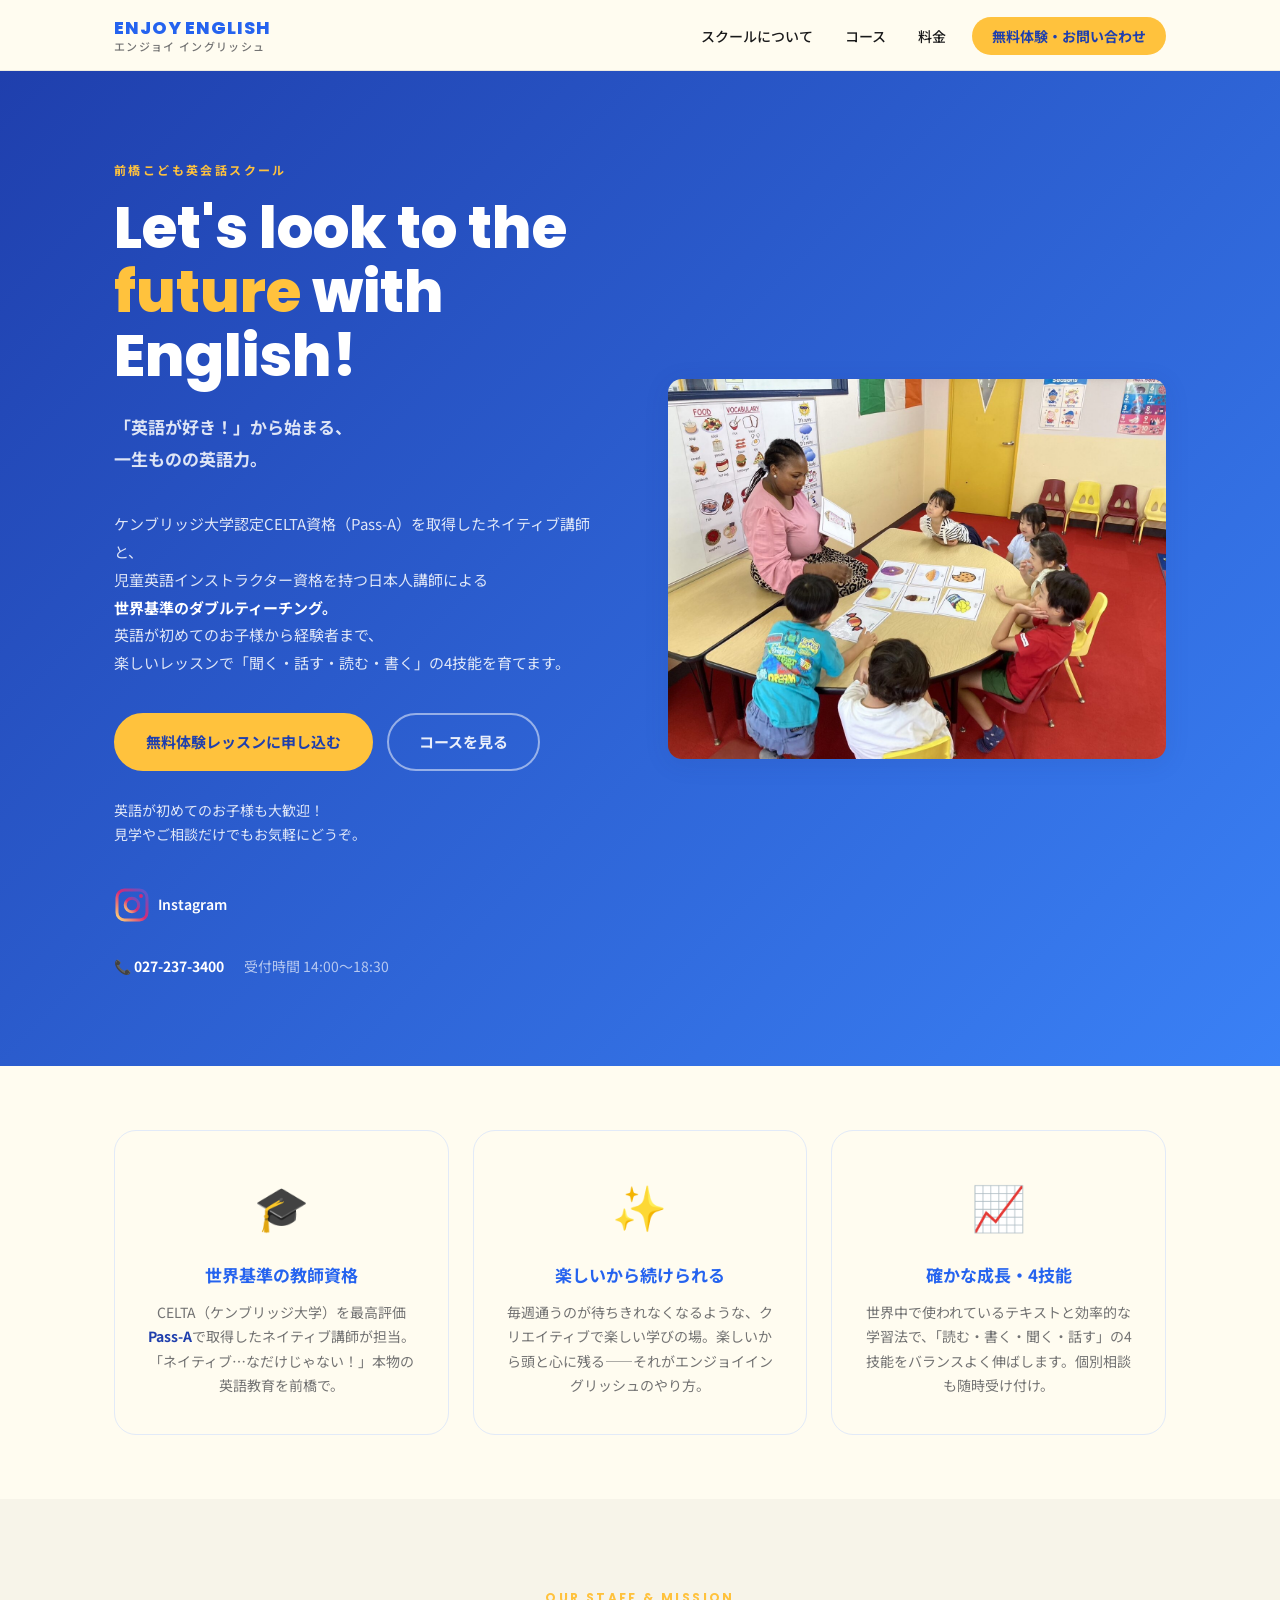
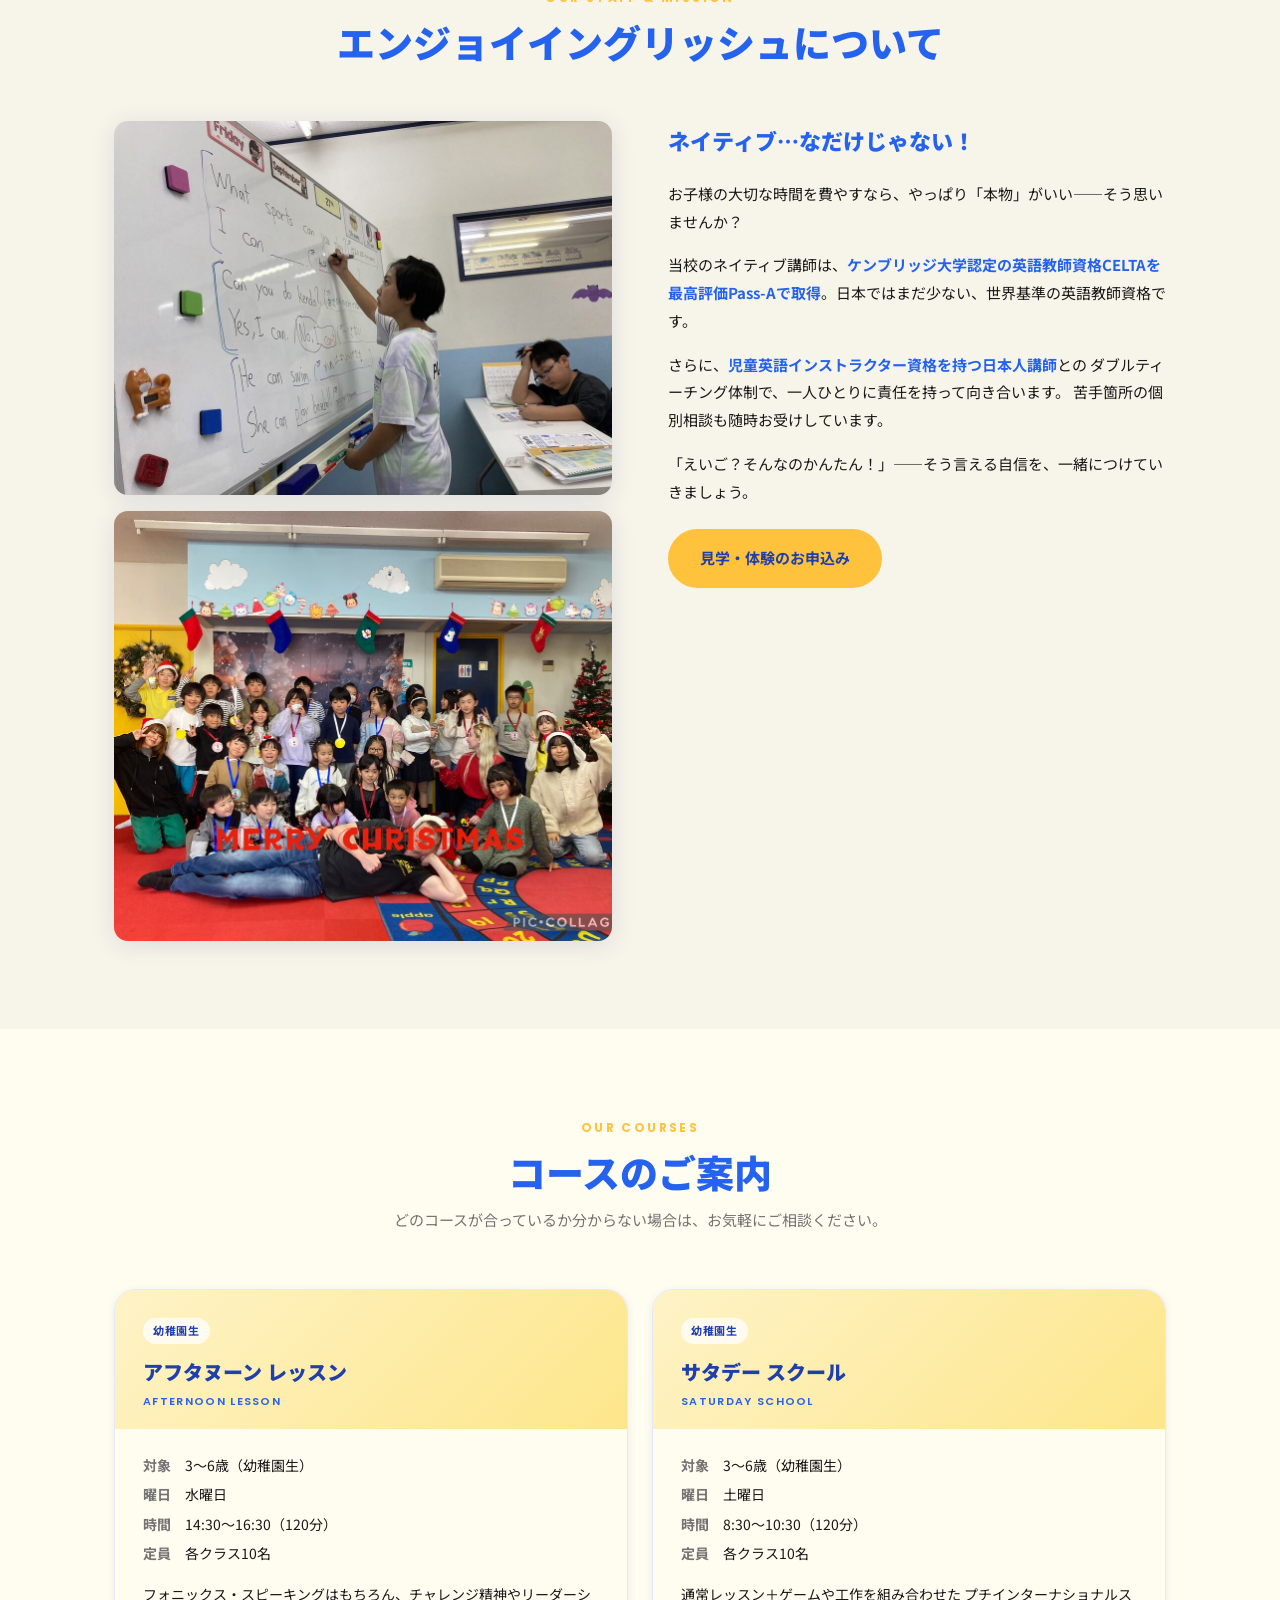
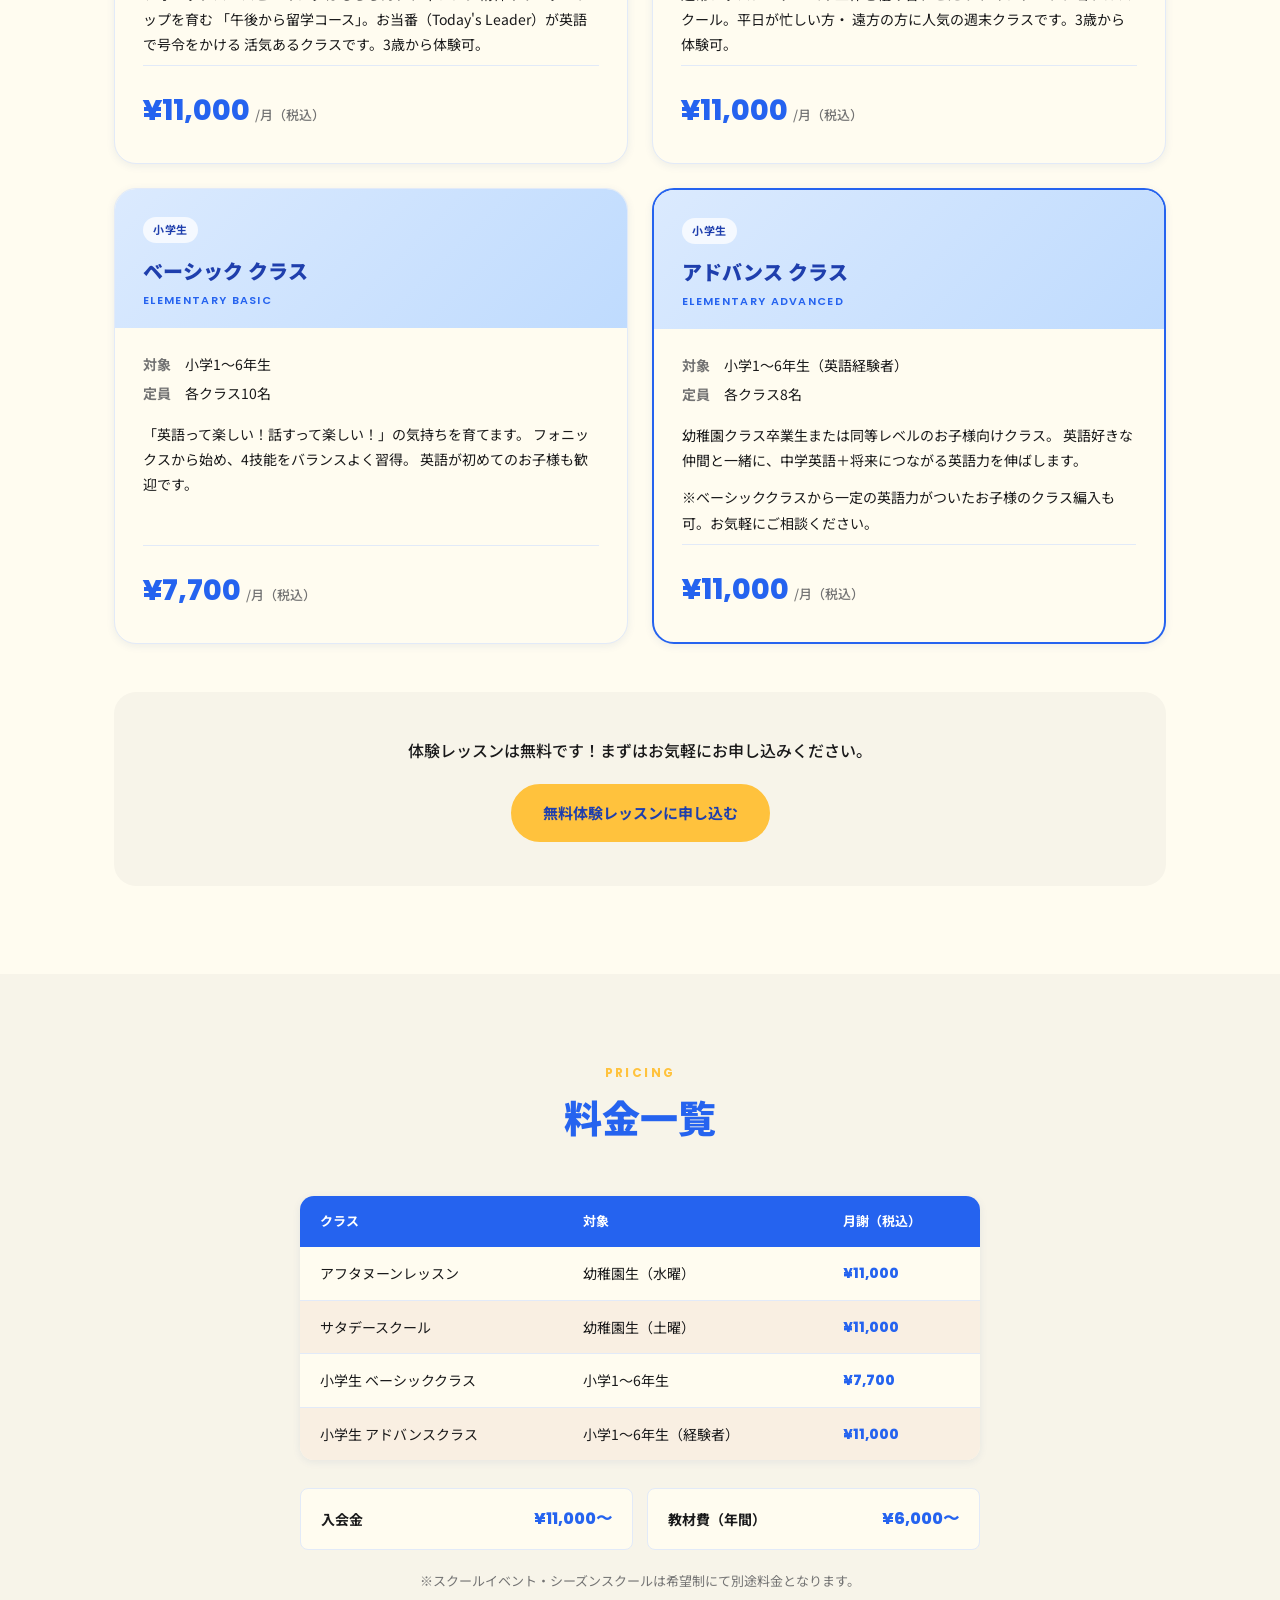
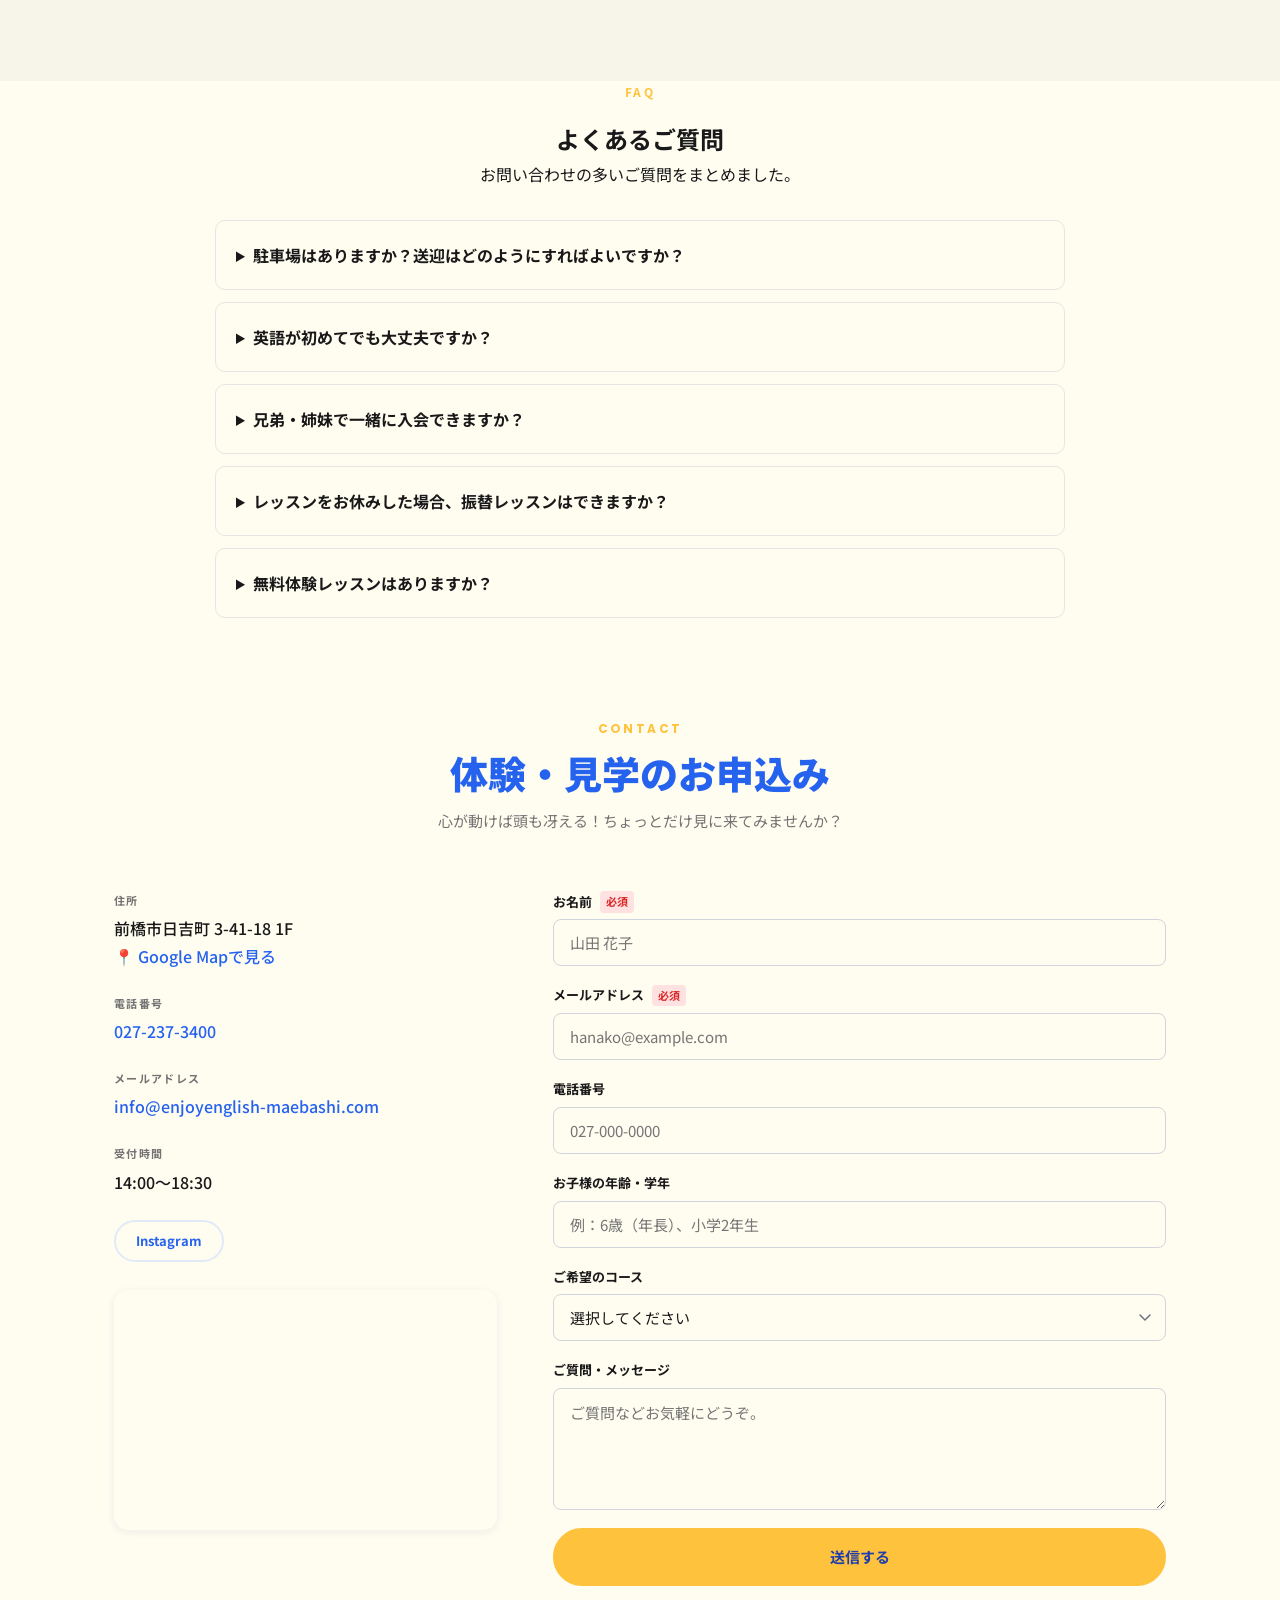
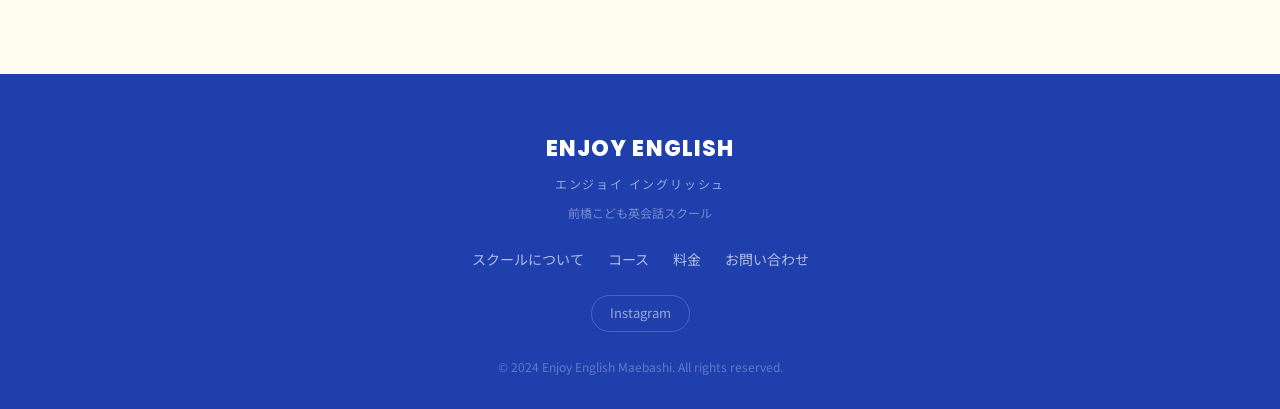
==== index.html @ 0de3f54c "Update index.html FAQ" ====
<!DOCTYPE html>
<html lang="ja">
<head>
  <meta charset="UTF-8">
  <meta name="viewport" content="width=device-width, initial-scale=1.0">
  <title>Enjoy English | エンジョイ イングリッシュ | 前橋こども英会話スクール</title>
  <meta name="description" content="前橋市の子ども英会話スクール ENJOY ENGLISH。英語が初めてのお子様も大歓迎。CELTA（Pass-A）取得のネイティブ講師と日本人講師によるダブルティーチングで、聞く・話す・読む・書く力を楽しく育てます。">
  <link rel="preconnect" href="https://fonts.googleapis.com">
  <link rel="preconnect" href="https://fonts.gstatic.com" crossorigin>
  <link href="https://fonts.googleapis.com/css2?family=Noto+Sans+JP:wght@400;500;700;900&family=Poppins:wght@600;700;800&display=swap" rel="stylesheet">
  <link rel="stylesheet" href="style.css?v=2">
</head>
<body>

  <!-- =============================================
       NAVIGATION
       ============================================= -->
  <header class="nav" id="nav">
    <div class="container nav__inner">

      <!-- Logo — replace image path if you have a logo file -->
      <a href="#" class="logo">
        <div class="logo__text">
          <span class="logo__en">ENJOY ENGLISH</span>
          <span class="logo__jp">エンジョイ イングリッシュ</span>
        </div>
      </a>

      <nav aria-label="メインメニュー">
        <ul class="nav__links" id="nav-links">
          <li><a href="#about">スクールについて</a></li>
          <li><a href="#courses">コース</a></li>
          <li><a href="#pricing">料金</a></li>
          <li><a href="#contact" class="nav__cta">無料体験・お問い合わせ</a></li>
        </ul>
      </nav>

      <button class="hamburger" id="hamburger" aria-label="メニューを開く" aria-expanded="false">
        <span></span><span></span><span></span>
      </button>
    </div>
  </header>

  <main>

    <!-- =============================================
         HERO
         ============================================= -->
    <section class="hero">
      <div class="container hero__inner">

        <div class="hero__content">
       <p class="hero__eyebrow">前橋こども英会話スクール</p>

<h1 class="hero__title">
  Let's look to the<br>
  <em>future</em> with English!
</h1>

<p class="hero__body" style="font-size: 17px; font-weight: 700; margin-top: 12px;">
  「英語が好き！」から始まる、<br>
  一生ものの英語力。
</p>

<p class="hero__body">
  ケンブリッジ大学認定CELTA資格（Pass-A）を取得したネイティブ講師と、<br>
  児童英語インストラクター資格を持つ日本人講師による<br>
  <strong>世界基準のダブルティーチング。</strong><br>
  英語が初めてのお子様から経験者まで、<br>
  楽しいレッスンで「聞く・話す・読む・書く」の4技能を育てます。
</p>

<div class="hero__btns">
  <a href="#contact" class="btn btn-primary">無料体験レッスンに申し込む</a>
  <a href="#courses" class="btn btn-outline">コースを見る</a>
</div>

<p class="hero__body" style="font-size: 14px; line-height: 1.7; margin-top: 12px;">
  英語が初めてのお子様も大歓迎！<br>
  見学やご相談だけでもお気軽にどうぞ。
</p>
          <div class="hero__instagram">
  <a href="https://www.instagram.com/enjoyenglish_maebashi/"
     target="_blank"
     rel="noopener noreferrer"
     aria-label="Instagram"
     style="display:inline-flex; align-items:center; gap:8px; margin-top:16px; text-decoration:none; color:inherit; font-weight:600; font-size:14px;">
    <svg viewBox="0 0 24 24" width="32" height="32" aria-hidden="true">
      <defs>
        <linearGradient id="instagram-gradient" x1="0%" y1="100%" x2="100%" y2="0%">
          <stop offset="0%" stop-color="#feda75"/>
          <stop offset="50%" stop-color="#d62976"/>
          <stop offset="100%" stop-color="#4f5bd5"/>
        </linearGradient>
      </defs>
      <rect x="2" y="2" width="20" height="20" rx="5" fill="none" stroke="url(#instagram-gradient)" stroke-width="2"/>
      <circle cx="12" cy="12" r="4.5" fill="none" stroke="url(#instagram-gradient)" stroke-width="2"/>
      <circle cx="18" cy="6" r="1.3" fill="#d62976"/>
    </svg>
    <span>Instagram</span>
  </a>
</div>
          <div class="hero__contact-line">
            <a href="tel:0272373400">📞 027-237-3400</a>
            <span>受付時間 14:00〜18:30</span>
          </div>
        </div>

        <!-- ✏️ EDIT: Replace this placeholder with an actual classroom photo.
             Use <img src="images/classroom.jpg" alt="教室の様子"> -->
        <div class="hero__visual">
          <img class="photo" src="images/hero-lesson.jpg" alt="レッスンの様子" loading="lazy">
        </div>

      </div>
    </section>

    <!-- =============================================
         HIGHLIGHTS (3 pillars)
         ============================================= -->
    <section class="highlights">
      <div class="container">
        <div class="highlights__grid">

          <div class="highlight-card">
            <div class="highlight-card__icon">🎓</div>
            <h3>世界基準の教師資格</h3>
            <p>CELTA（ケンブリッジ大学）を最高評価<strong>Pass-A</strong>で取得したネイティブ講師が担当。「ネイティブ…なだけじゃない！」本物の英語教育を前橋で。</p>
          </div>

          <div class="highlight-card">
            <div class="highlight-card__icon">✨</div>
            <h3>楽しいから続けられる</h3>
            <p>毎週通うのが待ちきれなくなるような、クリエイティブで楽しい学びの場。楽しいから頭と心に残る——それがエンジョイイングリッシュのやり方。</p>
          </div>

          <div class="highlight-card">
            <div class="highlight-card__icon">📈</div>
            <h3>確かな成長・4技能</h3>
            <p>世界中で使われているテキストと効率的な学習法で、「読む・書く・聞く・話す」の4技能をバランスよく伸ばします。個別相談も随時受け付け。</p>
          </div>

        </div>
      </div>
    </section>

    <!-- =============================================
         ABOUT / MISSION
         ============================================= -->
    <section class="about section-bg" id="about">
      <div class="container">
        <div class="section-header">
          <p class="section-label">OUR STAFF &amp; MISSION</p>
          <h2>エンジョイイングリッシュについて</h2>
        </div>
        <div class="about__grid">

          <!-- ✏️ EDIT: Replace placeholders with actual photos -->
          <div class="about__imgs">
            <img class="photo" src="images/teacher.jpg" alt="ネイティブ講師によるレッスン" loading="lazy">
            <img class="photo" src="images/class-group.jpg" alt="生徒たちの集合写真" loading="lazy">
          </div>

          <div class="about__text">
            <h3>ネイティブ…なだけじゃない！</h3>
            <p>
              お子様の大切な時間を費やすなら、やっぱり「本物」がいい——そう思いませんか？
            </p>
            <p>
              当校のネイティブ講師は、<strong>ケンブリッジ大学認定の英語教師資格CELTAを
              最高評価Pass-Aで取得</strong>。日本ではまだ少ない、世界基準の英語教師資格です。
            </p>
            <p>
              さらに、<strong>児童英語インストラクター資格を持つ日本人講師</strong>との
              ダブルティーチング体制で、一人ひとりに責任を持って向き合います。
              苦手箇所の個別相談も随時お受けしています。
            </p>
            <p>
              「えいご？そんなのかんたん！」——そう言える自信を、一緒につけていきましょう。
            </p>
            <a href="#contact" class="btn btn-primary">見学・体験のお申込み</a>
          </div>

        </div>
      </div>
    </section>

    <!-- =============================================
         COURSES
         ============================================= -->
    <section class="courses" id="courses">
      <div class="container">
        <div class="section-header">
          <p class="section-label">OUR COURSES</p>
          <h2>コースのご案内</h2>
          <p class="section-sub">どのコースが合っているか分からない場合は、お気軽にご相談ください。</p>
        </div>

        <div class="courses__grid">

          <!-- Afternoon Lesson -->
          <article class="course-card">
            <div class="course-card__header course-card__header--amber">
              <span class="badge">幼稚園生</span>
              <h3>アフタヌーン レッスン</h3>
              <p class="course-card__en">AFTERNOON LESSON</p>
            </div>
            <div class="course-card__body">
              <dl class="course-meta">
                <dt>対象</dt><dd>3〜6歳（幼稚園生）</dd>
                <dt>曜日</dt><dd>水曜日</dd>
                <dt>時間</dt><dd>14:30〜16:30（120分）</dd>
                <dt>定員</dt><dd>各クラス10名</dd>
              </dl>
              <p>
                フォニックス・スピーキングはもちろん、チャレンジ精神やリーダーシップを育む
                「午後から留学コース」。お当番（Today's Leader）が英語で号令をかける
                活気あるクラスです。3歳から体験可。
              </p>
              <div class="course-card__price">¥11,000 <span>/月（税込）</span></div>
            </div>
          </article>

          <!-- Saturday School -->
          <article class="course-card">
            <div class="course-card__header course-card__header--amber">
              <span class="badge">幼稚園生</span>
              <h3>サタデー スクール</h3>
              <p class="course-card__en">SATURDAY SCHOOL</p>
            </div>
            <div class="course-card__body">
              <dl class="course-meta">
                <dt>対象</dt><dd>3〜6歳（幼稚園生）</dd>
                <dt>曜日</dt><dd>土曜日</dd>
                <dt>時間</dt><dd>8:30〜10:30（120分）</dd>
                <dt>定員</dt><dd>各クラス10名</dd>
              </dl>
              <p>
                通常レッスン＋ゲームや工作を組み合わせた
                プチインターナショナルスクール。平日が忙しい方・
                遠方の方に人気の週末クラスです。3歳から体験可。
              </p>
              <div class="course-card__price">¥11,000 <span>/月（税込）</span></div>
            </div>
          </article>

          <!-- Basic Class -->
          <article class="course-card">
            <div class="course-card__header course-card__header--blue">
              <span class="badge badge--blue">小学生</span>
              <h3>ベーシック クラス</h3>
              <p class="course-card__en">ELEMENTARY BASIC</p>
            </div>
            <div class="course-card__body">
              <dl class="course-meta">
                <dt>対象</dt><dd>小学1〜6年生</dd>
                
               
                <dt>定員</dt><dd>各クラス10名</dd>
              </dl>
              <p>
                「英語って楽しい！話すって楽しい！」の気持ちを育てます。
                フォニックスから始め、4技能をバランスよく習得。
                英語が初めてのお子様も歓迎です。
              </p>
              <div class="course-card__price">¥7,700 <span>/月（税込）</span></div>
            </div>
          </article>

          <!-- Advanced Class -->
          <article class="course-card course-card--featured">
            <div class="course-card__header course-card__header--blue">
              <span class="badge badge--blue">小学生</span>
              <h3>アドバンス クラス</h3>
              <p class="course-card__en">ELEMENTARY ADVANCED</p>
            </div>
            <div class="course-card__body">
              <dl class="course-meta">
                <dt>対象</dt><dd>小学1〜6年生（英語経験者）</dd>
                
               
                <dt>定員</dt><dd>各クラス8名</dd>
              </dl>
              <p>
                幼稚園クラス卒業生または同等レベルのお子様向けクラス。
                英語好きな仲間と一緒に、中学英語＋将来につながる英語力を伸ばします。
              </p>
              <p class="course-card__note">
                ※ベーシッククラスから一定の英語力がついたお子様のクラス編入も可。お気軽にご相談ください。
              </p>
              <div class="course-card__price">¥11,000 <span>/月（税込）</span></div>
            </div>
          </article>

        </div>

        <div class="courses__cta">
          <p>体験レッスンは無料です！まずはお気軽にお申し込みください。</p>
          <a href="#contact" class="btn btn-primary">無料体験レッスンに申し込む</a>
        </div>
      </div>
    </section>

    <!-- =============================================
         PRICING
         ============================================= -->
    <section class="pricing section-bg" id="pricing">
      <div class="container">
        <div class="section-header">
          <p class="section-label">PRICING</p>
          <h2>料金一覧</h2>
        </div>
        <div class="pricing__content">
          <table class="pricing__table">
            <thead>
              <tr>
                <th>クラス</th>
                <th>対象</th>
                <th>月謝（税込）</th>
              </tr>
            </thead>
            <tbody>
              <tr>
                <td>アフタヌーンレッスン</td>
                <td>幼稚園生（水曜）</td>
                <td class="price-col">¥11,000</td>
              </tr>
              <tr>
                <td>サタデースクール</td>
                <td>幼稚園生（土曜）</td>
                <td class="price-col">¥11,000</td>
              </tr>
              <tr>
                <td>小学生 ベーシッククラス</td>
                <td>小学1〜6年生</td>
                <td class="price-col">¥7,700</td>
              </tr>
              <tr>
                <td>小学生 アドバンスクラス</td>
                <td>小学1〜6年生（経験者）</td>
                <td class="price-col">¥11,000</td>
              </tr>
            </tbody>
          </table>

          <div class="pricing__extras">
            <div class="pricing__extra">
              <strong>入会金</strong>
              <span>¥11,000〜</span>
            </div>
            <div class="pricing__extra">
              <strong>教材費（年間）</strong>
              <span>¥6,000〜</span>
            </div>
          </div>
          <p class="pricing__note">※スクールイベント・シーズンスクールは希望制にて別途料金となります。</p>
        </div>
      </div>
    </section>
<!-- =============================================
     FAQ
     ============================================= -->
<section class="faq" id="faq">
  <div class="container">

    <div style="text-align: center; margin-bottom: 32px;">
      <p class="hero__eyebrow">FAQ</p>
      <h2>よくあるご質問</h2>
      <p>お問い合わせの多いご質問をまとめました。</p>
    </div>

    <div style="max-width: 850px; margin: 0 auto;">

      <details style="padding: 20px; margin-bottom: 12px; border: 1px solid #e5e5e5; border-radius: 10px;">
        <summary style="font-weight: 700; cursor: pointer;">
          駐車場はありますか？送迎はどのようにすればよいですか？
        </summary>
        <p style="line-height: 1.8; margin-top: 14px;">
          専用駐車場はございません。当スクールでは、お子様の送り迎えをしていただく形でお願いしております。
        </p>
      </details>

      <details style="padding: 20px; margin-bottom: 12px; border: 1px solid #e5e5e5; border-radius: 10px;">
        <summary style="font-weight: 700; cursor: pointer;">
          英語が初めてでも大丈夫ですか？
        </summary>
        <p style="line-height: 1.8; margin-top: 14px;">
          もちろん大丈夫です！英語が初めてのお子様も大歓迎です。一人ひとりのペースに合わせて、楽しみながら英語を学んでいきます。
        </p>
      </details>

      <details style="padding: 20px; margin-bottom: 12px; border: 1px solid #e5e5e5; border-radius: 10px;">
        <summary style="font-weight: 700; cursor: pointer;">
          兄弟・姉妹で一緒に入会できますか？
        </summary>
        <p style="line-height: 1.8; margin-top: 14px;">
          はい、ご兄弟・ご姉妹での入会も歓迎しております。年齢が近い場合は一緒のクラスで学ぶこともできますが、年齢差が大きい場合は、それぞれの年齢に合ったクラスをご案内することがあります。同年代のお友達と一緒に学ぶことで、英語力だけでなく、子ども同士の成長も大切にしています。
        </p>
      </details>

      <details style="padding: 20px; margin-bottom: 12px; border: 1px solid #e5e5e5; border-radius: 10px;">
        <summary style="font-weight: 700; cursor: pointer;">
          レッスンをお休みした場合、振替レッスンはできますか？
        </summary>
        <p style="line-height: 1.8; margin-top: 14px;">
          はい、月に1回まで振替レッスンをご利用いただけます。
        </p>
      </details>

      <details style="padding: 20px; margin-bottom: 12px; border: 1px solid #e5e5e5; border-radius: 10px;">
        <summary style="font-weight: 700; cursor: pointer;">
          無料体験レッスンはありますか？
        </summary>
        <p style="line-height: 1.8; margin-top: 14px;">
          はい、無料体験レッスンを随時受け付けております。所要時間は通常約30分です。実際のレッスンの雰囲気を体験していただけますので、ぜひお気軽にご参加ください。
        </p>
      </details>

    </div>
  </div>
</section>
    <!-- =============================================
         CONTACT
         ============================================= -->
    <section class="contact" id="contact">
      <div class="container">
        <div class="section-header">
          <p class="section-label">CONTACT</p>
          <h2>体験・見学のお申込み</h2>
          <p class="section-sub">心が動けば頭も冴える！ちょっとだけ見に来てみませんか？</p>
        </div>

        <div class="contact__grid">

          <div class="contact__info">
            <div class="info-item">
              <h4>住所</h4>
              <p>前橋市日吉町 3-41-18 1F<br><a href="https://www.google.com/maps/search/?api=1&query=%E7%BE%A4%E9%A6%AC%E7%9C%8C%E5%89%8D%E6%A9%8B%E5%B8%82%E6%97%A5%E5%90%89%E7%94%BA3-41-18" target="_blank" rel="noopener">📍 Google Mapで見る</a></p>
            </div>
            <div class="info-item">
              <h4>電話番号</h4>
              <p><a href="tel:0272373400">027-237-3400</a></p>
            </div>
            <div class="info-item">
              <h4>メールアドレス</h4>
              <p><a href="mailto:info@enjoyenglish-maebashi.com">info@enjoyenglish-maebashi.com</a></p>
            </div>
            <div class="info-item">
              <h4>受付時間</h4>
              <p>14:00〜18:30</p>
            </div>
            <div class="contact__social">
              <a href="https://www.instagram.com/enjoyenglish_maebashi/" target="_blank" rel="noopener" class="social-btn">
                Instagram
              </a>
            </div>
            <iframe class="map" src="https://www.google.com/maps?q=%E7%BE%A4%E9%A6%AC%E7%9C%8C%E5%89%8D%E6%A9%8B%E5%B8%82%E6%97%A5%E5%90%89%E7%94%BA3-41-18&output=embed" title="地図：Enjoy English Maebashi" loading="lazy" referrerpolicy="no-referrer-when-downgrade" allowfullscreen></iframe>
          </div>

          <!-- Submits to Formspree via AJAX (see script.js); shows a thank-you message on success. -->
          <form class="contact__form" id="contact-form" action="https://formspree.io/f/mvzelepy" method="POST" novalidate>
            <div class="form-group">
              <label for="name">お名前 <span class="required">必須</span></label>
              <input type="text" id="name" name="name" placeholder="山田 花子" required>
            </div>
            <div class="form-group">
              <label for="email">メールアドレス <span class="required">必須</span></label>
              <input type="email" id="email" name="email" placeholder="hanako@example.com" required>
            </div>
            <div class="form-group">
              <label for="phone">電話番号</label>
              <input type="tel" id="phone" name="phone" placeholder="027-000-0000">
            </div>
            <div class="form-group">
              <label for="child-age">お子様の年齢・学年</label>
              <input type="text" id="child-age" name="child-age" placeholder="例：6歳（年長）、小学2年生">
            </div>
            <div class="form-group">
              <label for="course">ご希望のコース</label>
              <select id="course" name="course">
                <option value="">選択してください</option>
                <option>アフタヌーンレッスン（幼稚園・水曜）</option>
                <option>サタデースクール（幼稚園・土曜）</option>
                <option>小学生 ベーシッククラス</option>
                <option>小学生 アドバンスクラス</option>
                <option>まだ決まっていない・相談したい</option>
              </select>
            </div>
            <div class="form-group">
              <label for="message">ご質問・メッセージ</label>
              <textarea id="message" name="message" rows="4" placeholder="ご質問などお気軽にどうぞ。"></textarea>
            </div>
            <button type="submit" class="btn btn-primary btn--block">送信する</button>
          </form>

        </div>
      </div>
    </section>

  </main>

  <!-- =============================================
       FOOTER
       ============================================= -->
  <footer class="footer">
    <div class="container footer__inner">
      <div class="footer__logo">
        <span class="footer__logo-en">ENJOY ENGLISH</span>
        <span class="footer__logo-jp">エンジョイ イングリッシュ</span>
        <span class="footer__logo-sub">前橋こども英会話スクール</span>
      </div>
      <nav class="footer__nav" aria-label="フッターメニュー">
        <a href="#about">スクールについて</a>
        <a href="#courses">コース</a>
        <a href="#pricing">料金</a>
        <a href="#contact">お問い合わせ</a>
      </nav>
      <div class="footer__social">
        <a href="https://www.instagram.com/enjoyenglish_maebashi/" target="_blank" rel="noopener">Instagram</a>
      </div>
      <p class="footer__copy">© 2024 Enjoy English Maebashi. All rights reserved.</p>
    </div>
  </footer>

  <script src="script.js"></script>
</body>
</html>
---- style.css ----
/* ================================================
   ENJOY ENGLISH MAEBASHI — Stylesheet

   TO CHANGE COLORS: Edit the hex values in :root
   TO CHANGE FONTS:  Edit --font-* variables
   ================================================ */

:root {
  /* --- Brand Colors (edit these to match your logo) --- */
  --blue-deep:    #1f3fad;   /* Darkest blue — dark sections, footer */
  --blue:         #2563ef;   /* Main blue — headings, nav logo */
  --blue-mid:     #3a81f6;   /* Mid blue — hero gradient end, focus rings */
  --amber:        #ffc23d;   /* Yellow/gold — buttons, accents (primary) */
  --amber-dark:   #e0a000;   /* Darker amber — button hover */

  /* --- Backgrounds --- */
  --bg-white:     #fffcf0;   /* Cream — base background, cards */
  --bg-light:     #f7f4e9;   /* Warm off-white — alternate sections (muted) */
  --bg-section:   #f9efe2;   /* Subtle cream — table stripes (secondary) */

  /* --- Text --- */
  --text-dark:    #19191a;
  --text-muted:   #737373;
  --text-white:   #ffffff;

  /* --- UI --- */
  --radius-sm:    8px;
  --radius:       14px;
  --radius-lg:    22px;
  --radius-pill:  100px;
  --shadow-sm:    0 2px 8px  rgba(30, 58, 138, .08);
  --shadow:       0 4px 24px rgba(30, 58, 138, .12);
  --shadow-lg:    0 12px 48px rgba(30, 58, 138, .18);
  --transition:   .2s ease;

  /* --- Layout --- */
  --section-py:   88px;
  --container:    1100px;
}

/* ================================================
   RESET & BASE
   ================================================ */
*, *::before, *::after {
  box-sizing: border-box;
  margin: 0;
  padding: 0;
}

html { scroll-behavior: smooth; }

body {
  font-family: 'Noto Sans JP', sans-serif;
  color: var(--text-dark);
  background: var(--bg-white);
  line-height: 1.75;
  -webkit-font-smoothing: antialiased;
}

img { max-width: 100%; height: auto; display: block; }
a   { color: inherit; text-decoration: none; }
button { font: inherit; cursor: pointer; border: none; background: none; }

/* ================================================
   UTILITIES
   ================================================ */
.container {
  max-width: var(--container);
  margin: 0 auto;
  padding: 0 24px;
}

.section-bg { background: var(--bg-light); }

.section-header {
  text-align: center;
  max-width: 640px;
  margin: 0 auto 56px;
}

.section-header h2 {
  font-size: clamp(26px, 4vw, 38px);
  font-weight: 900;
  color: var(--blue);
  line-height: 1.25;
  margin-bottom: 12px;
}

.section-sub {
  color: var(--text-muted);
  font-size: 15px;
}

.section-label {
  display: block;
  font-family: 'Poppins', sans-serif;
  font-size: 12px;
  font-weight: 700;
  letter-spacing: .2em;
  text-transform: uppercase;
  color: var(--amber);
  margin-bottom: 10px;
}

/* Buttons */
.btn {
  display: inline-flex;
  align-items: center;
  justify-content: center;
  padding: 14px 30px;
  border-radius: var(--radius-pill);
  font-weight: 700;
  font-size: 15px;
  transition: all var(--transition);
  border: 2.5px solid transparent;
  white-space: nowrap;
  cursor: pointer;
}

.btn-primary {
  background: var(--amber);
  color: var(--blue-deep);
  border-color: var(--amber);
}
.btn-primary:hover {
  background: var(--amber-dark);
  border-color: var(--amber-dark);
  transform: translateY(-2px);
  box-shadow: 0 8px 20px rgba(245, 158, 11, .35);
}

.btn-outline {
  background: transparent;
  color: rgba(255, 255, 255, .9);
  border-color: rgba(255, 255, 255, .5);
}
.btn-outline:hover {
  border-color: #fff;
  background: rgba(255, 255, 255, .1);
}

.btn--block { width: 100%; }

/* Image placeholders (remove when adding real photos) */
.img-placeholder {
  background: var(--bg-section);
  border: 2px dashed #cbd5e1;
  border-radius: var(--radius);
  display: flex;
  flex-direction: column;
  align-items: center;
  justify-content: center;
  padding: 32px;
  color: var(--text-muted);
  font-size: 14px;
  min-height: 280px;
  text-align: center;
  gap: 6px;
}
.img-placeholder--sm { min-height: 160px; }
.img-placeholder p { font-weight: 700; font-size: 16px; }

/* Real photos (replace placeholders) */
.photo {
  width: 100%;
  height: auto;
  display: block;
  border-radius: var(--radius);
  box-shadow: var(--shadow);
}
.hero__visual .photo {
  aspect-ratio: 4 / 3;
  object-fit: cover;
  min-height: 380px;
}

/* Embedded map */
.map {
  width: 100%;
  min-height: 240px;
  border: 0;
  border-radius: var(--radius);
  box-shadow: var(--shadow-sm);
  margin-top: 4px;
}

/* ================================================
   NAVIGATION
   ================================================ */
.nav {
  position: sticky;
  top: 0;
  z-index: 100;
  background: var(--bg-white);
  border-bottom: 1px solid rgba(0, 0, 0, .07);
  transition: box-shadow var(--transition);
}
.nav.scrolled { box-shadow: var(--shadow-sm); }

.nav__inner {
  display: flex;
  align-items: center;
  justify-content: space-between;
  height: 70px;
}

/* Logo */
.logo { display: flex; align-items: center; }
.logo__text { display: flex; flex-direction: column; }

.logo__en {
  font-family: 'Poppins', sans-serif;
  font-size: 18px;
  font-weight: 800;
  color: var(--blue);
  letter-spacing: .05em;
  line-height: 1;
}
.logo__jp {
  font-size: 11px;
  font-weight: 500;
  color: var(--text-muted);
  letter-spacing: .12em;
  line-height: 1;
  margin-top: 4px;
}

/* Nav links */
.nav__links {
  display: flex;
  align-items: center;
  gap: 4px;
  list-style: none;
}
.nav__links a {
  font-size: 14px;
  font-weight: 500;
  padding: 8px 14px;
  border-radius: var(--radius-sm);
  transition: color var(--transition), background var(--transition);
}
.nav__links a:hover {
  color: var(--blue);
  background: var(--bg-light);
}

.nav__links .nav__cta {
  background: var(--amber);
  color: var(--blue-deep) !important;
  font-weight: 700;
  border-radius: var(--radius-pill);
  padding: 9px 20px;
  margin-left: 8px;
}
.nav__links .nav__cta:hover {
  background: var(--amber-dark);
}

/* Hamburger */
.hamburger {
  display: none;
  flex-direction: column;
  gap: 5px;
  padding: 6px;
}
.hamburger span {
  display: block;
  width: 24px;
  height: 2px;
  background: var(--blue);
  border-radius: 2px;
  transition: all .3s ease;
}
.hamburger.open span:nth-child(1) { transform: translateY(7px) rotate(45deg); }
.hamburger.open span:nth-child(2) { opacity: 0; transform: scaleX(0); }
.hamburger.open span:nth-child(3) { transform: translateY(-7px) rotate(-45deg); }

/* ================================================
   HERO
   ================================================ */
.hero {
  background: linear-gradient(135deg, var(--blue-deep) 0%, var(--blue-mid) 100%);
  color: var(--text-white);
  padding: var(--section-py) 0;
}

.hero__inner {
  display: grid;
  grid-template-columns: 1fr 1fr;
  gap: 56px;
  align-items: center;
}

.hero__eyebrow {
  font-size: 12px;
  font-weight: 700;
  letter-spacing: .2em;
  text-transform: uppercase;
  color: var(--amber);
  margin-bottom: 16px;
}

.hero__title {
  font-family: 'Poppins', sans-serif;
  font-size: clamp(36px, 5vw, 58px);
  font-weight: 800;
  line-height: 1.1;
  margin-bottom: 24px;
}
.hero__title em {
  font-style: normal;
  color: var(--amber);
}

.hero__body {
  font-size: 15px;
  line-height: 1.85;
  color: rgba(255, 255, 255, .85);
  margin-bottom: 36px;
}
.hero__body strong { color: #fff; }

.hero__btns {
  display: flex;
  flex-wrap: wrap;
  gap: 14px;
  margin-bottom: 28px;
}
.hero__instagram {
  display: block;
  margin-top: -12px;
  margin-bottom: 24px;
}

.hero__instagram a {
  display: inline-flex;
  align-items: center;
  gap: 8px;
  color: #fff;
  text-decoration: none;
  font-size: 14px;
  font-weight: 600;
}

.hero__instagram svg {
  width: 36px;
  height: 36px;
  display: block;
}
.hero__contact-line {
  display: flex;
  flex-wrap: wrap;
  align-items: center;
  gap: 20px;
  font-size: 14px;
  color: rgba(255, 255, 255, .65);
}
.hero__contact-line a {
  color: #fff;
  font-weight: 700;
}

.hero__visual .img-placeholder { min-height: 380px; }

/* ================================================
   HIGHLIGHTS
   ================================================ */
.highlights { padding: 64px 0; }

.highlights__grid {
  display: grid;
  grid-template-columns: repeat(3, 1fr);
  gap: 24px;
}

.highlight-card {
  background: var(--bg-white);
  border: 1px solid #e2eaf8;
  border-radius: var(--radius-lg);
  padding: 36px 28px;
  text-align: center;
  transition: box-shadow var(--transition), transform var(--transition);
}
.highlight-card:hover {
  box-shadow: var(--shadow);
  transform: translateY(-4px);
}

.highlight-card__icon {
  font-size: 44px;
  margin-bottom: 16px;
}
.highlight-card h3 {
  font-size: 17px;
  font-weight: 700;
  color: var(--blue);
  margin-bottom: 10px;
}
.highlight-card p {
  font-size: 14px;
  color: var(--text-muted);
  line-height: 1.75;
}
.highlight-card p strong { color: var(--blue-deep); }

/* ================================================
   ABOUT
   ================================================ */
.about { padding: var(--section-py) 0; }

.about__grid {
  display: grid;
  grid-template-columns: 1fr 1fr;
  gap: 56px;
  align-items: start;
}

.about__imgs { display: flex; flex-direction: column; gap: 16px; }

.about__text h3 {
  font-size: 22px;
  font-weight: 900;
  color: var(--blue);
  margin-bottom: 20px;
}
.about__text p {
  font-size: 15px;
  line-height: 1.85;
  margin-bottom: 16px;
}
.about__text p strong { color: var(--blue); }
.about__text .btn { margin-top: 8px; }

/* ================================================
   COURSES
   ================================================ */
.courses { padding: var(--section-py) 0; }

.courses__grid {
  display: grid;
  grid-template-columns: repeat(2, 1fr);
  gap: 24px;
  margin-bottom: 48px;
}

.course-card {
  background: var(--bg-white);
  border: 1.5px solid #e2eaf8;
  border-radius: var(--radius-lg);
  overflow: hidden;
  box-shadow: var(--shadow-sm);
  transition: box-shadow var(--transition), transform var(--transition);
  display: flex;
  flex-direction: column;
}
.course-card:hover {
  box-shadow: var(--shadow);
  transform: translateY(-4px);
}
.course-card--featured {
  border-color: var(--blue);
  border-width: 2px;
}

/* Card headers */
.course-card__header {
  padding: 24px 28px 18px;
}
.course-card__header--amber {
  background: linear-gradient(135deg, #fef3c7, #fde68a);
}
.course-card__header--blue {
  background: linear-gradient(135deg, #dbeafe, #bfdbfe);
}

.badge {
  display: inline-block;
  font-size: 11px;
  font-weight: 700;
  letter-spacing: .06em;
  padding: 3px 10px;
  border-radius: var(--radius-pill);
  background: rgba(255, 255, 255, .75);
  color: var(--blue-deep);
  margin-bottom: 10px;
}

.course-card__header h3 {
  font-size: 20px;
  font-weight: 900;
  color: var(--blue-deep);
  margin-bottom: 3px;
}
.course-card__en {
  font-family: 'Poppins', sans-serif;
  font-size: 11px;
  font-weight: 600;
  letter-spacing: .12em;
  color: var(--blue);
  text-transform: uppercase;
}

/* Card body */
.course-card__body {
  padding: 24px 28px 28px;
  flex: 1;
  display: flex;
  flex-direction: column;
}

.course-meta {
  display: grid;
  grid-template-columns: auto 1fr;
  gap: 5px 14px;
  margin-bottom: 16px;
  font-size: 14px;
}
.course-meta dt {
  font-weight: 700;
  color: var(--text-muted);
  white-space: nowrap;
}
.course-meta dd { color: var(--text-dark); }

.course-card__body > p {
  font-size: 14px;
  line-height: 1.8;
  color: var(--text-dark);
  margin-bottom: 8px;
}
.course-card__note {
  font-size: 12px;
  color: var(--text-muted);
  margin-top: 4px !important;
}

.course-card__price {
  font-family: 'Poppins', sans-serif;
  font-size: 28px;
  font-weight: 800;
  color: var(--blue);
  margin-top: auto;
  padding-top: 20px;
  border-top: 1px solid #e2eaf8;
}
.course-card__price span {
  font-family: 'Noto Sans JP', sans-serif;
  font-size: 13px;
  font-weight: 500;
  color: var(--text-muted);
}

/* CTA bar below courses */
.courses__cta {
  text-align: center;
  background: var(--bg-light);
  border-radius: var(--radius-lg);
  padding: 44px 24px;
}
.courses__cta p {
  font-size: 16px;
  font-weight: 500;
  margin-bottom: 20px;
}

/* ================================================
   PRICING
   ================================================ */
.pricing { padding: var(--section-py) 0; }

.pricing__content {
  max-width: 680px;
  margin: 0 auto;
}

.pricing__table {
  width: 100%;
  border-collapse: collapse;
  margin-bottom: 28px;
  background: var(--bg-white);
  border-radius: var(--radius);
  overflow: hidden;
  box-shadow: var(--shadow-sm);
}
.pricing__table th {
  background: var(--blue);
  color: #fff;
  font-size: 13px;
  font-weight: 700;
  padding: 14px 20px;
  text-align: left;
}
.pricing__table td {
  padding: 14px 20px;
  font-size: 14px;
  border-bottom: 1px solid #e2eaf8;
}
.pricing__table tbody tr:last-child td { border-bottom: none; }
.pricing__table tbody tr:nth-child(even) td { background: var(--bg-section); }

.price-col {
  font-family: 'Poppins', sans-serif;
  font-weight: 800;
  font-size: 17px;
  color: var(--blue);
  white-space: nowrap;
}

.pricing__extras {
  display: grid;
  grid-template-columns: 1fr 1fr;
  gap: 14px;
  margin-bottom: 20px;
}
.pricing__extra {
  background: var(--bg-white);
  border: 1.5px solid #e2eaf8;
  border-radius: var(--radius-sm);
  padding: 16px 20px;
  display: flex;
  justify-content: space-between;
  align-items: center;
  font-size: 14px;
}
.pricing__extra strong { color: var(--text-dark); }
.pricing__extra span {
  font-family: 'Poppins', sans-serif;
  font-size: 16px;
  font-weight: 800;
  color: var(--blue);
}

.pricing__note {
  font-size: 13px;
  color: var(--text-muted);
  text-align: center;
}

/* ================================================
   CONTACT
   ================================================ */
.contact { padding: var(--section-py) 0; }

.contact__grid {
  display: grid;
  grid-template-columns: 1fr 1.6fr;
  gap: 56px;
  align-items: start;
}

.contact__info {
  display: flex;
  flex-direction: column;
  gap: 24px;
}

.info-item h4 {
  font-size: 11px;
  font-weight: 700;
  letter-spacing: .12em;
  text-transform: uppercase;
  color: var(--text-muted);
  margin-bottom: 4px;
}
.info-item p { font-size: 16px; font-weight: 500; }
.info-item a { color: var(--blue); }
.info-item a:hover { text-decoration: underline; }

.contact__social { display: flex; gap: 10px; }

.social-btn {
  display: inline-block;
  padding: 8px 20px;
  border: 2px solid #e2eaf8;
  border-radius: var(--radius-pill);
  font-size: 13px;
  font-weight: 700;
  color: var(--blue);
  transition: all var(--transition);
}
.social-btn:hover {
  border-color: var(--blue);
  background: var(--bg-light);
}

/* Contact form */
.contact__form {
  display: flex;
  flex-direction: column;
  gap: 18px;
}

.form-group { display: flex; flex-direction: column; gap: 6px; }

.form-group label {
  font-size: 13px;
  font-weight: 700;
  color: var(--text-dark);
  display: flex;
  align-items: center;
  gap: 8px;
}

.required {
  font-size: 11px;
  background: #fee2e2;
  color: #dc2626;
  padding: 1px 6px;
  border-radius: 4px;
  font-weight: 700;
}

.form-group input,
.form-group select,
.form-group textarea {
  font-family: 'Noto Sans JP', sans-serif;
  font-size: 15px;
  padding: 12px 16px;
  border: 1.5px solid #d1d5db;
  border-radius: var(--radius-sm);
  background: var(--bg-white);
  color: var(--text-dark);
  transition: border-color var(--transition), box-shadow var(--transition);
  width: 100%;
  appearance: none;
}

.form-group select {
  background-image: url("data:image/svg+xml,%3Csvg xmlns='http://www.w3.org/2000/svg' width='12' height='8' viewBox='0 0 12 8'%3E%3Cpath d='M1 1l5 5 5-5' stroke='%236b7280' stroke-width='1.5' fill='none' stroke-linecap='round'/%3E%3C/svg%3E");
  background-repeat: no-repeat;
  background-position: right 14px center;
  padding-right: 40px;
}

.form-group input:focus,
.form-group select:focus,
.form-group textarea:focus {
  outline: none;
  border-color: var(--blue-mid);
  box-shadow: 0 0 0 3px rgba(37, 99, 235, .12);
}

.form-group textarea {
  resize: vertical;
  line-height: 1.6;
}

/* Form success state */
.form-success {
  background: var(--bg-light);
  border-radius: var(--radius-lg);
  padding: 48px 36px;
  text-align: center;
}
.form-success h3 {
  font-size: 22px;
  color: var(--blue);
  margin: 16px 0 8px;
}
.form-success p { color: var(--text-muted); font-size: 15px; }

/* ================================================
   FOOTER
   ================================================ */
.footer {
  background: var(--blue-deep);
  color: var(--text-white);
  padding: 56px 0 32px;
}

.footer__inner {
  display: flex;
  flex-direction: column;
  align-items: center;
  gap: 24px;
  text-align: center;
}

.footer__logo {
  display: flex;
  flex-direction: column;
  align-items: center;
  gap: 4px;
}
.footer__logo-en {
  font-family: 'Poppins', sans-serif;
  font-size: 22px;
  font-weight: 800;
  letter-spacing: .05em;
}
.footer__logo-jp {
  font-size: 12px;
  color: rgba(255, 255, 255, .55);
  letter-spacing: .15em;
}
.footer__logo-sub {
  font-size: 12px;
  color: rgba(255, 255, 255, .4);
  margin-top: 4px;
}

.footer__nav {
  display: flex;
  flex-wrap: wrap;
  justify-content: center;
  gap: 8px 24px;
}
.footer__nav a {
  font-size: 14px;
  color: rgba(255, 255, 255, .65);
  transition: color var(--transition);
}
.footer__nav a:hover { color: #fff; }

.footer__social { display: flex; gap: 12px; }
.footer__social a {
  font-size: 13px;
  color: rgba(255, 255, 255, .55);
  border: 1px solid rgba(255, 255, 255, .2);
  padding: 6px 18px;
  border-radius: var(--radius-pill);
  transition: all var(--transition);
}
.footer__social a:hover {
  color: #fff;
  border-color: rgba(255, 255, 255, .55);
}

.footer__copy {
  font-size: 12px;
  color: rgba(255, 255, 255, .3);
}

/* ================================================
   RESPONSIVE — Tablet (≤900px)
   ================================================ */
@media (max-width: 900px) {

  :root { --section-py: 64px; }

  /* Nav collapse */
  .hamburger { display: flex; }

  .nav__links {
    display: none;
    position: absolute;
    top: 70px;
    left: 0;
    right: 0;
    flex-direction: column;
    background: var(--bg-white);
    border-top: 1px solid #e2eaf8;
    box-shadow: var(--shadow);
    padding: 12px 20px 20px;
    gap: 2px;
    z-index: 99;
  }
  .nav__links.open { display: flex; }
  .nav__links li { width: 100%; }
  .nav__links a {
    display: block;
    padding: 12px 16px;
    border-radius: var(--radius-sm);
    font-size: 15px;
  }
  .nav__links .nav__cta {
    text-align: center;
    margin: 8px 0 0;
    padding: 12px 16px;
  }

  /* Hero stacked */
  .hero { padding: 60px 0; }
  .hero__inner { grid-template-columns: 1fr; gap: 32px; }

  /* Highlights single column */
  .highlights { padding: 48px 0; }
  .highlights__grid { grid-template-columns: 1fr; gap: 16px; }

  /* About stacked */
  .about__grid { grid-template-columns: 1fr; }

  /* Courses single column */
  .courses__grid { grid-template-columns: 1fr; }

  /* Pricing table: hide middle column */
  .pricing__extras { grid-template-columns: 1fr; }

  /* Contact stacked */
  .contact__grid { grid-template-columns: 1fr; }

}

/* ================================================
   RESPONSIVE — Mobile (≤600px)
   ================================================ */
@media (max-width: 600px) {

  :root { --section-py: 56px; }

  .hero__btns { flex-direction: column; }
  .hero__btns .btn { width: 100%; }

  .pricing__table th:nth-child(2),
  .pricing__table td:nth-child(2) { display: none; }

  .about__text h3 { font-size: 19px; }
  .footer__logo-en { font-size: 18px; }

}
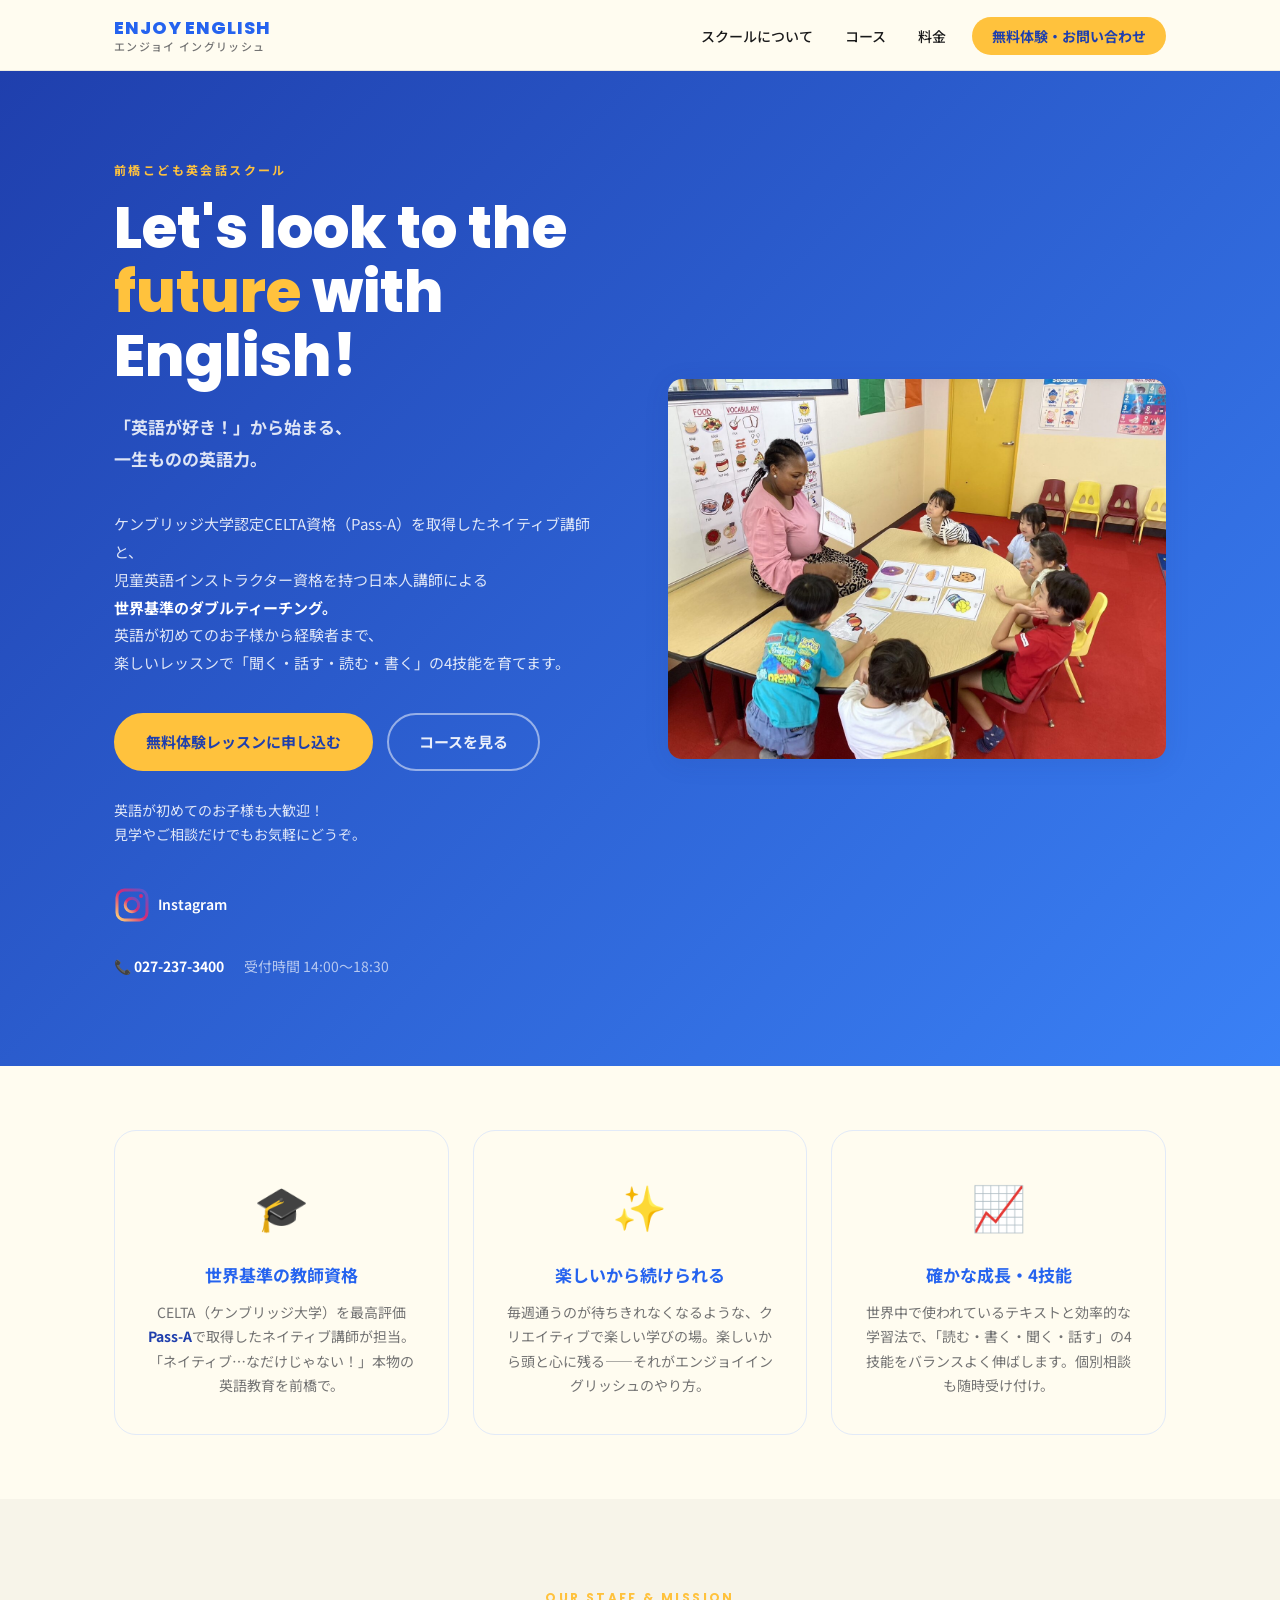
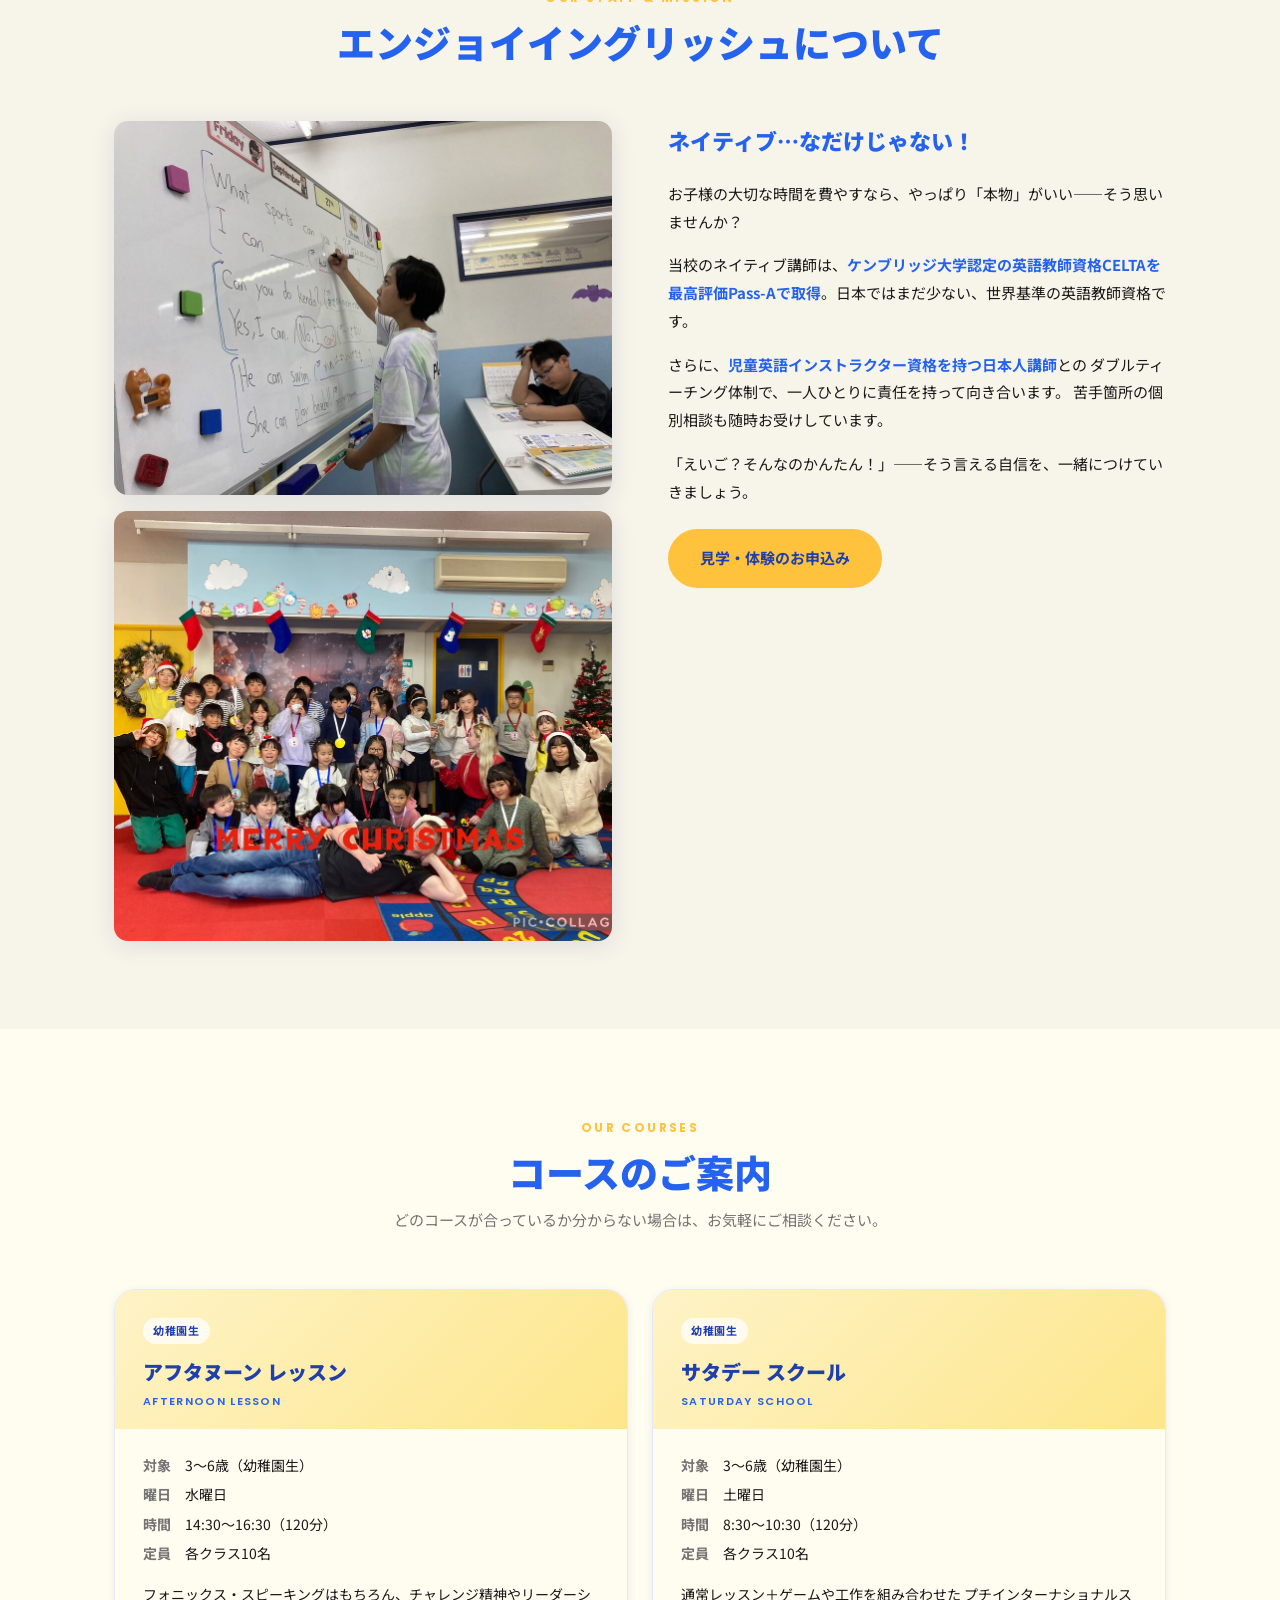
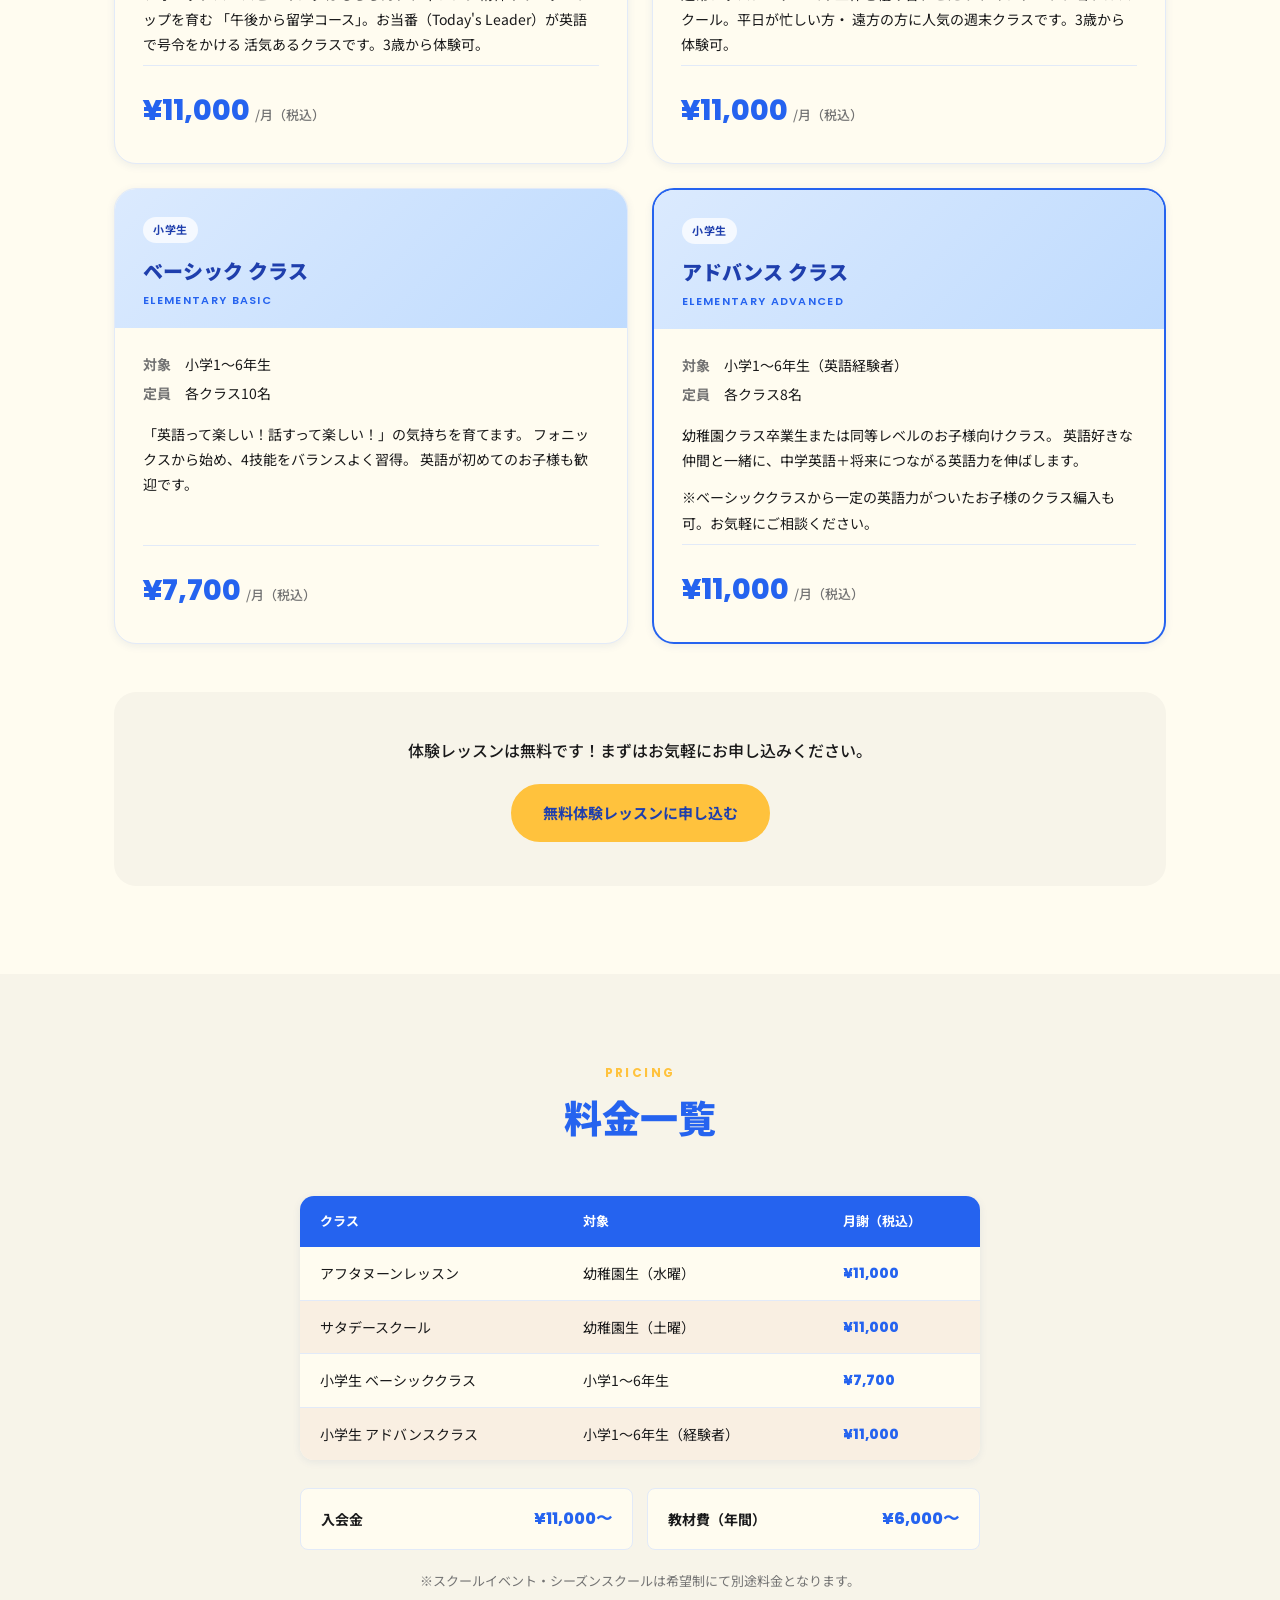
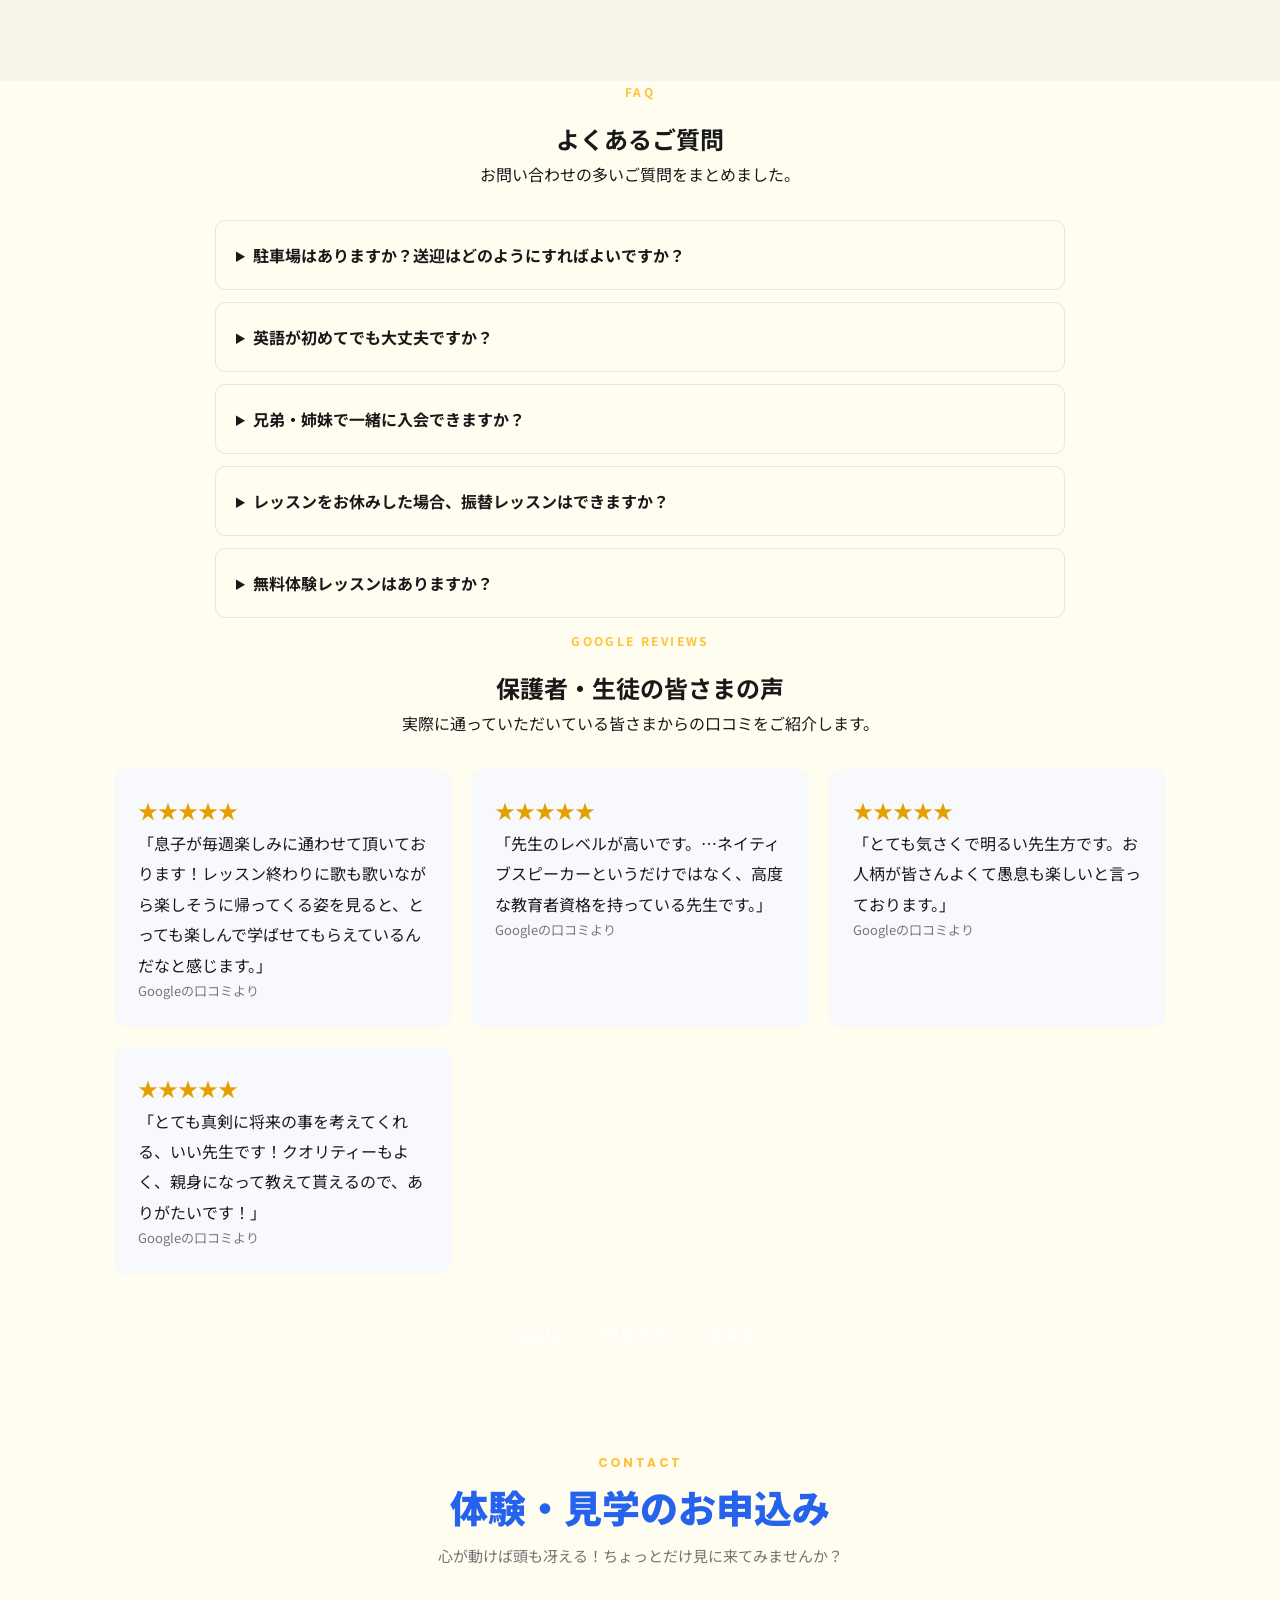
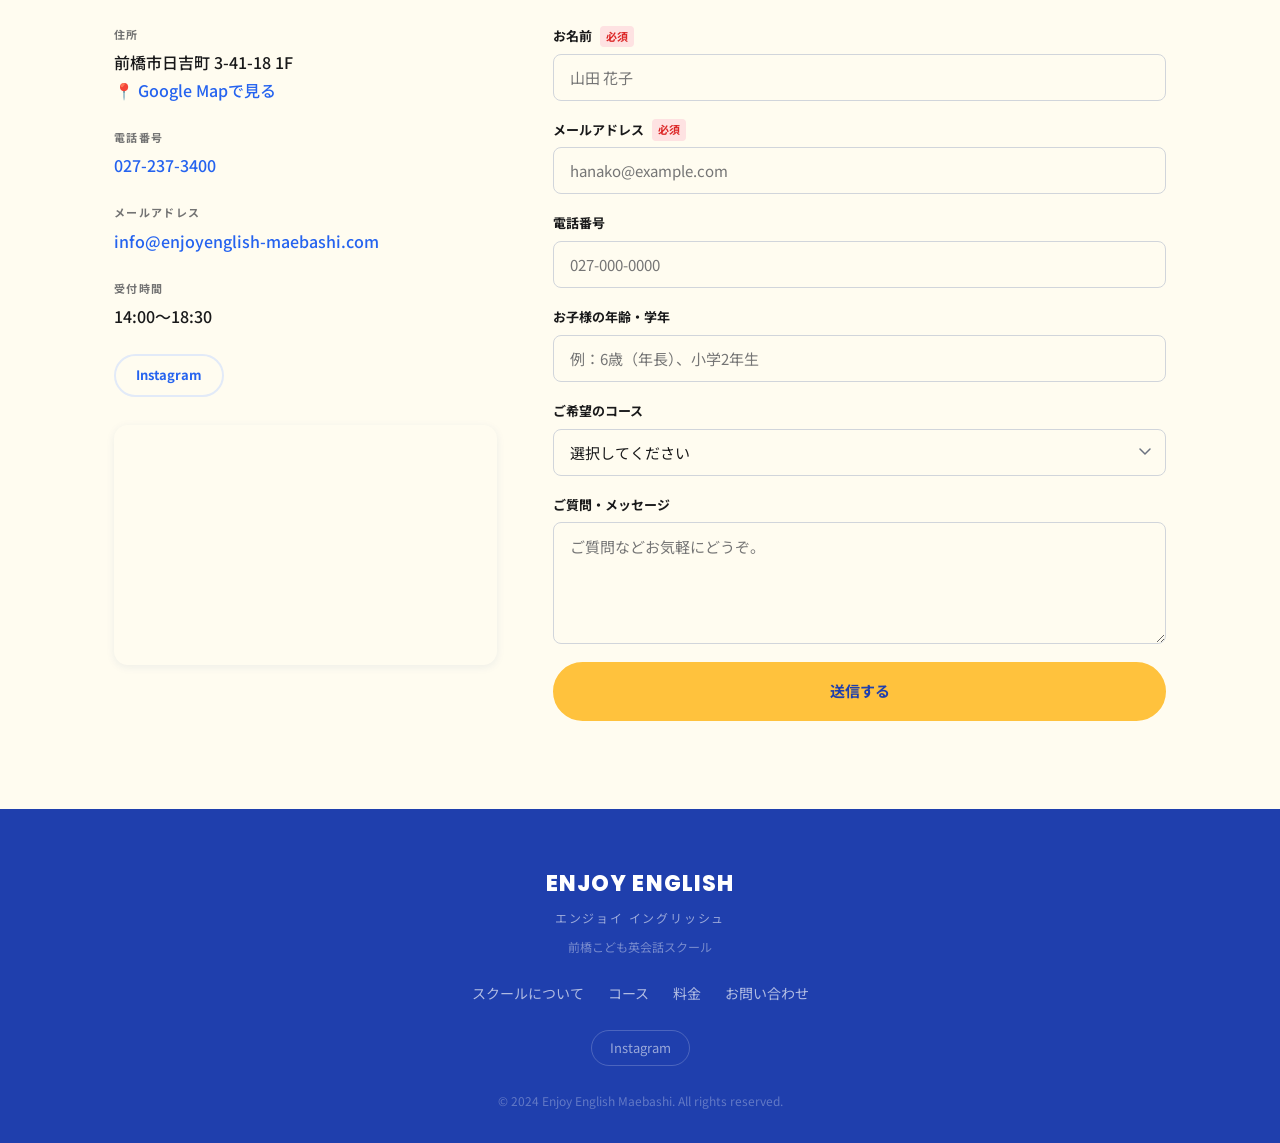
==== commit def7528b: "Update index.html Customer reviews" ====
--- a/index.html
+++ b/index.html
@@ -420,6 +420,65 @@
   </div>
 </section>
     <!-- =============================================
+     CUSTOMER REVIEWS
+     ============================================= -->
+<section class="reviews" id="reviews">
+  <div class="container">
+
+    <div style="text-align: center; margin-bottom: 32px;">
+      <p class="hero__eyebrow">GOOGLE REVIEWS</p>
+      <h2>保護者・生徒の皆さまの声</h2>
+      <p>実際に通っていただいている皆さまからの口コミをご紹介します。</p>
+    </div>
+
+    <div style="display: grid; grid-template-columns: repeat(auto-fit, minmax(min(100%, 260px), 1fr)); gap: 20px;">
+
+      <div style="padding: 24px; background: #f8f9fc; border-radius: 12px;">
+        <p style="color: #e5a000; font-size: 20px; margin-top: 0;">★★★★★</p>
+        <p style="line-height: 1.9;">
+          「息子が毎週楽しみに通わせて頂いております！レッスン終わりに歌も歌いながら楽しそうに帰ってくる姿を見ると、とっても楽しんで学ばせてもらえているんだなと感じます。」
+        </p>
+        <p style="font-size: 13px; color: #777; margin-bottom: 0;">Googleの口コミより</p>
+      </div>
+
+      <div style="padding: 24px; background: #f8f9fc; border-radius: 12px;">
+        <p style="color: #e5a000; font-size: 20px; margin-top: 0;">★★★★★</p>
+        <p style="line-height: 1.9;">
+          「先生のレベルが高いです。…ネイティブスピーカーというだけではなく、高度な教育者資格を持っている先生です。」
+        </p>
+        <p style="font-size: 13px; color: #777; margin-bottom: 0;">Googleの口コミより</p>
+      </div>
+
+      <div style="padding: 24px; background: #f8f9fc; border-radius: 12px;">
+        <p style="color: #e5a000; font-size: 20px; margin-top: 0;">★★★★★</p>
+        <p style="line-height: 1.9;">
+          「とても気さくで明るい先生方です。お人柄が皆さんよくて愚息も楽しいと言っております。」
+        </p>
+        <p style="font-size: 13px; color: #777; margin-bottom: 0;">Googleの口コミより</p>
+      </div>
+
+      <div style="padding: 24px; background: #f8f9fc; border-radius: 12px;">
+        <p style="color: #e5a000; font-size: 20px; margin-top: 0;">★★★★★</p>
+        <p style="line-height: 1.9;">
+          「とても真剣に将来の事を考えてくれる、いい先生です！クオリティーもよく、親身になって教えて貰えるので、ありがたいです！」
+        </p>
+        <p style="font-size: 13px; color: #777; margin-bottom: 0;">Googleの口コミより</p>
+      </div>
+
+    </div>
+
+    <div style="text-align: center; margin-top: 32px;">
+      <a href="https://maps.app.goo.gl/EZjo6uBRzujF1X7S6"
+         target="_blank"
+         rel="noopener noreferrer"
+         class="btn btn-outline">
+        Googleマップでほかの口コミを見る ↗
+      </a>
+    </div>
+
+  </div>
+</section>
+    <!-- =============================================
          CONTACT
          ============================================= -->
     <section class="contact" id="contact">
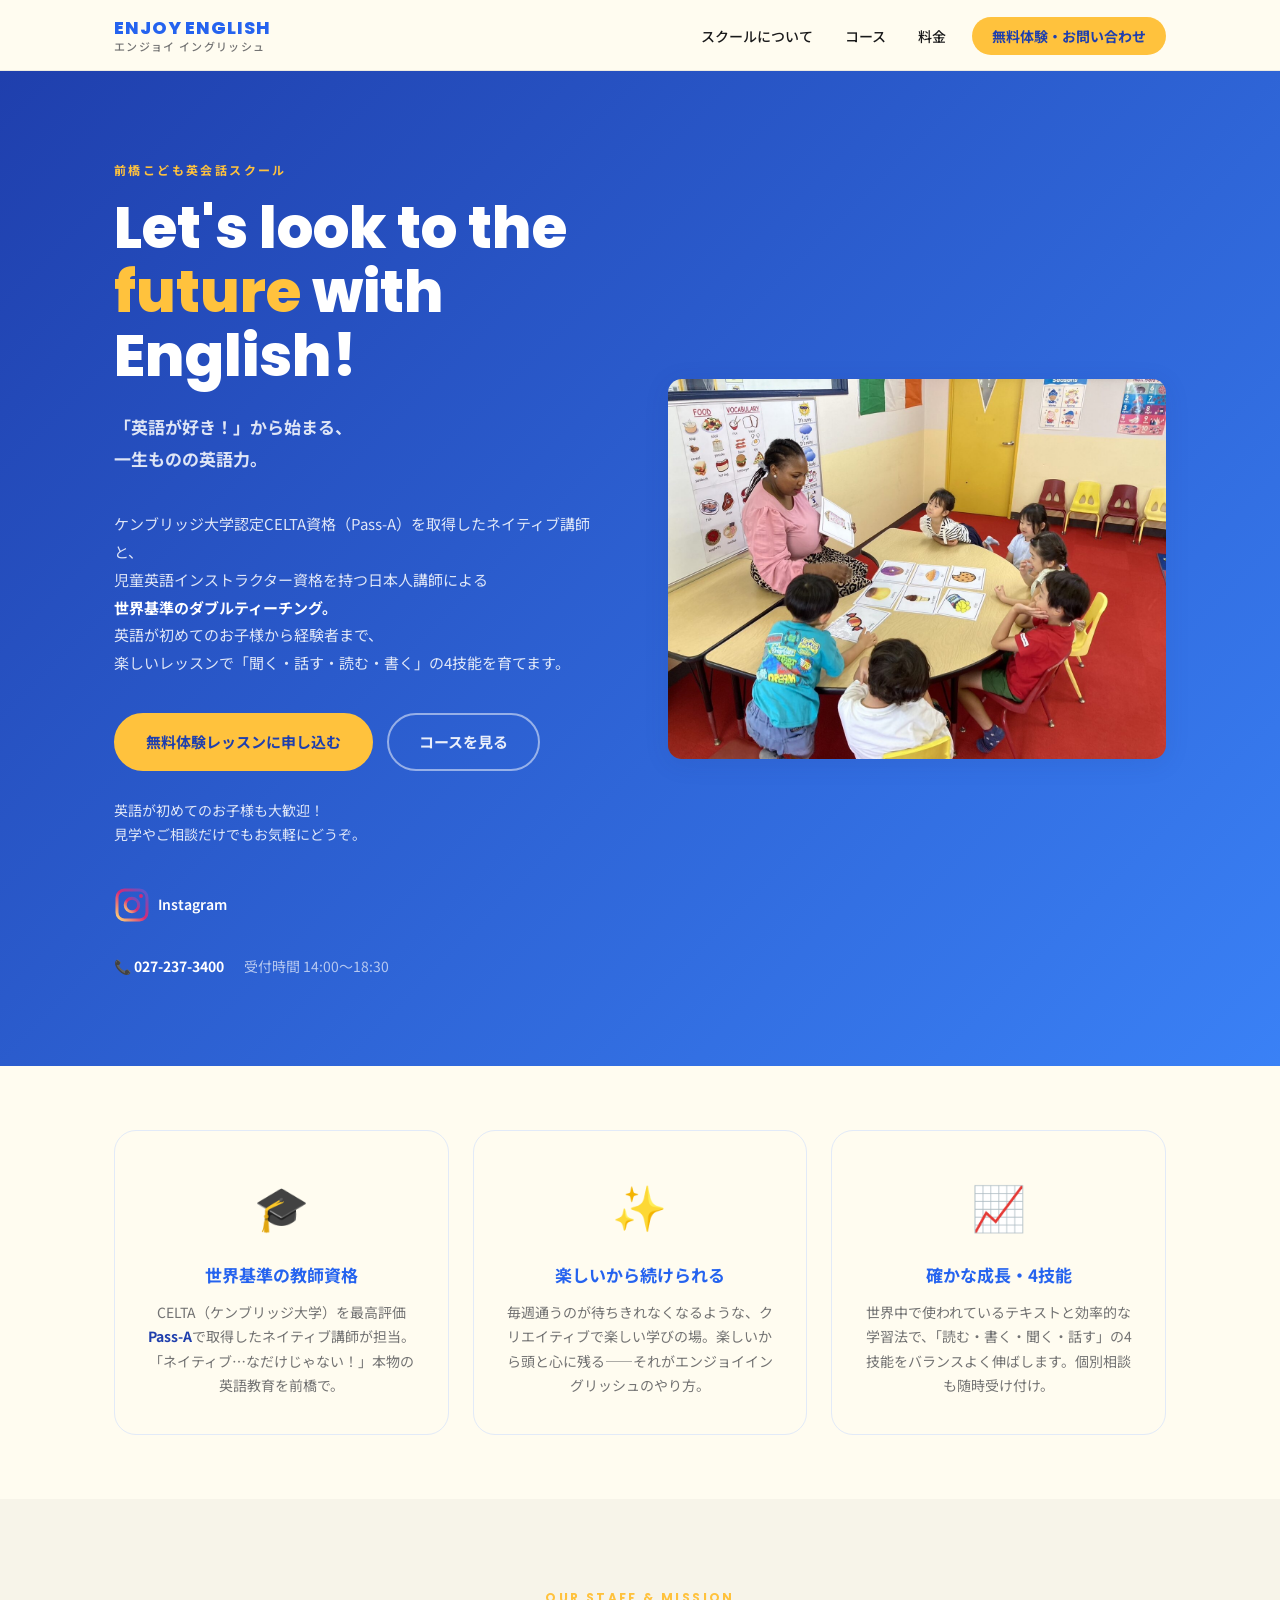
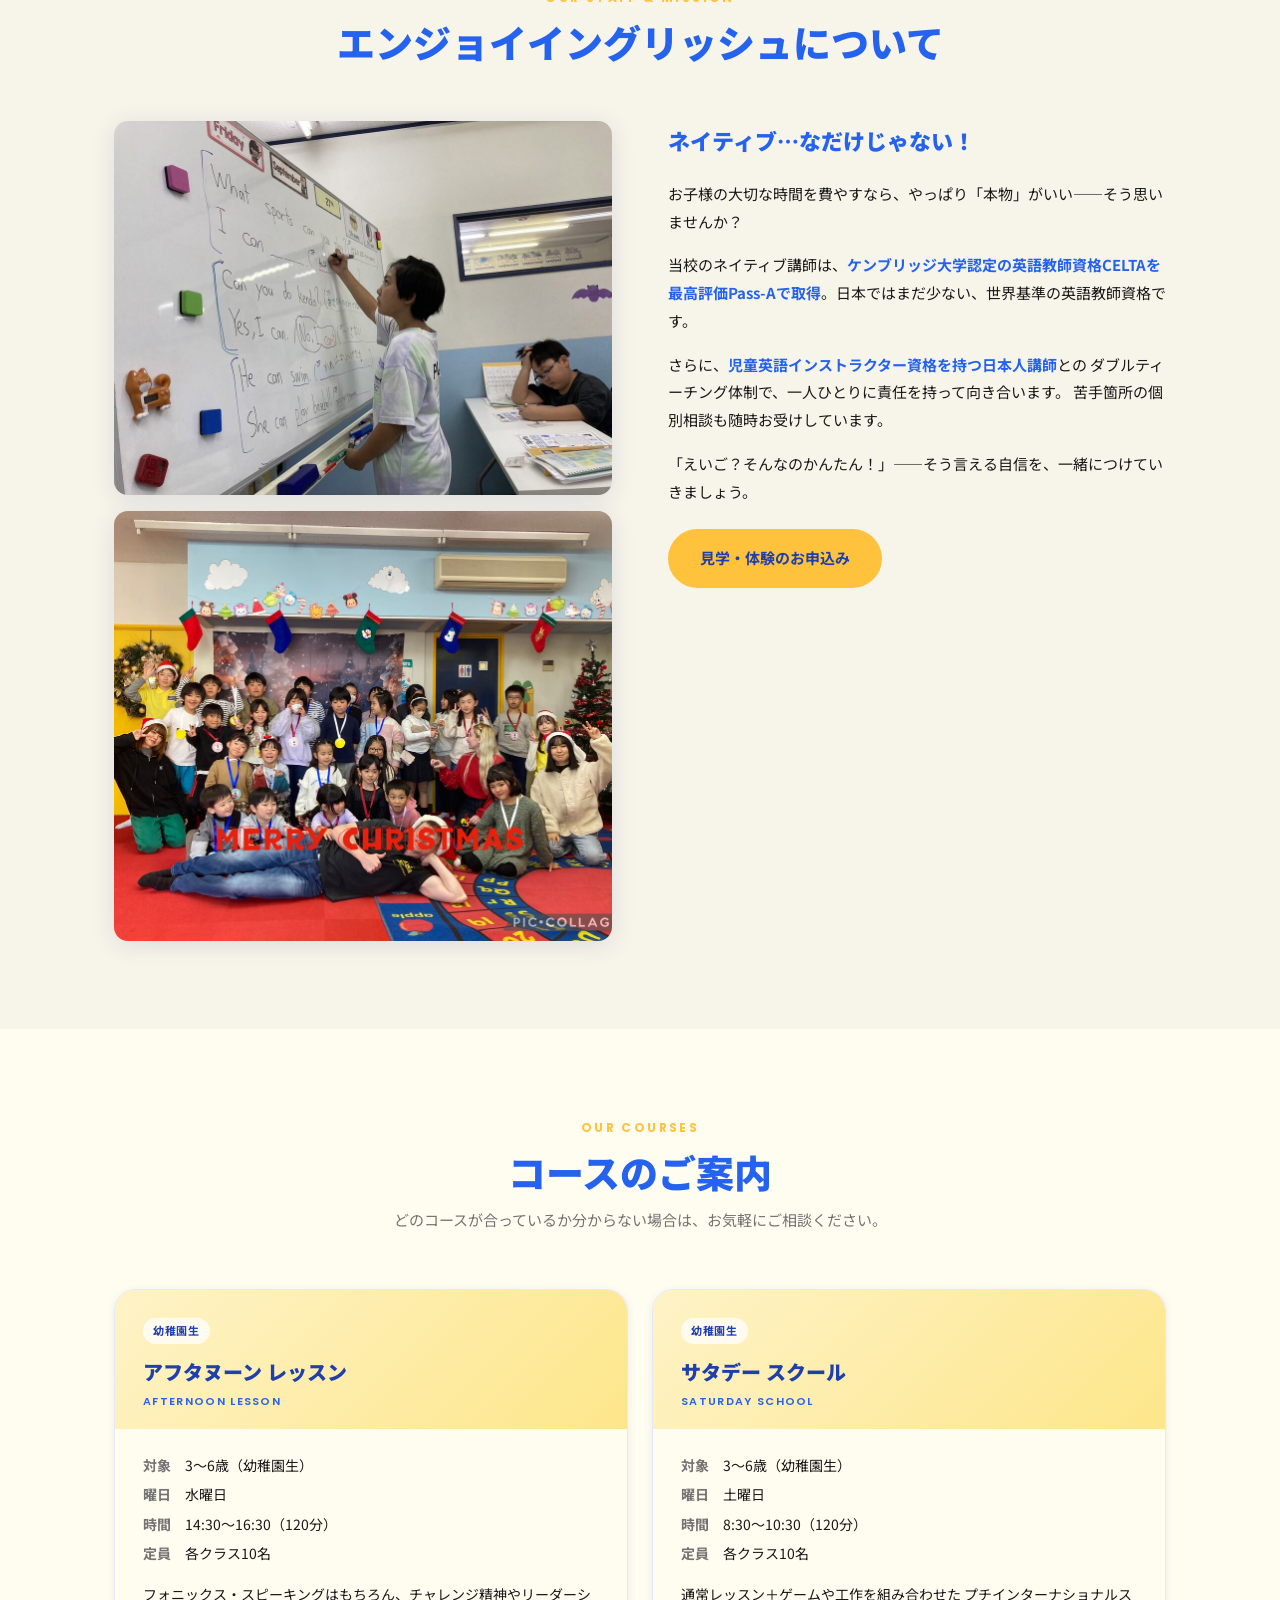
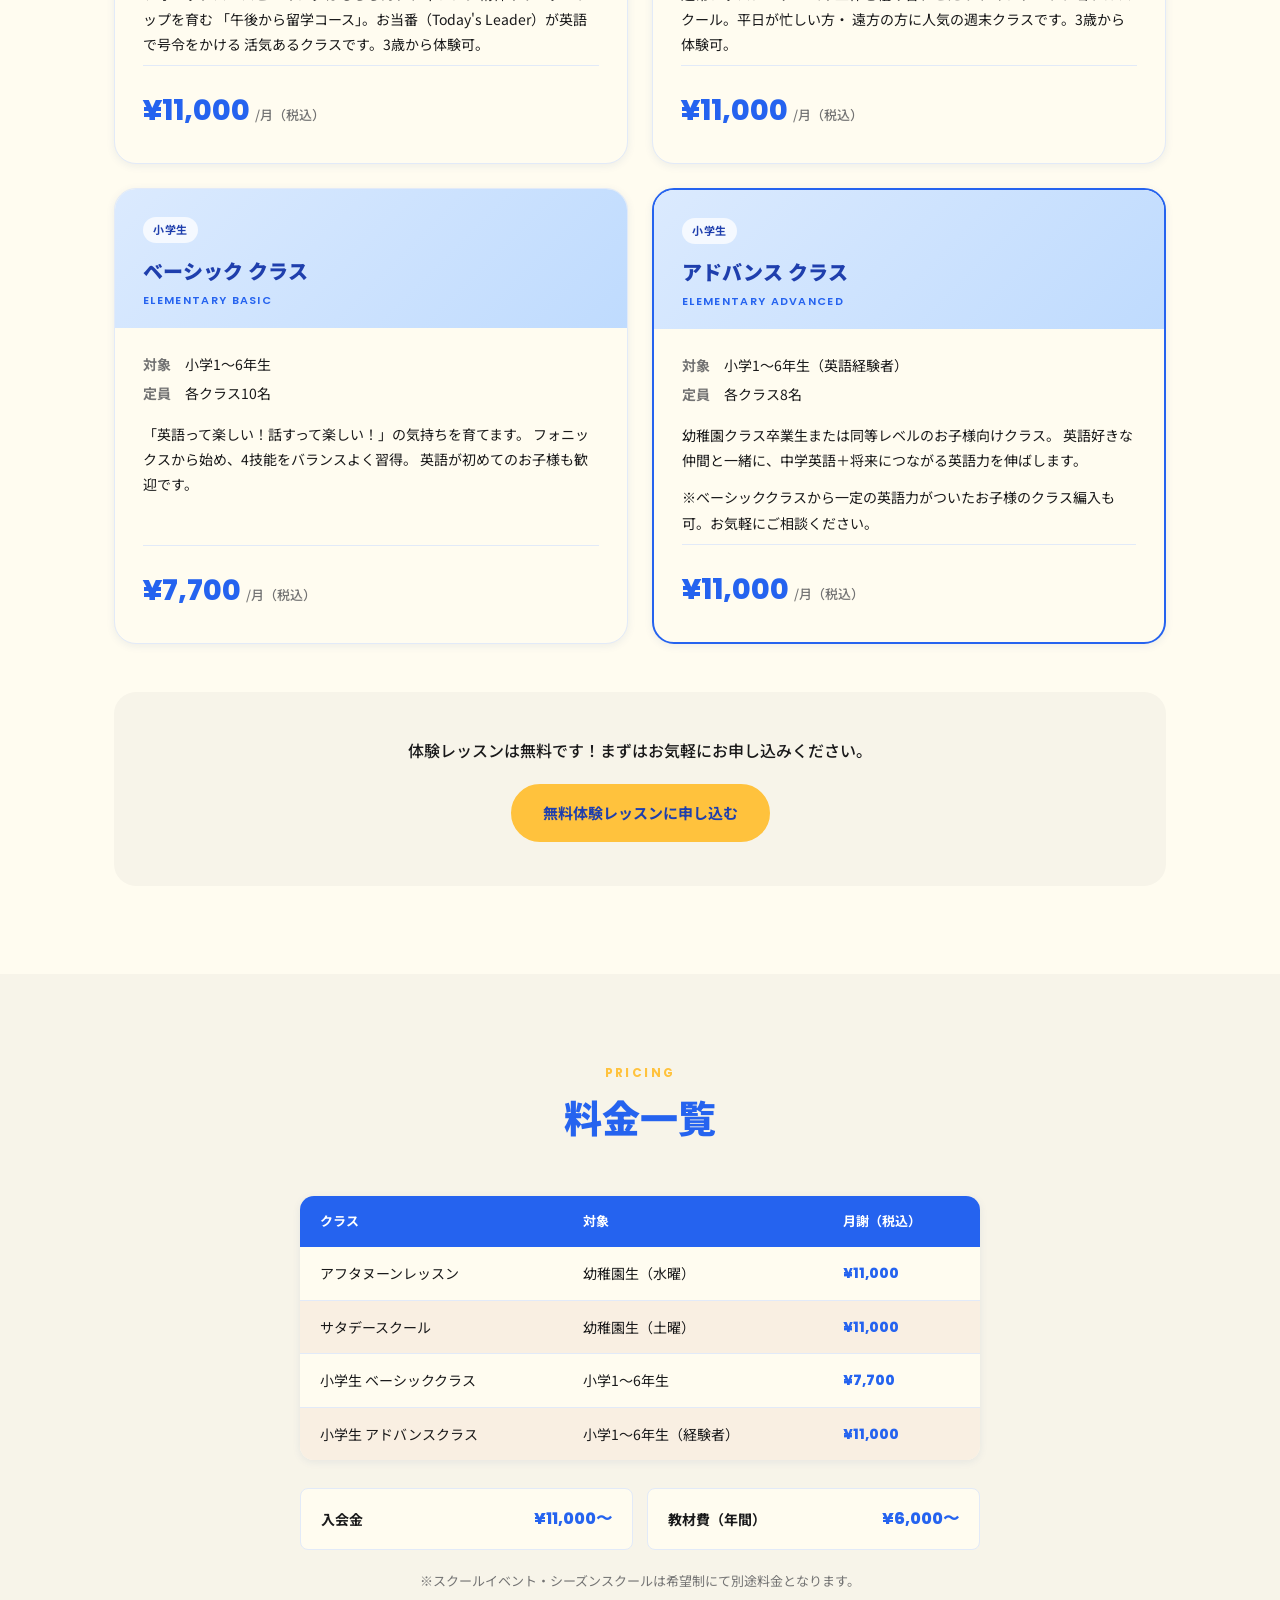
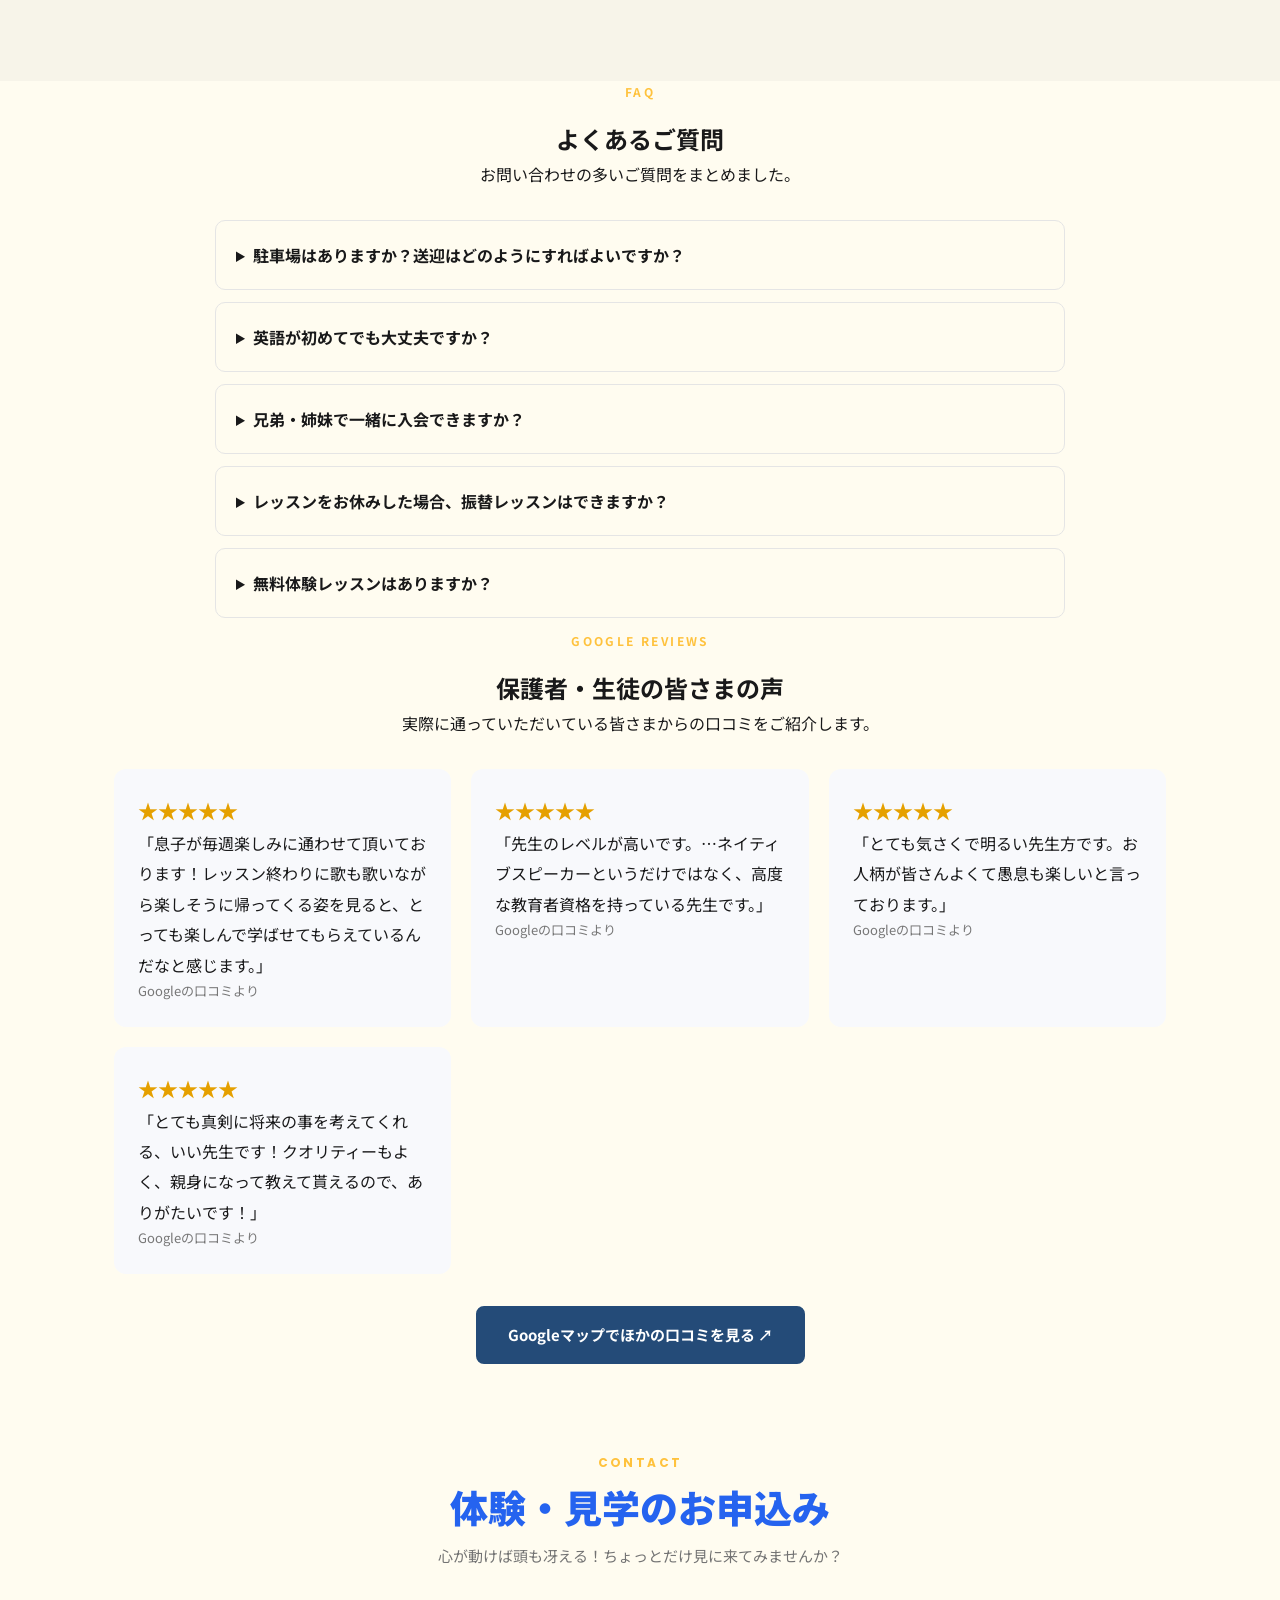
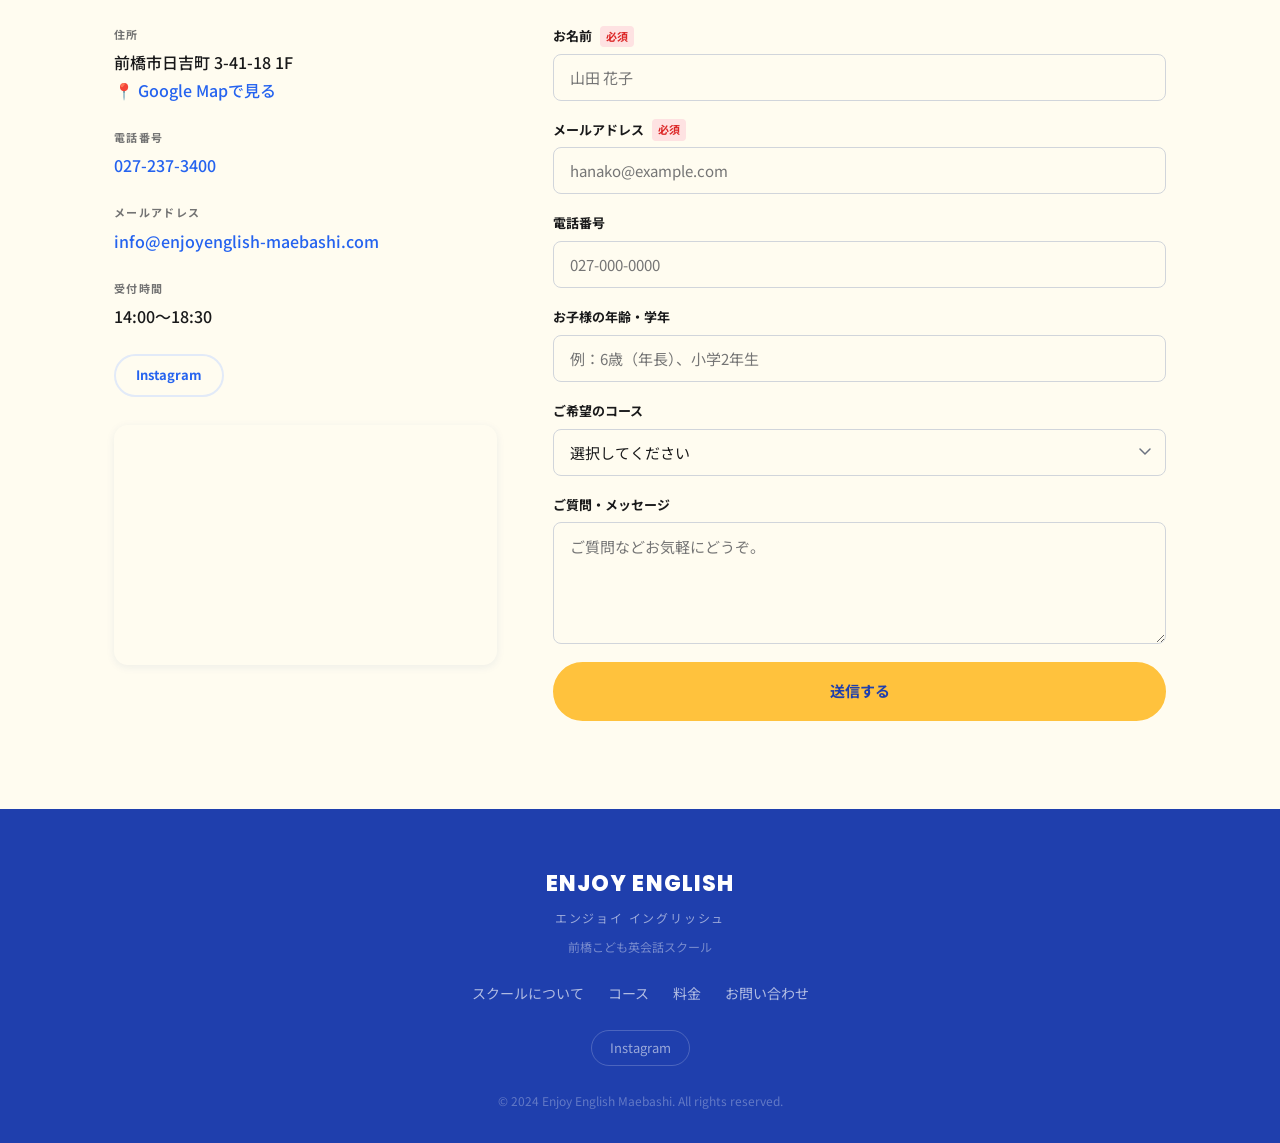
==== commit 6be50b72: "Update index.html" ====
--- a/index.html
+++ b/index.html
@@ -468,10 +468,10 @@
     </div>
 
     <div style="text-align: center; margin-top: 32px;">
-      <a href="https://maps.app.goo.gl/EZjo6uBRzujF1X7S6"
+      <a href="https://maps.app.goo.gl/5o99E6S9nbXxKMZc9"
          target="_blank"
          rel="noopener noreferrer"
-         class="btn btn-outline">
+         style="display: inline-block; padding: 14px 30px; background: #244b78; color: #ffffff; font-weight: 700; font-size: 15px; text-decoration: none; border-radius: 8px; border: 2px solid #244b78;">
         Googleマップでほかの口コミを見る ↗
       </a>
     </div>
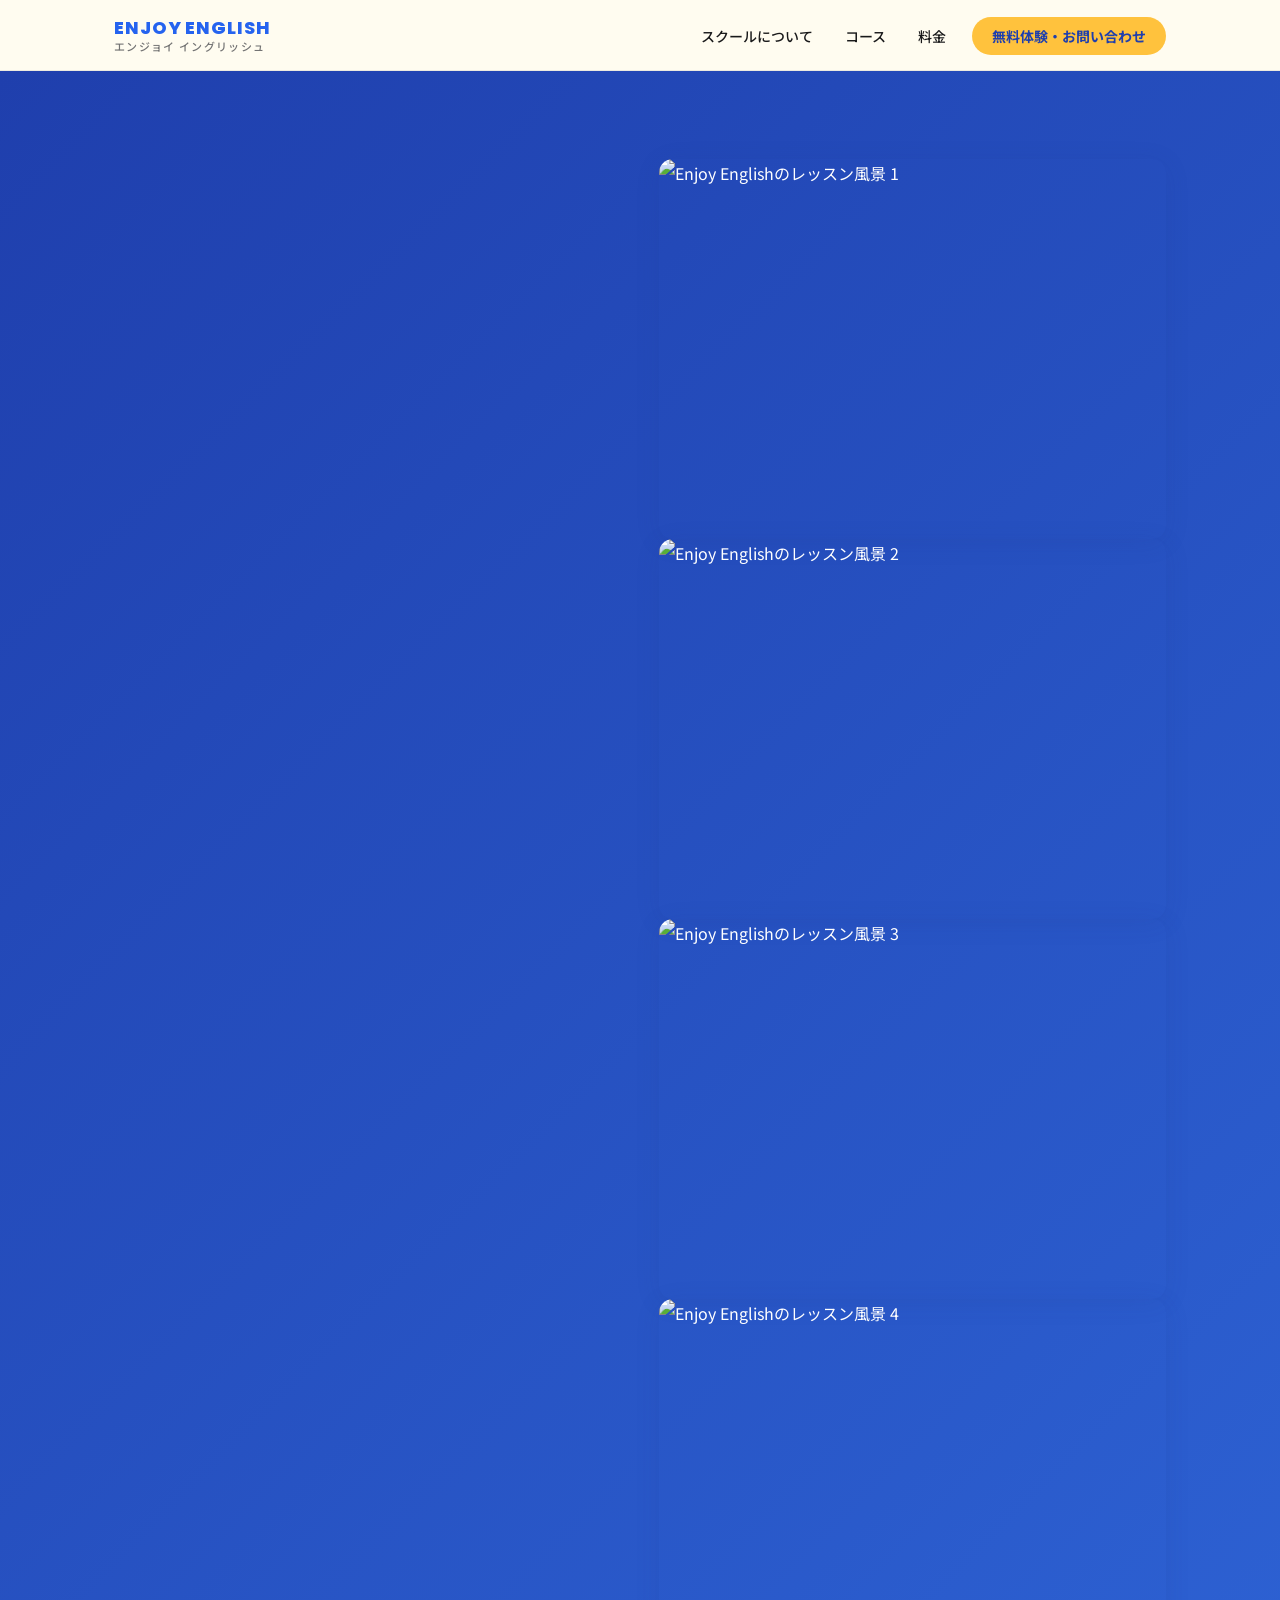
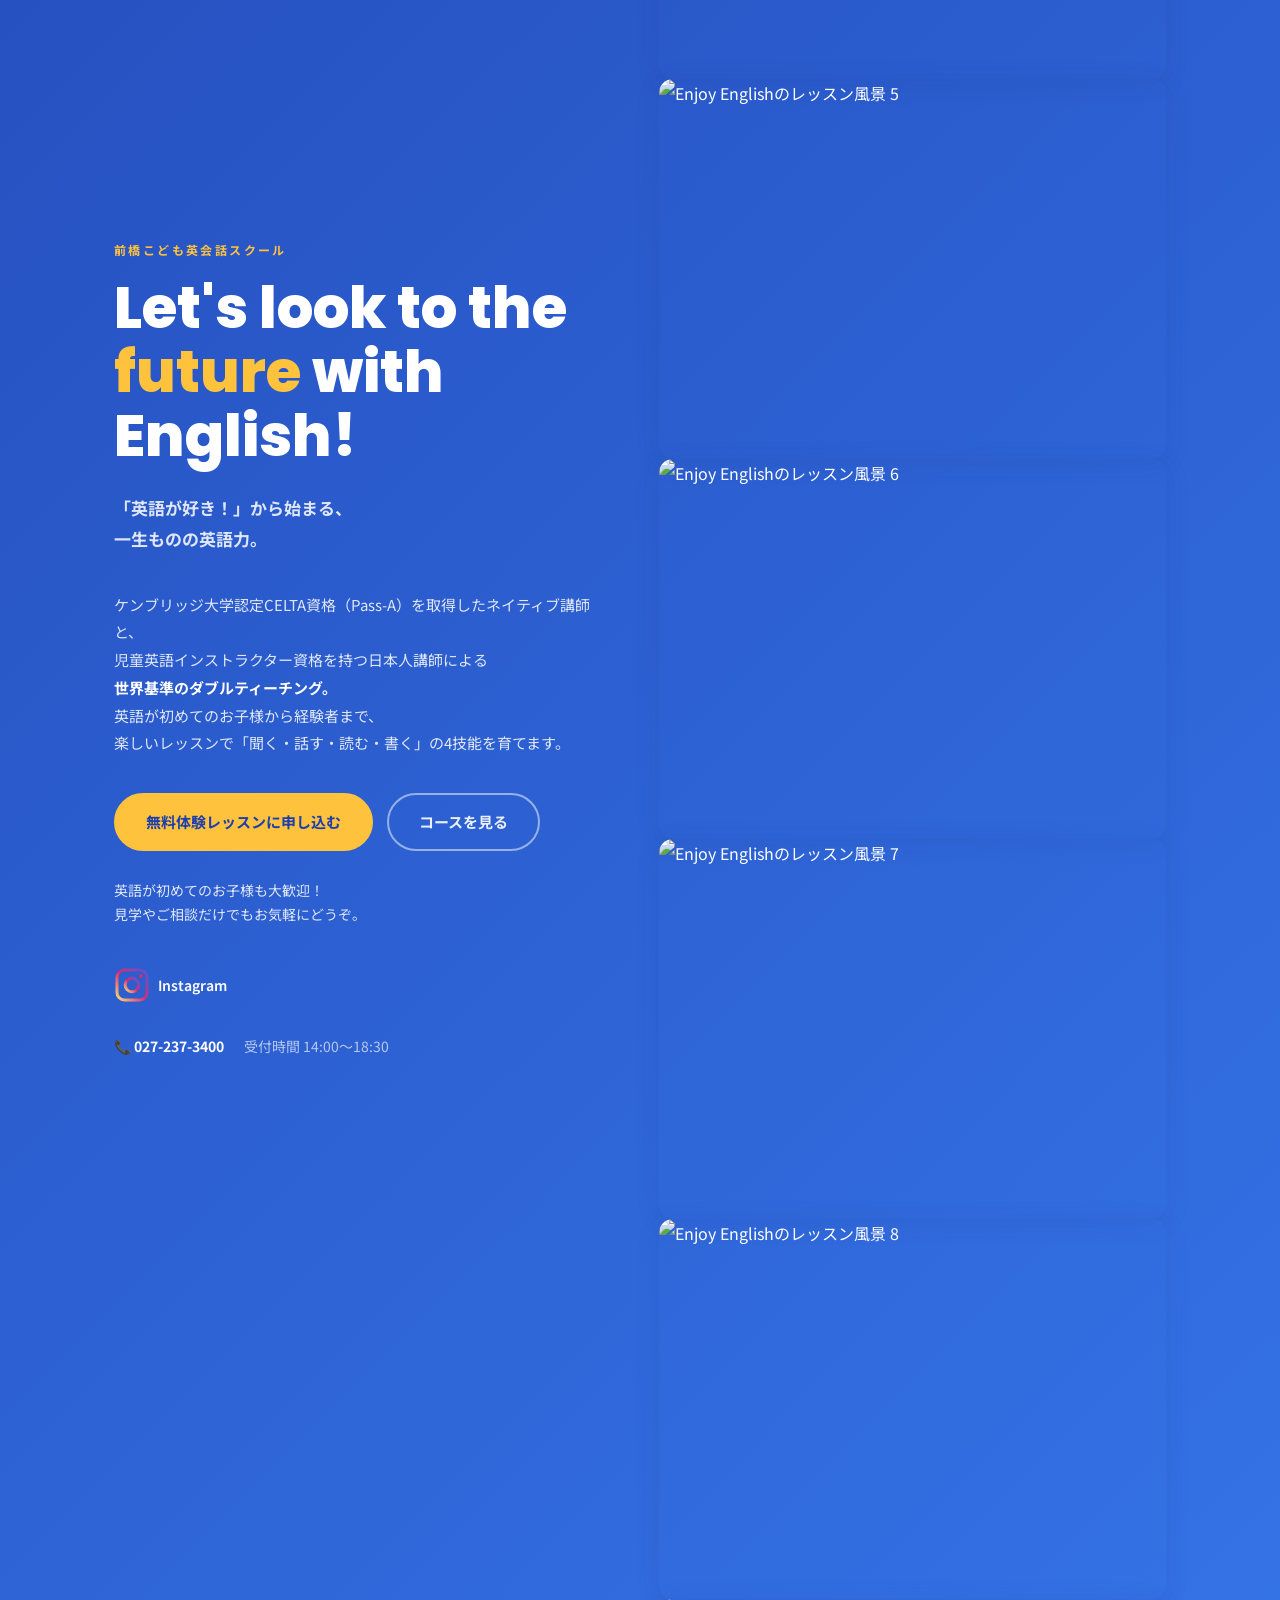
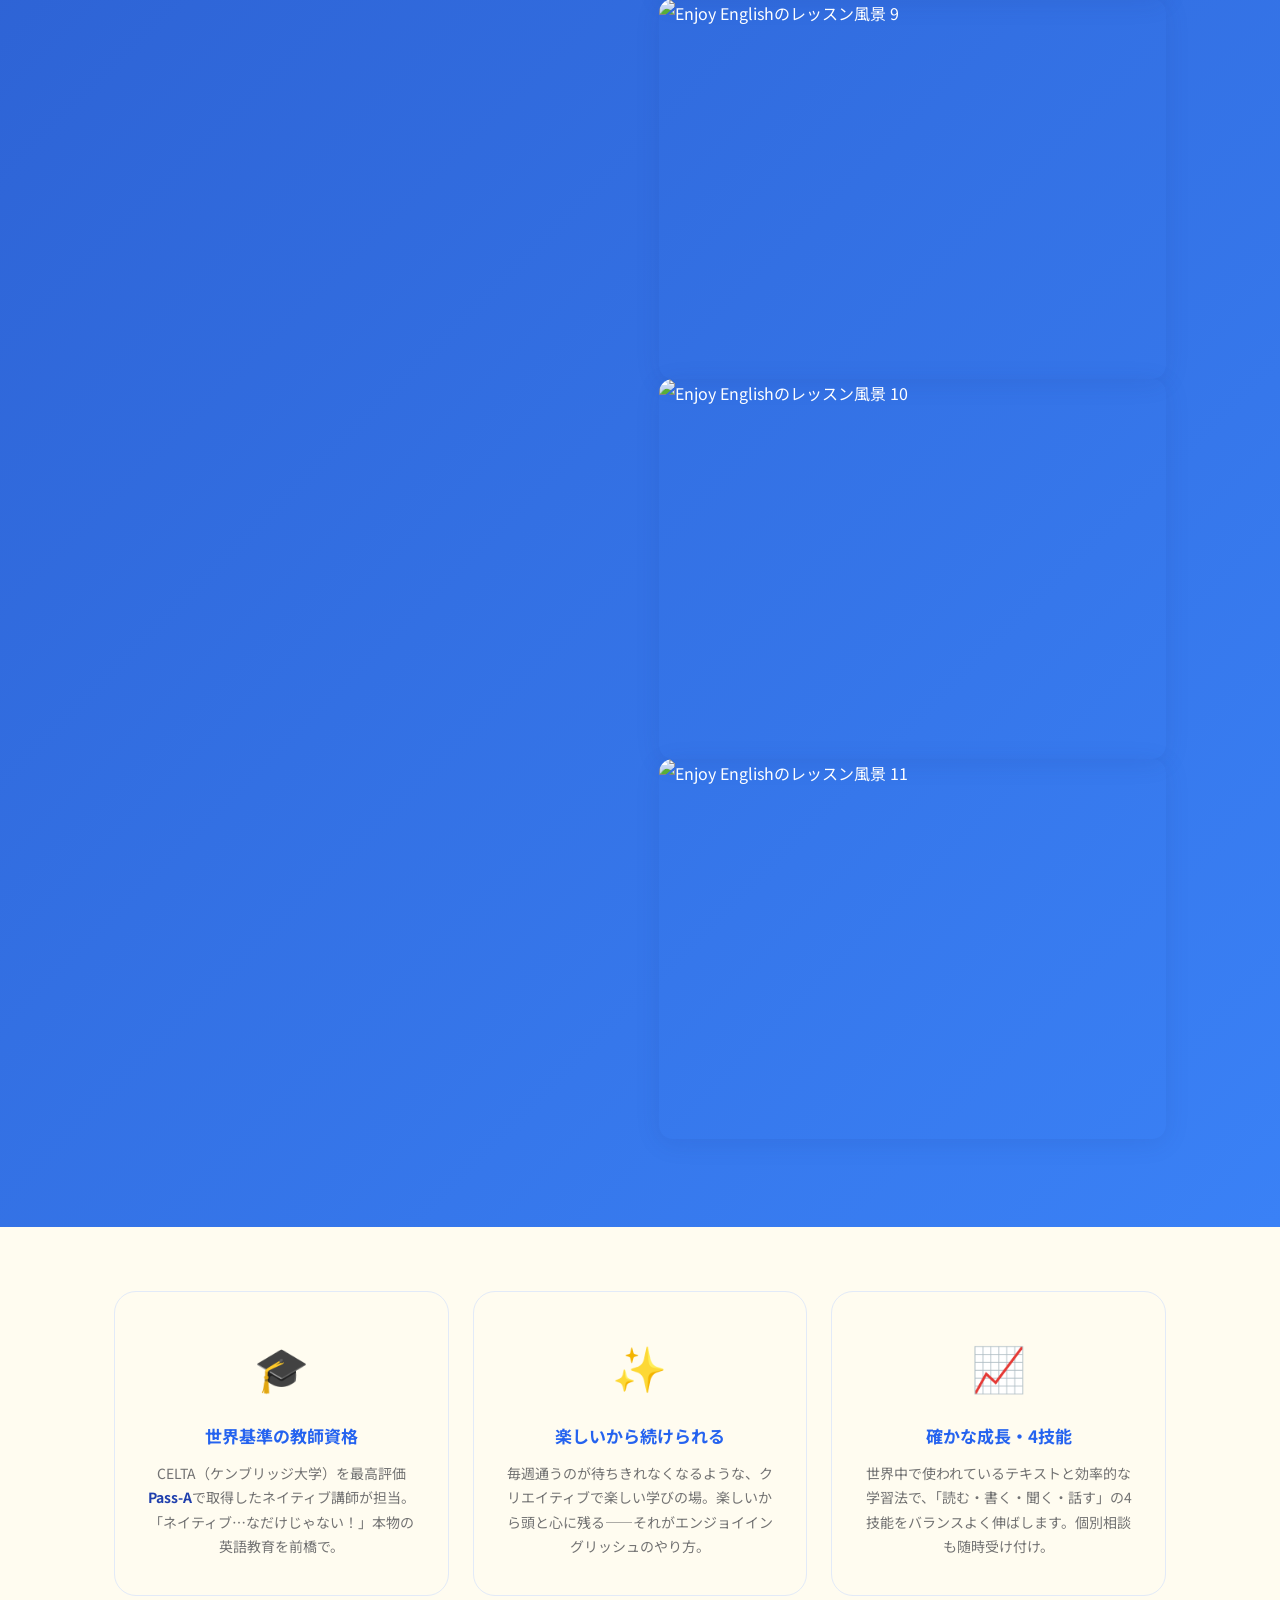
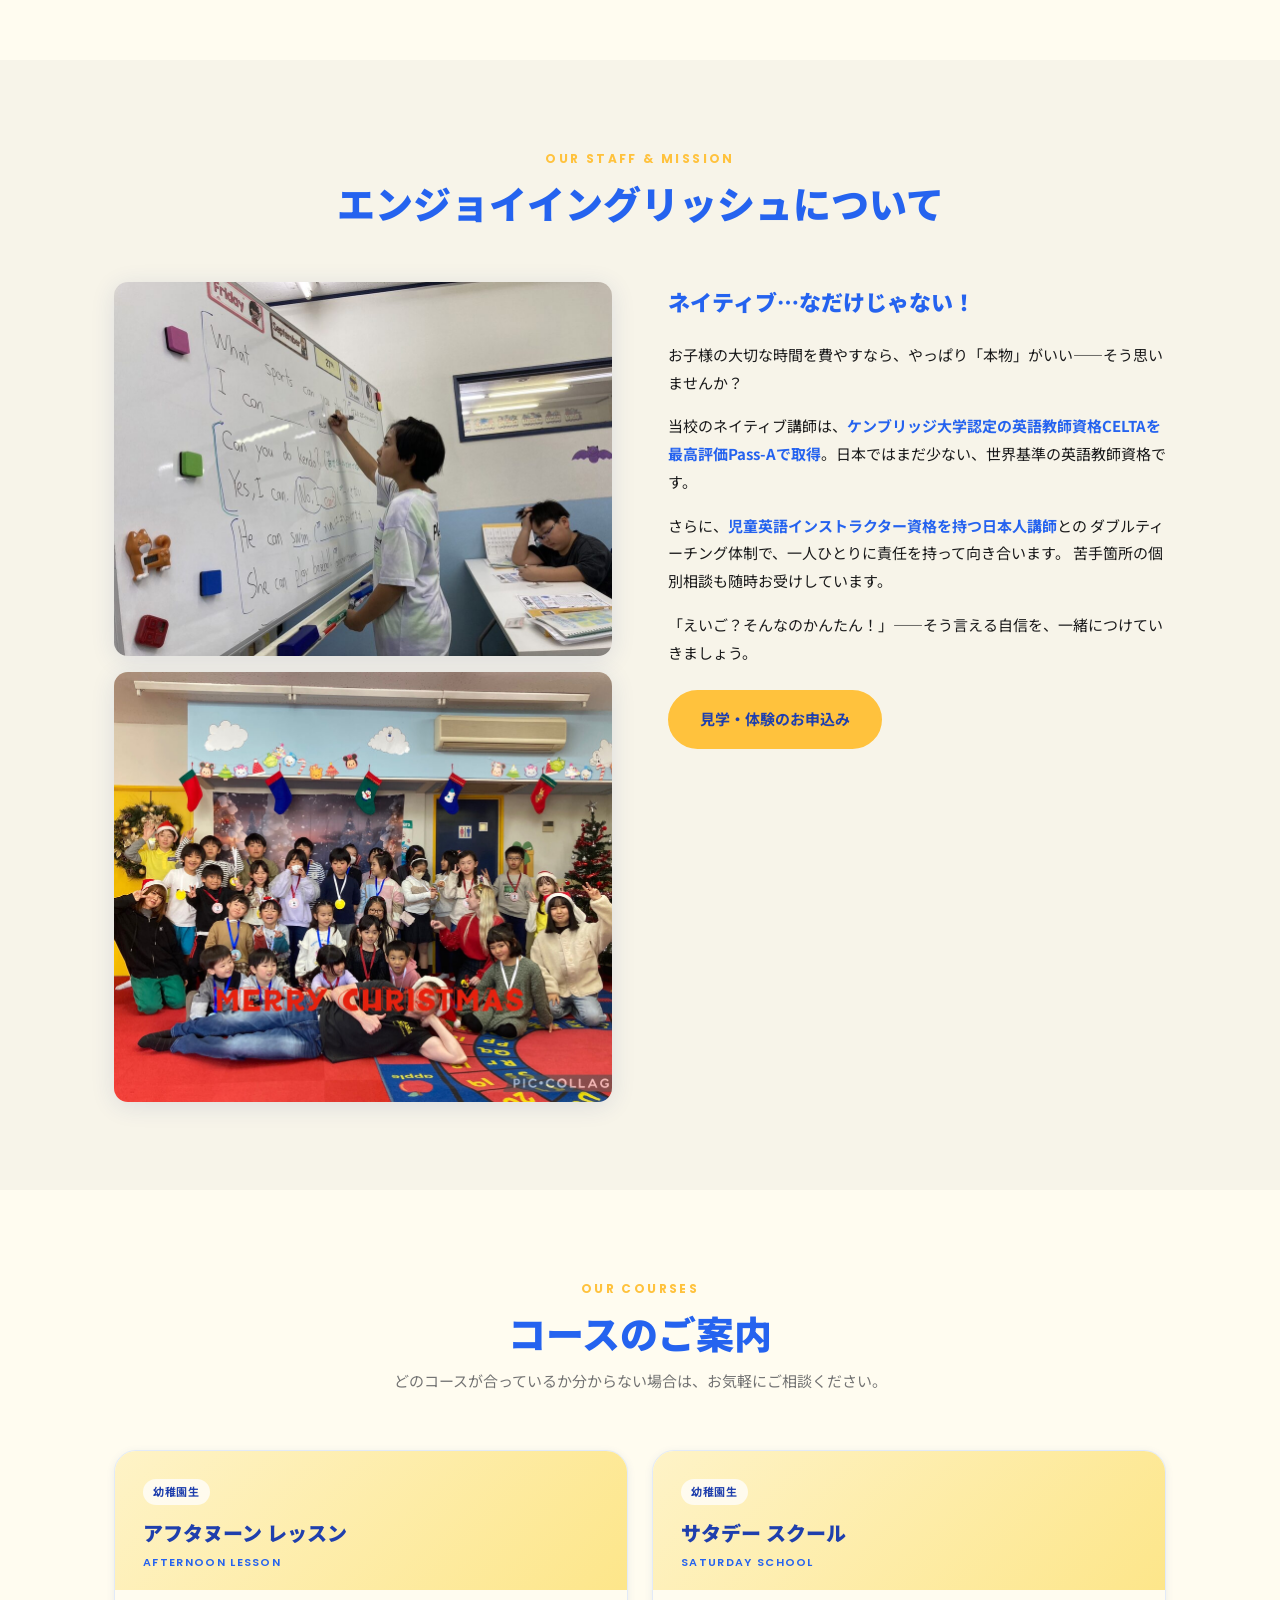
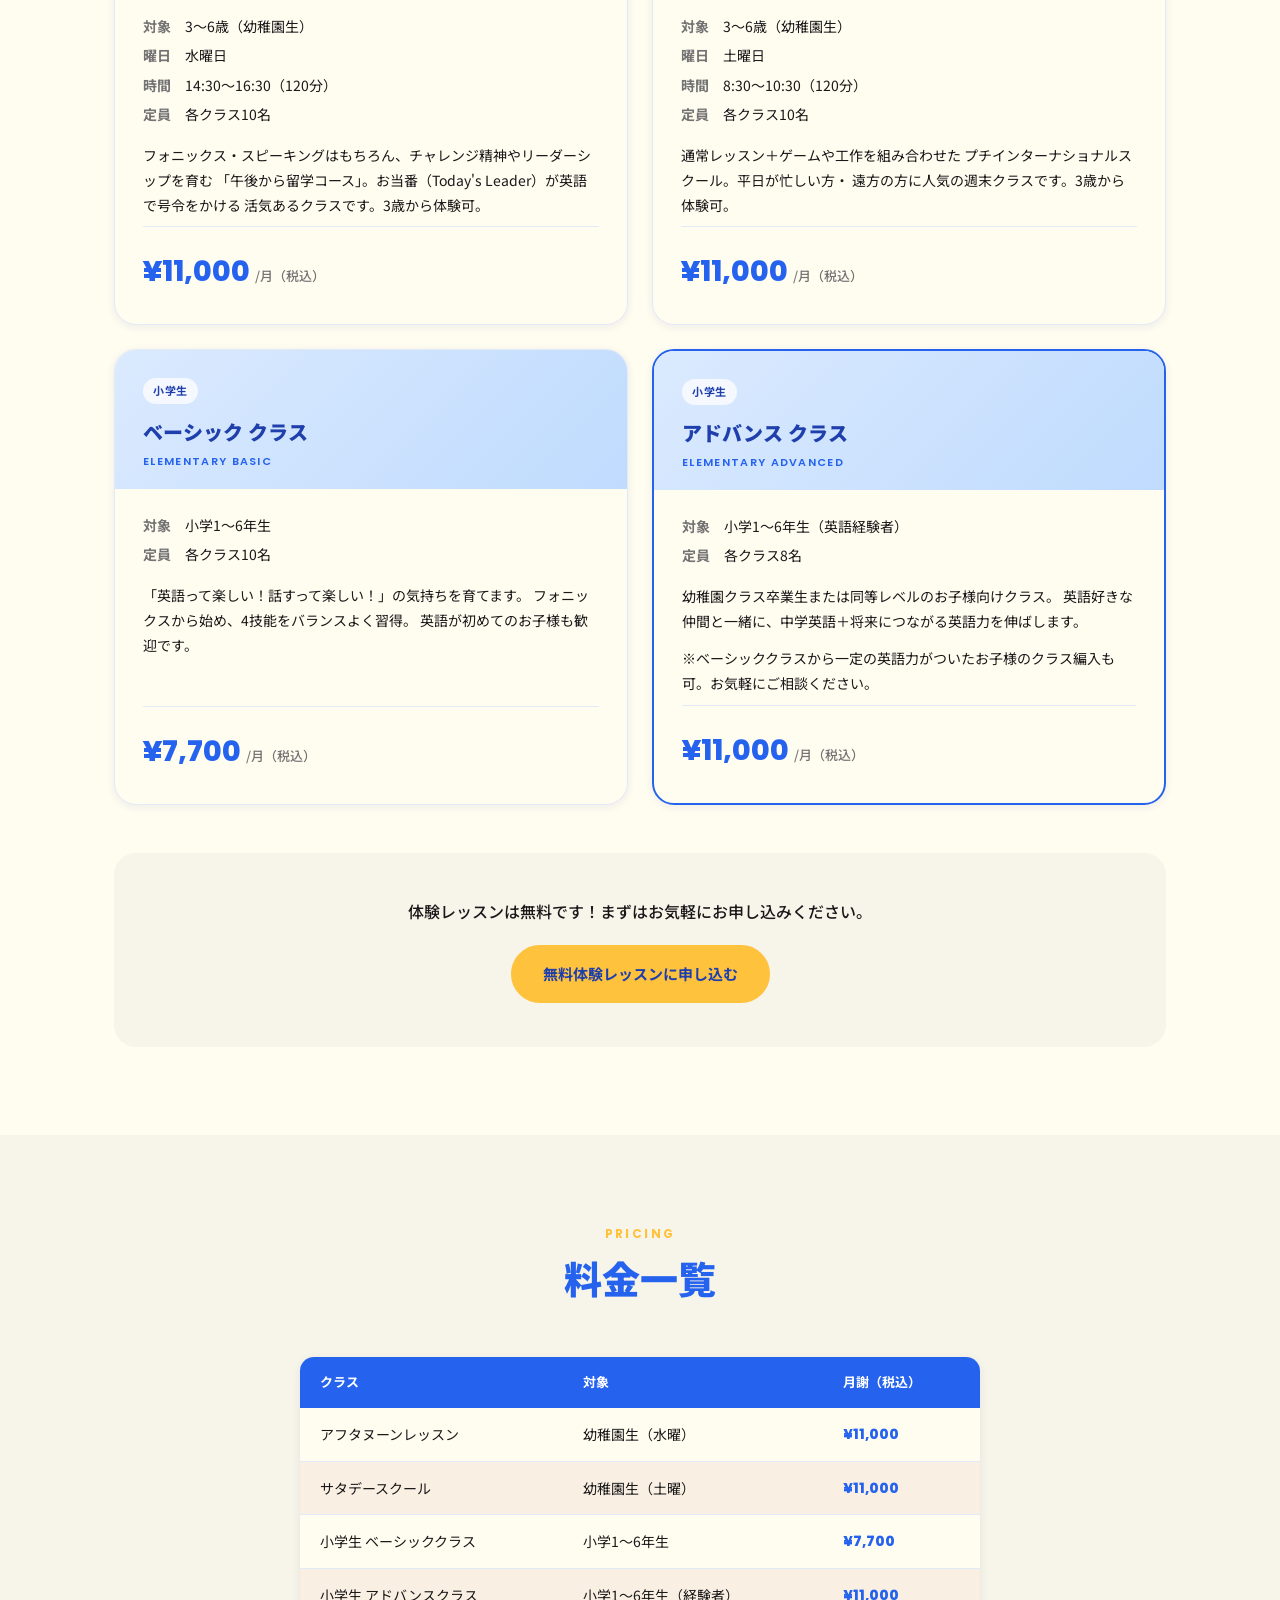
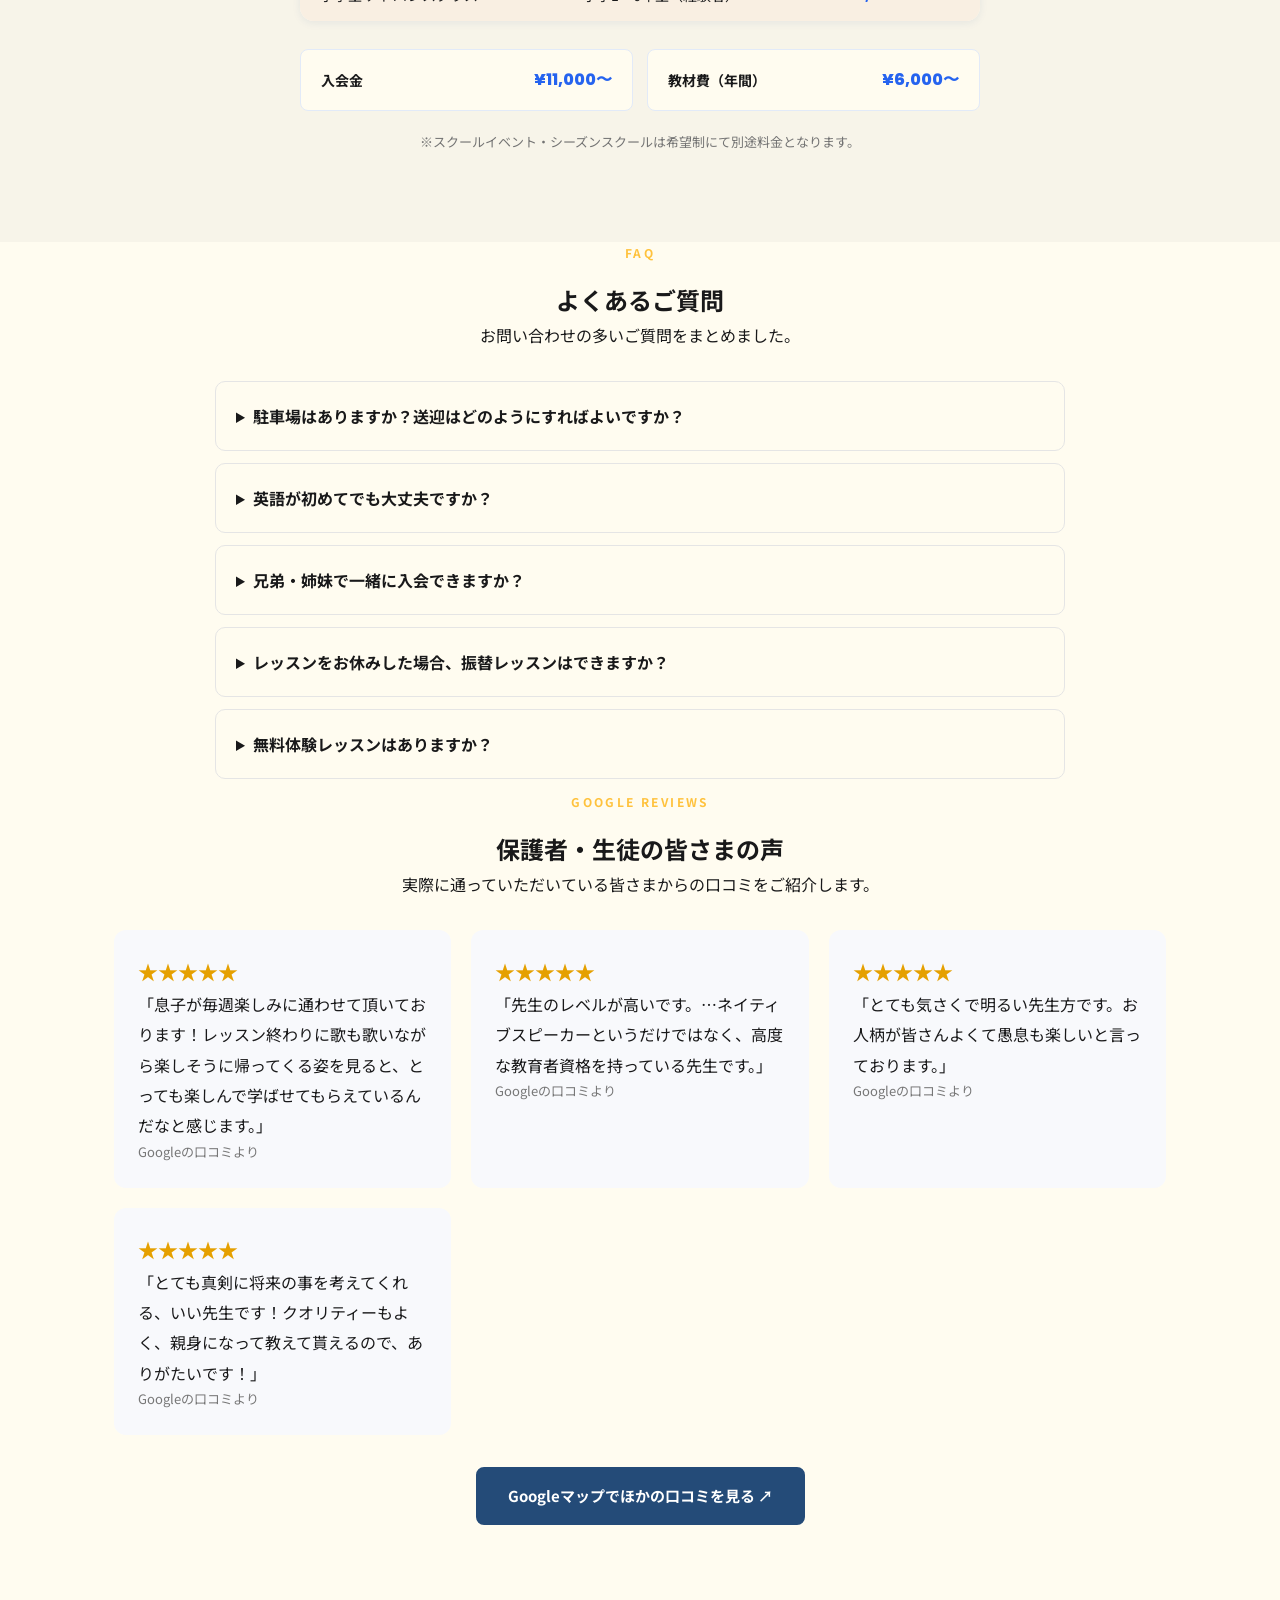
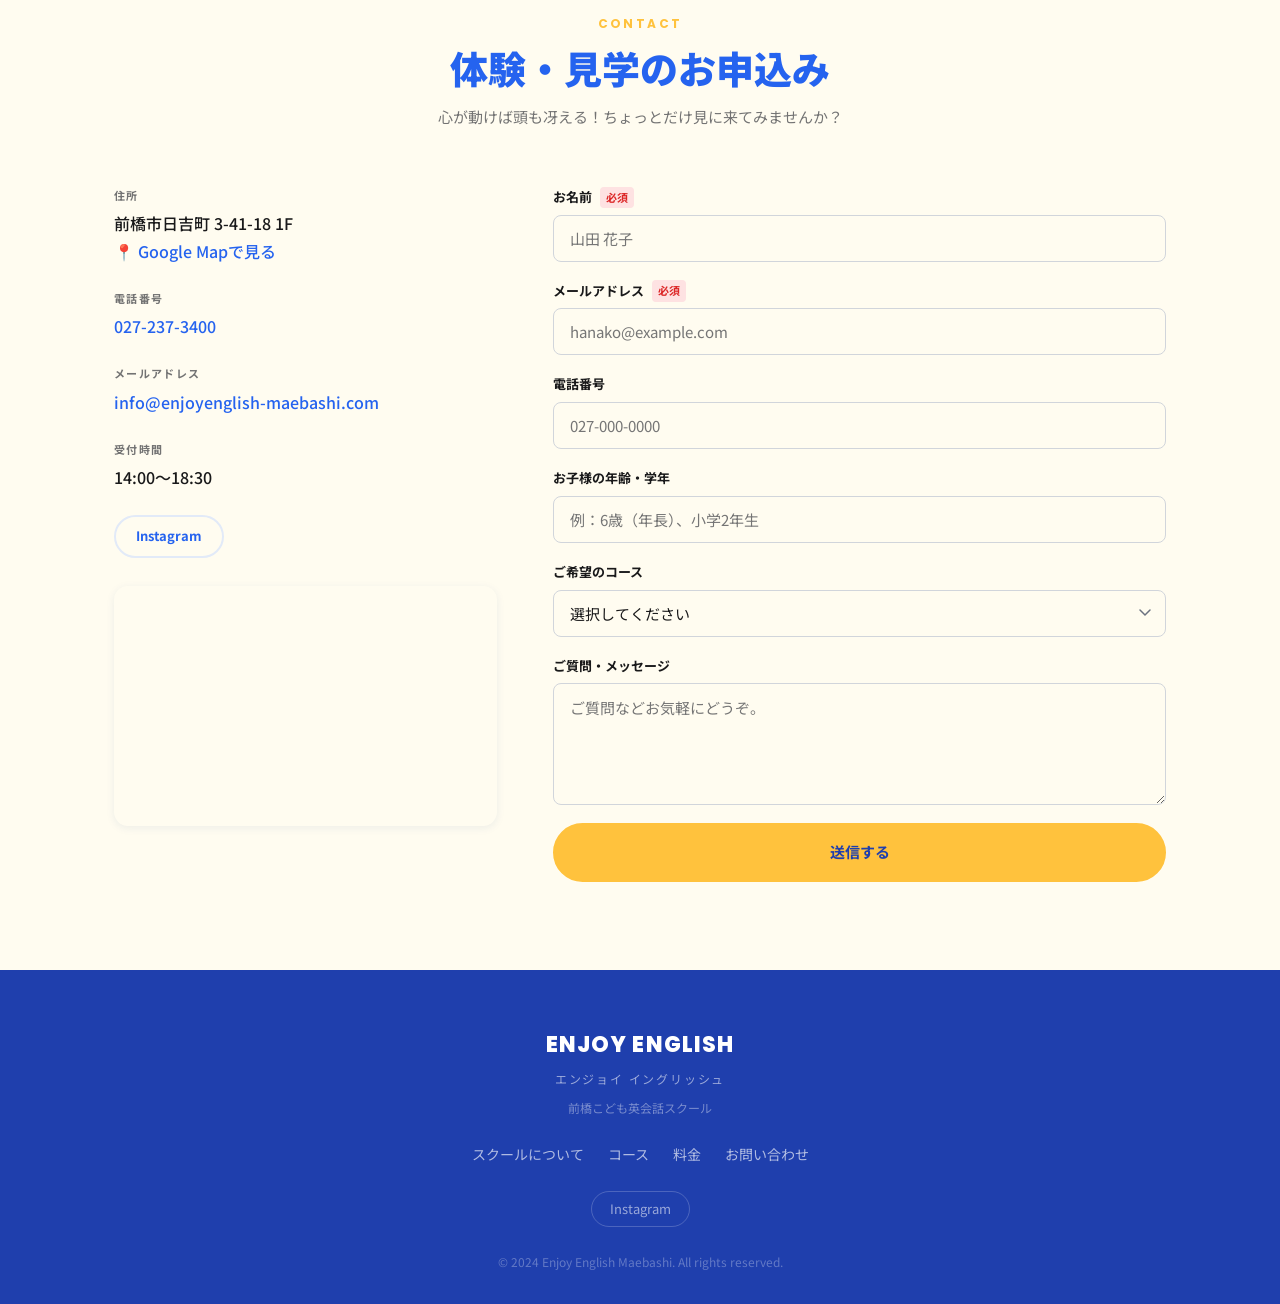
==== commit 2be2898a: "Update index.html Add homepage photo carousel markup" ====
--- a/index.html
+++ b/index.html
@@ -106,10 +106,20 @@
           </div>
         </div>
 
-        <!-- ✏️ EDIT: Replace this placeholder with an actual classroom photo.
-             Use <img src="images/classroom.jpg" alt="教室の様子"> -->
         <div class="hero__visual">
-          <img class="photo" src="images/hero-lesson.jpg" alt="レッスンの様子" loading="lazy">
+          <div class="hero__carousel">
+            <img src="images/website%201.jpg" alt="Enjoy Englishのレッスン風景 1" class="photo active" loading="eager">
+            <img src="images/website%202.jpg" alt="Enjoy Englishのレッスン風景 2" class="photo">
+            <img src="images/website%203.jpg" alt="Enjoy Englishのレッスン風景 3" class="photo">
+            <img src="images/website%204.jpg" alt="Enjoy Englishのレッスン風景 4" class="photo">
+            <img src="images/website%205.jpg" alt="Enjoy Englishのレッスン風景 5" class="photo">
+            <img src="images/website%206.jpg" alt="Enjoy Englishのレッスン風景 6" class="photo">
+            <img src="images/website%207.jpg" alt="Enjoy Englishのレッスン風景 7" class="photo">
+            <img src="images/website%208.jpg" alt="Enjoy Englishのレッスン風景 8" class="photo">
+            <img src="images/website%209.jpg" alt="Enjoy Englishのレッスン風景 9" class="photo">
+            <img src="images/website%2010.jpg" alt="Enjoy Englishのレッスン風景 10" class="photo">
+            <img src="images/website%2011.jpg" alt="Enjoy Englishのレッスン風景 11" class="photo">
+          </div>
         </div>
 
       </div>
@@ -376,7 +386,7 @@
           駐車場はありますか？送迎はどのようにすればよいですか？
         </summary>
         <p style="line-height: 1.8; margin-top: 14px;">
-          専用駐車場はございません。当スクールでは、お子様の送り迎えをしていただく形でお願いしております。
+          専用駐車場はございません。送迎は、ドライブスルー式とさせて頂いています。
         </p>
       </details>
 
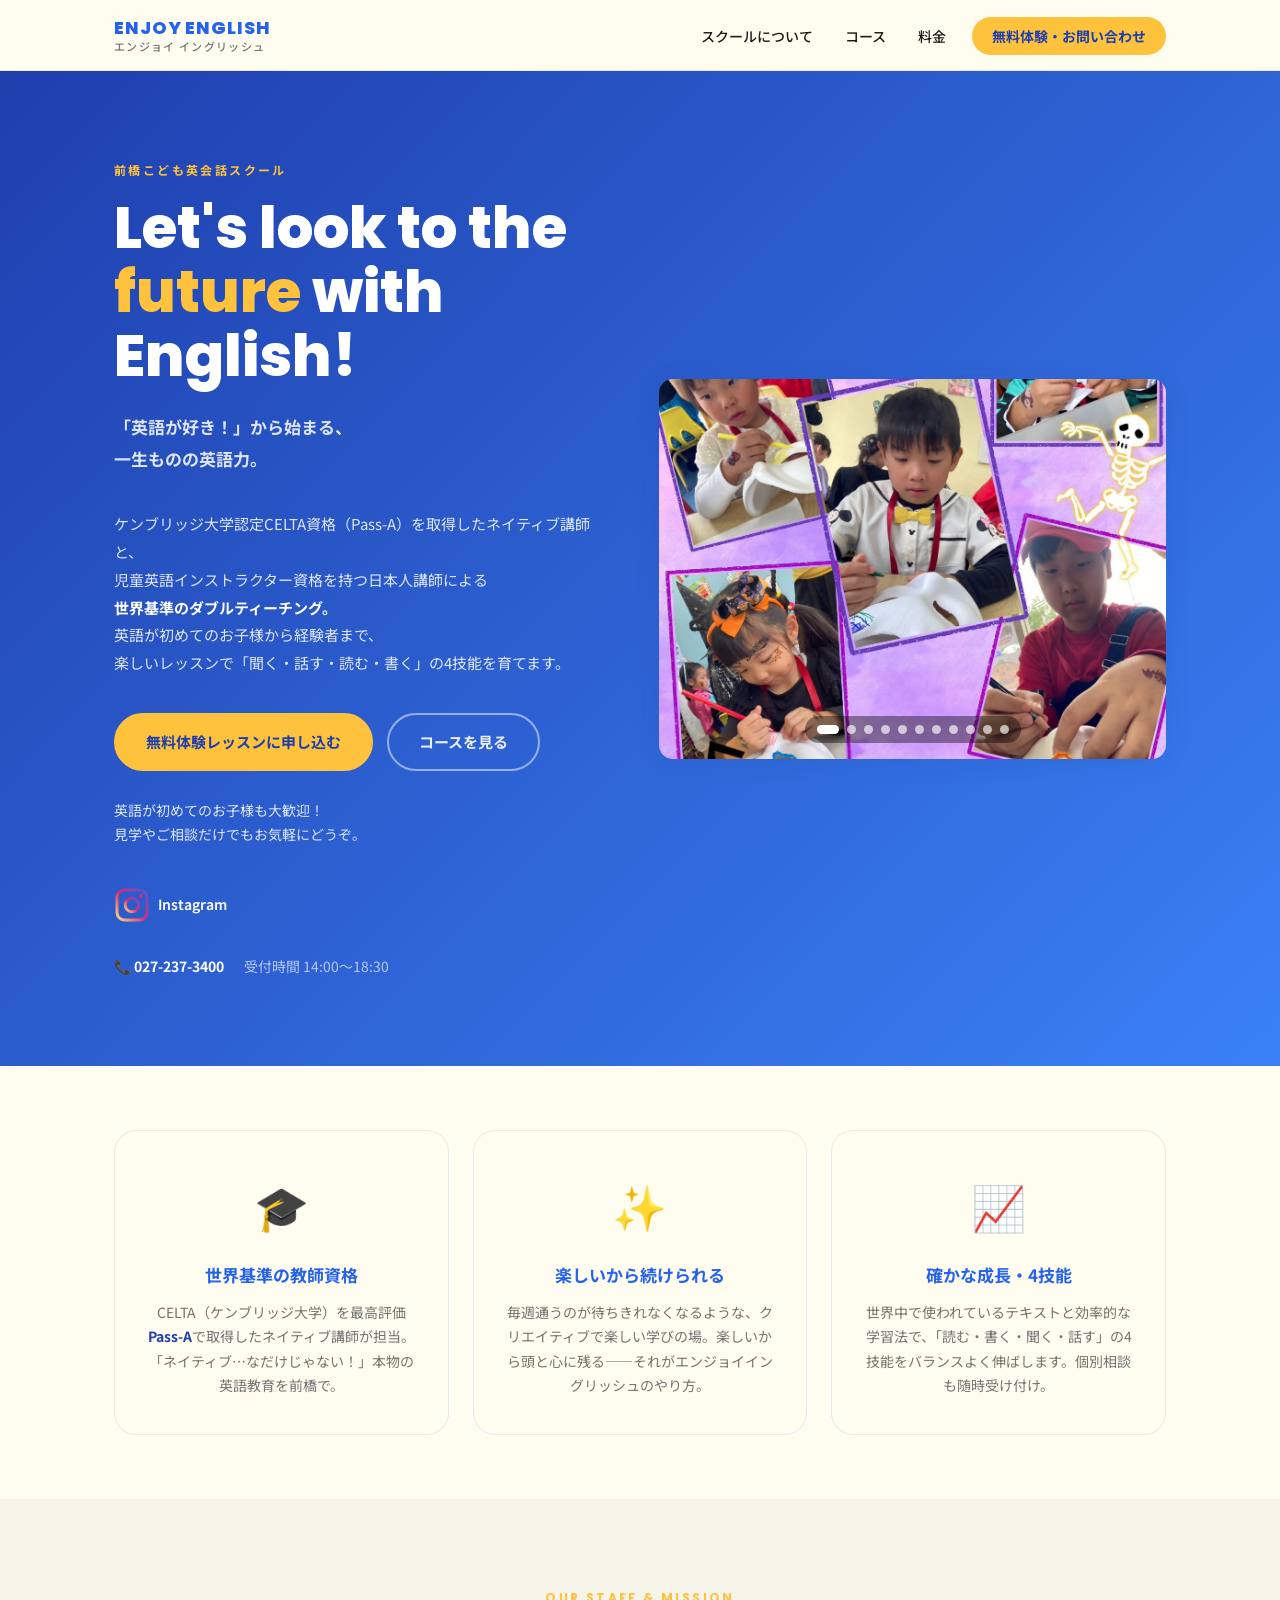
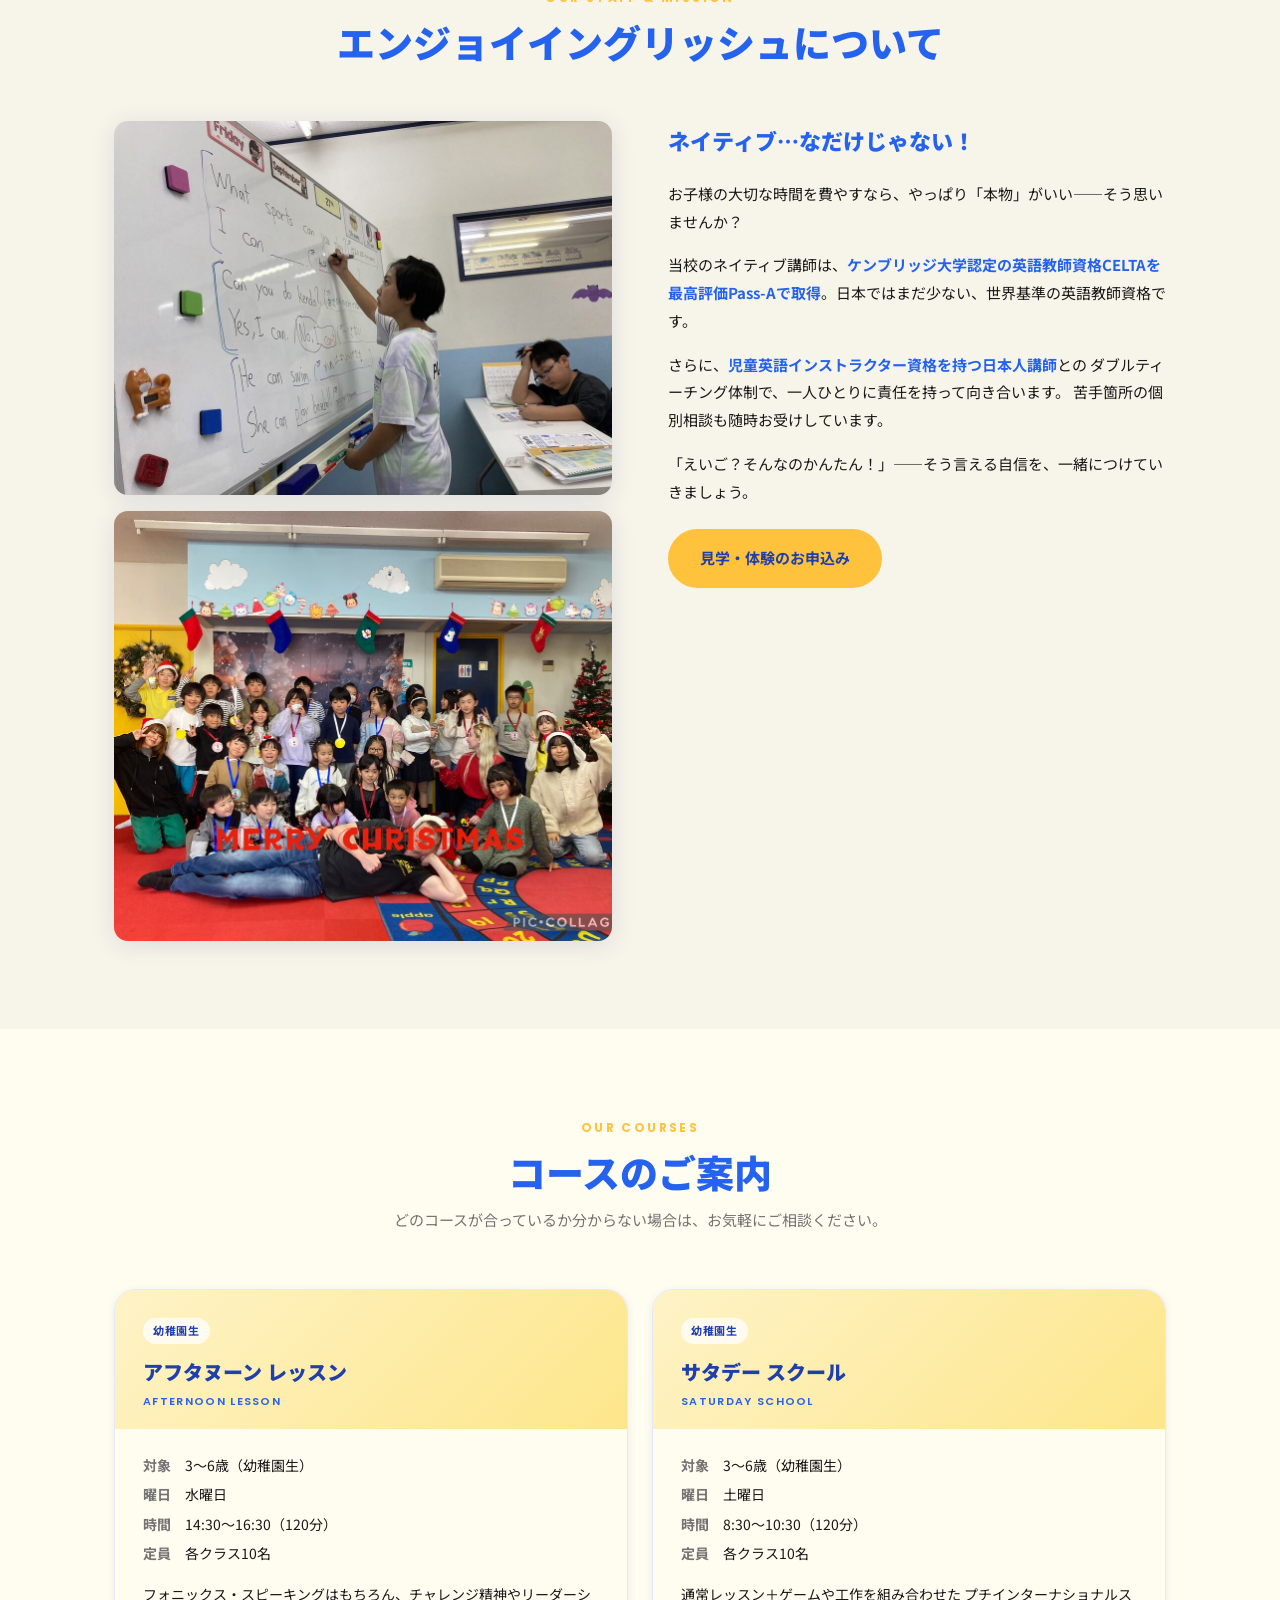
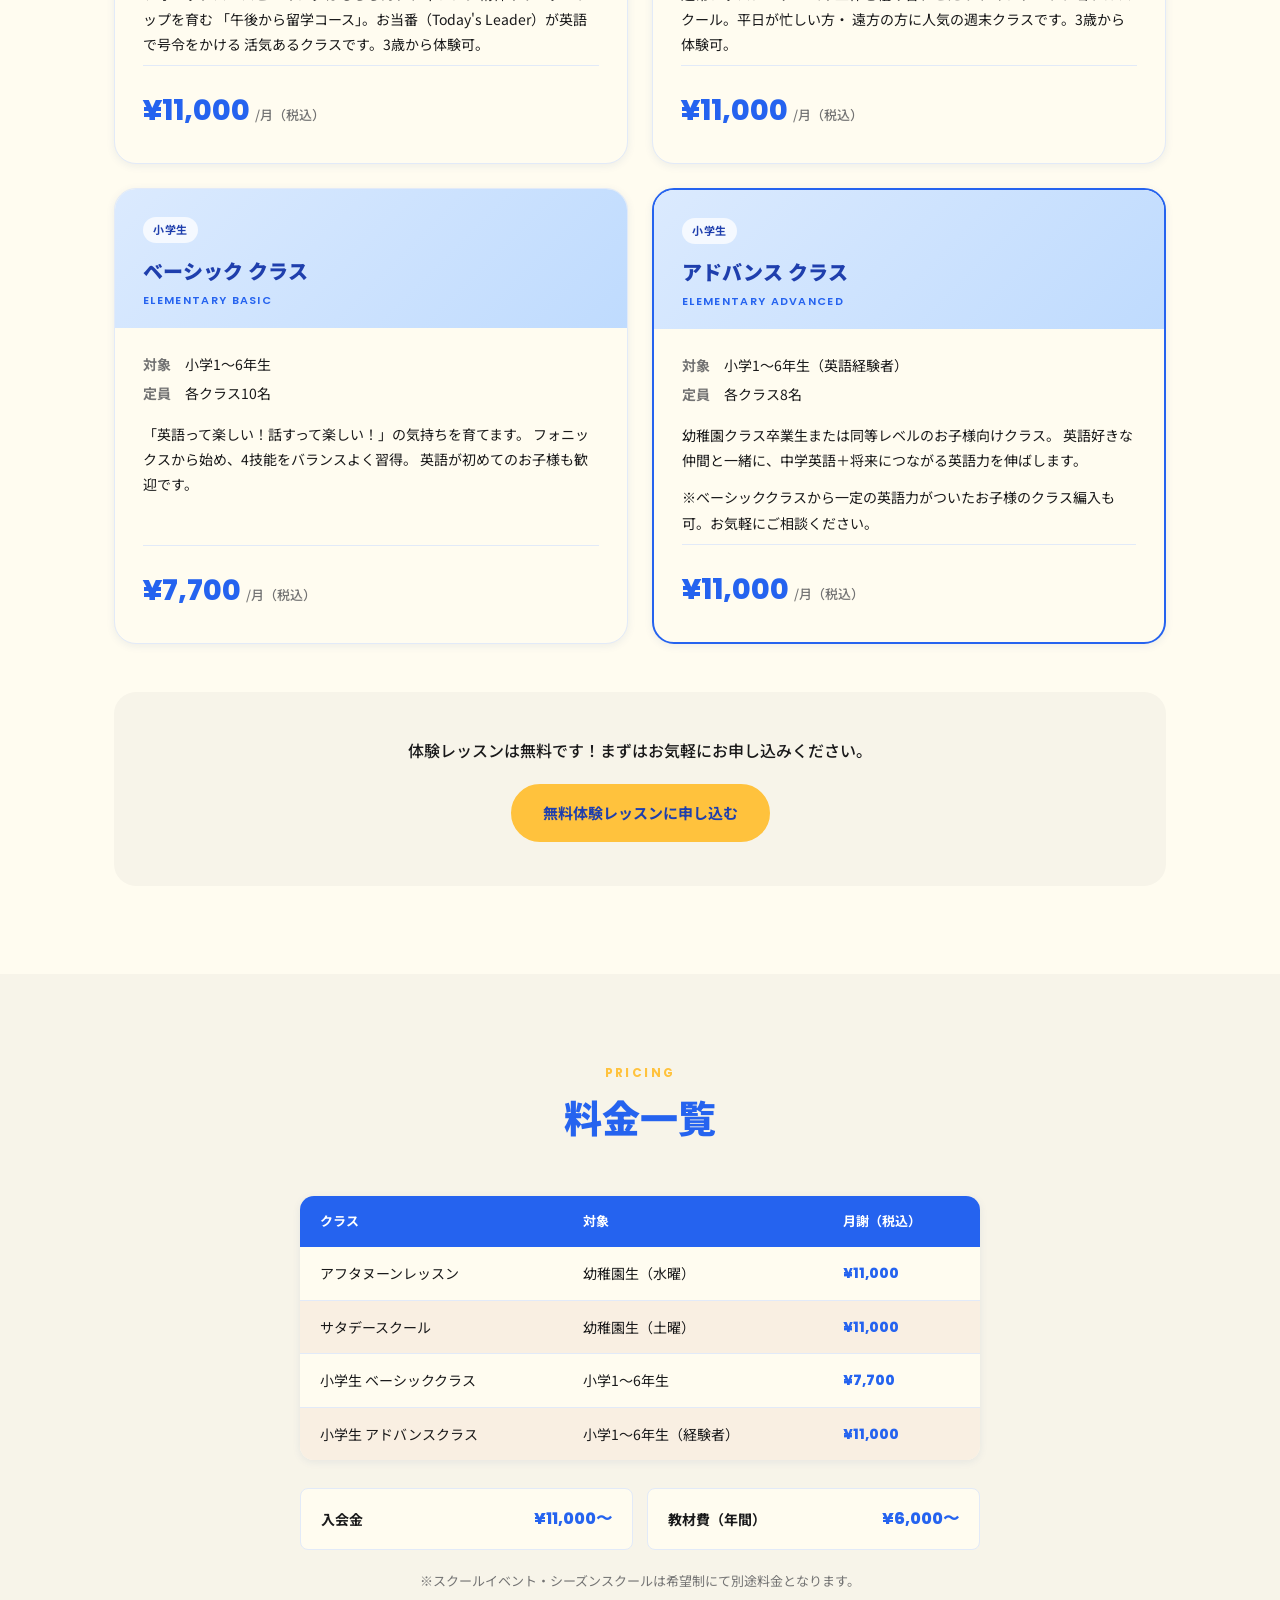
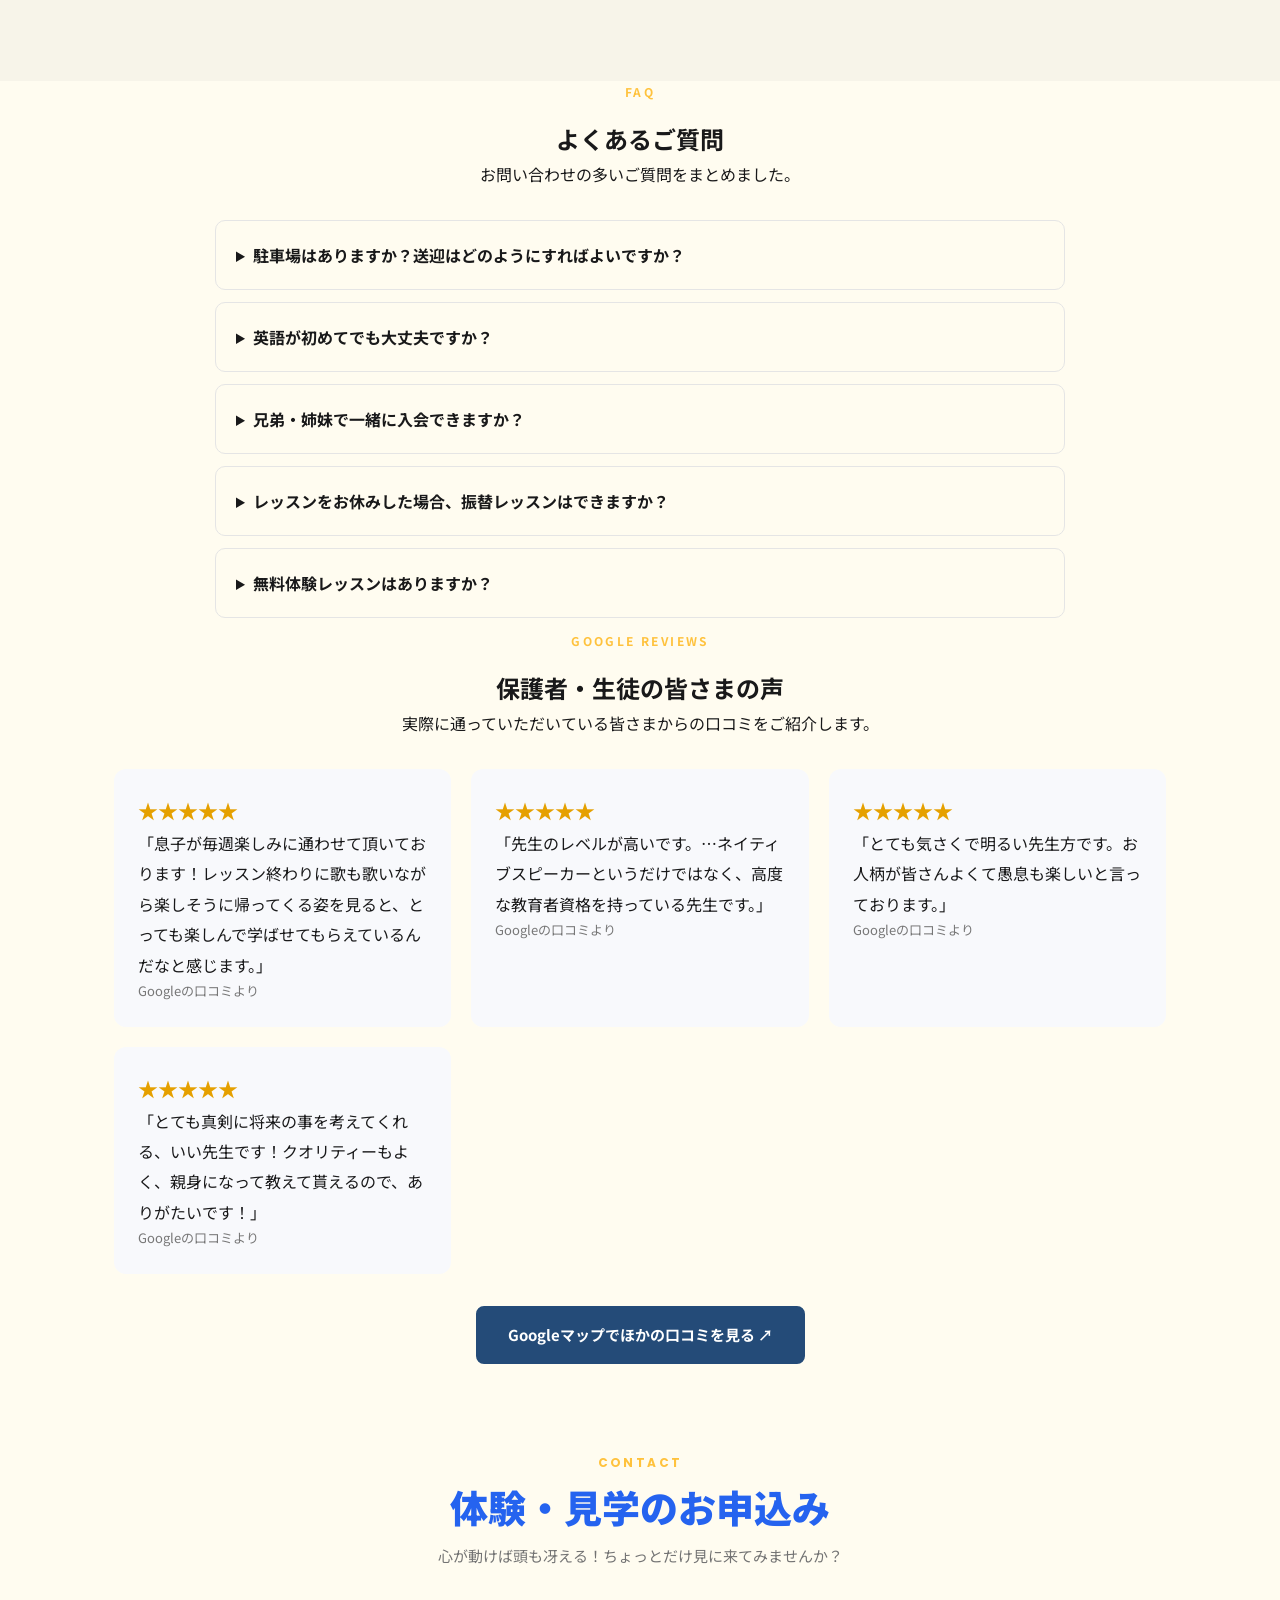
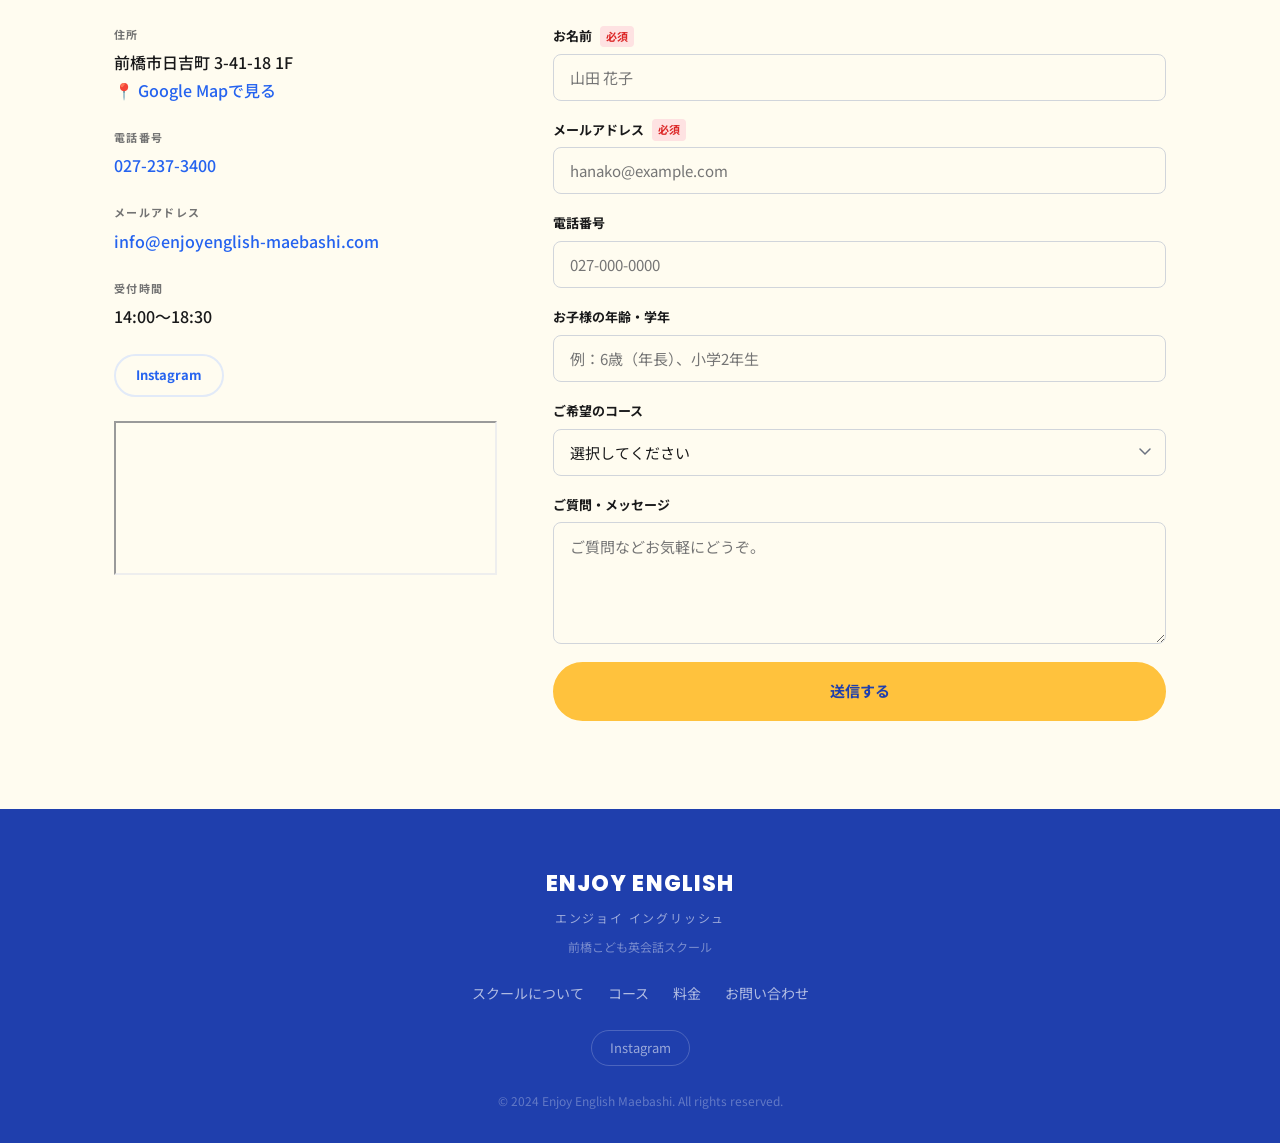
==== commit 5884c8a8: "Update index.html fix image file names" ====
--- a/index.html
+++ b/index.html
@@ -108,17 +108,17 @@
 
         <div class="hero__visual">
           <div class="hero__carousel">
-            <img src="images/website%201.jpg" alt="Enjoy Englishのレッスン風景 1" class="photo active" loading="eager">
-            <img src="images/website%202.jpg" alt="Enjoy Englishのレッスン風景 2" class="photo">
-            <img src="images/website%203.jpg" alt="Enjoy Englishのレッスン風景 3" class="photo">
-            <img src="images/website%204.jpg" alt="Enjoy Englishのレッスン風景 4" class="photo">
-            <img src="images/website%205.jpg" alt="Enjoy Englishのレッスン風景 5" class="photo">
-            <img src="images/website%206.jpg" alt="Enjoy Englishのレッスン風景 6" class="photo">
-            <img src="images/website%207.jpg" alt="Enjoy Englishのレッスン風景 7" class="photo">
-            <img src="images/website%208.jpg" alt="Enjoy Englishのレッスン風景 8" class="photo">
-            <img src="images/website%209.jpg" alt="Enjoy Englishのレッスン風景 9" class="photo">
-            <img src="images/website%2010.jpg" alt="Enjoy Englishのレッスン風景 10" class="photo">
-            <img src="images/website%2011.jpg" alt="Enjoy Englishのレッスン風景 11" class="photo">
+            <img src="images/Website%201.jpg" alt="Enjoy Englishのレッスン風景 1" class="photo active" loading="eager">
+            <img src="images/Website%202.jpg" alt="Enjoy Englishのレッスン風景 2" class="photo">
+            <img src="images/Website%203.jpg" alt="Enjoy Englishのレッスン風景 3" class="photo">
+            <img src="images/Website%204.jpg" alt="Enjoy Englishのレッスン風景 4" class="photo">
+            <img src="images/Website%205.jpg" alt="Enjoy Englishのレッスン風景 5" class="photo">
+            <img src="images/Website%206.jpg" alt="Enjoy Englishのレッスン風景 6" class="photo">
+            <img src="images/Website%207.jpg" alt="Enjoy Englishのレッスン風景 7" class="photo">
+            <img src="images/Website%208.jpg" alt="Enjoy Englishのレッスン風景 8" class="photo">
+            <img src="images/Website%209.jpg" alt="Enjoy Englishのレッスン風景 9" class="photo">
+            <img src="images/Website%2010.jpg" alt="Enjoy Englishのレッスン風景 10" class="photo">
+            <img src="images/Website%2011.jpg" alt="Enjoy Englishのレッスン風景 11" class="photo">
           </div>
         </div>
 
--- a/style.css
+++ b/style.css
@@ -168,10 +168,32 @@
   border-radius: var(--radius);
   box-shadow: var(--shadow);
 }
-.hero__visual .photo {
+/* Homepage photo carousel */
+.hero__carousel {
+  position: relative;
+  width: 100%;
   aspect-ratio: 4 / 3;
+  min-height: 380px;
+  overflow: hidden;
+  border-radius: var(--radius);
+  box-shadow: var(--shadow);
+}
+
+.hero__carousel .photo {
+  position: absolute;
+  inset: 0;
+  width: 100%;
+  height: 100%;
   object-fit: cover;
-  min-height: 380px;
+  border-radius: 0;
+  box-shadow: none;
+  opacity: 0;
+  transition: opacity 1s ease-in-out;
+}
+
+.hero__carousel .photo.active {
+  opacity: 1;
+}
 }
 
 /* Embedded map */
@@ -908,3 +930,40 @@
   .footer__logo-en { font-size: 18px; }
 
 }
+/* Homepage carousel navigation dots */
+.hero__carousel-dots {
+  position: absolute;
+  bottom: 16px;
+  left: 50%;
+  transform: translateX(-50%);
+  display: flex;
+  justify-content: center;
+  align-items: center;
+  gap: 8px;
+  padding: 9px 12px;
+  background: rgba(0, 0, 0, 0.4);
+  border-radius: 20px;
+  z-index: 2;
+}
+
+.hero__carousel-dot {
+  width: 9px;
+  height: 9px;
+  padding: 0;
+  border: none;
+  border-radius: 50%;
+  background: rgba(255, 255, 255, 0.65);
+  cursor: pointer;
+  transition: all 0.3s ease;
+}
+
+.hero__carousel-dot[aria-pressed="true"] {
+  width: 22px;
+  border-radius: 6px;
+  background: #fff;
+}
+
+.hero__carousel-dot:focus-visible {
+  outline: 2px solid #fff;
+  outline-offset: 3px;
+}
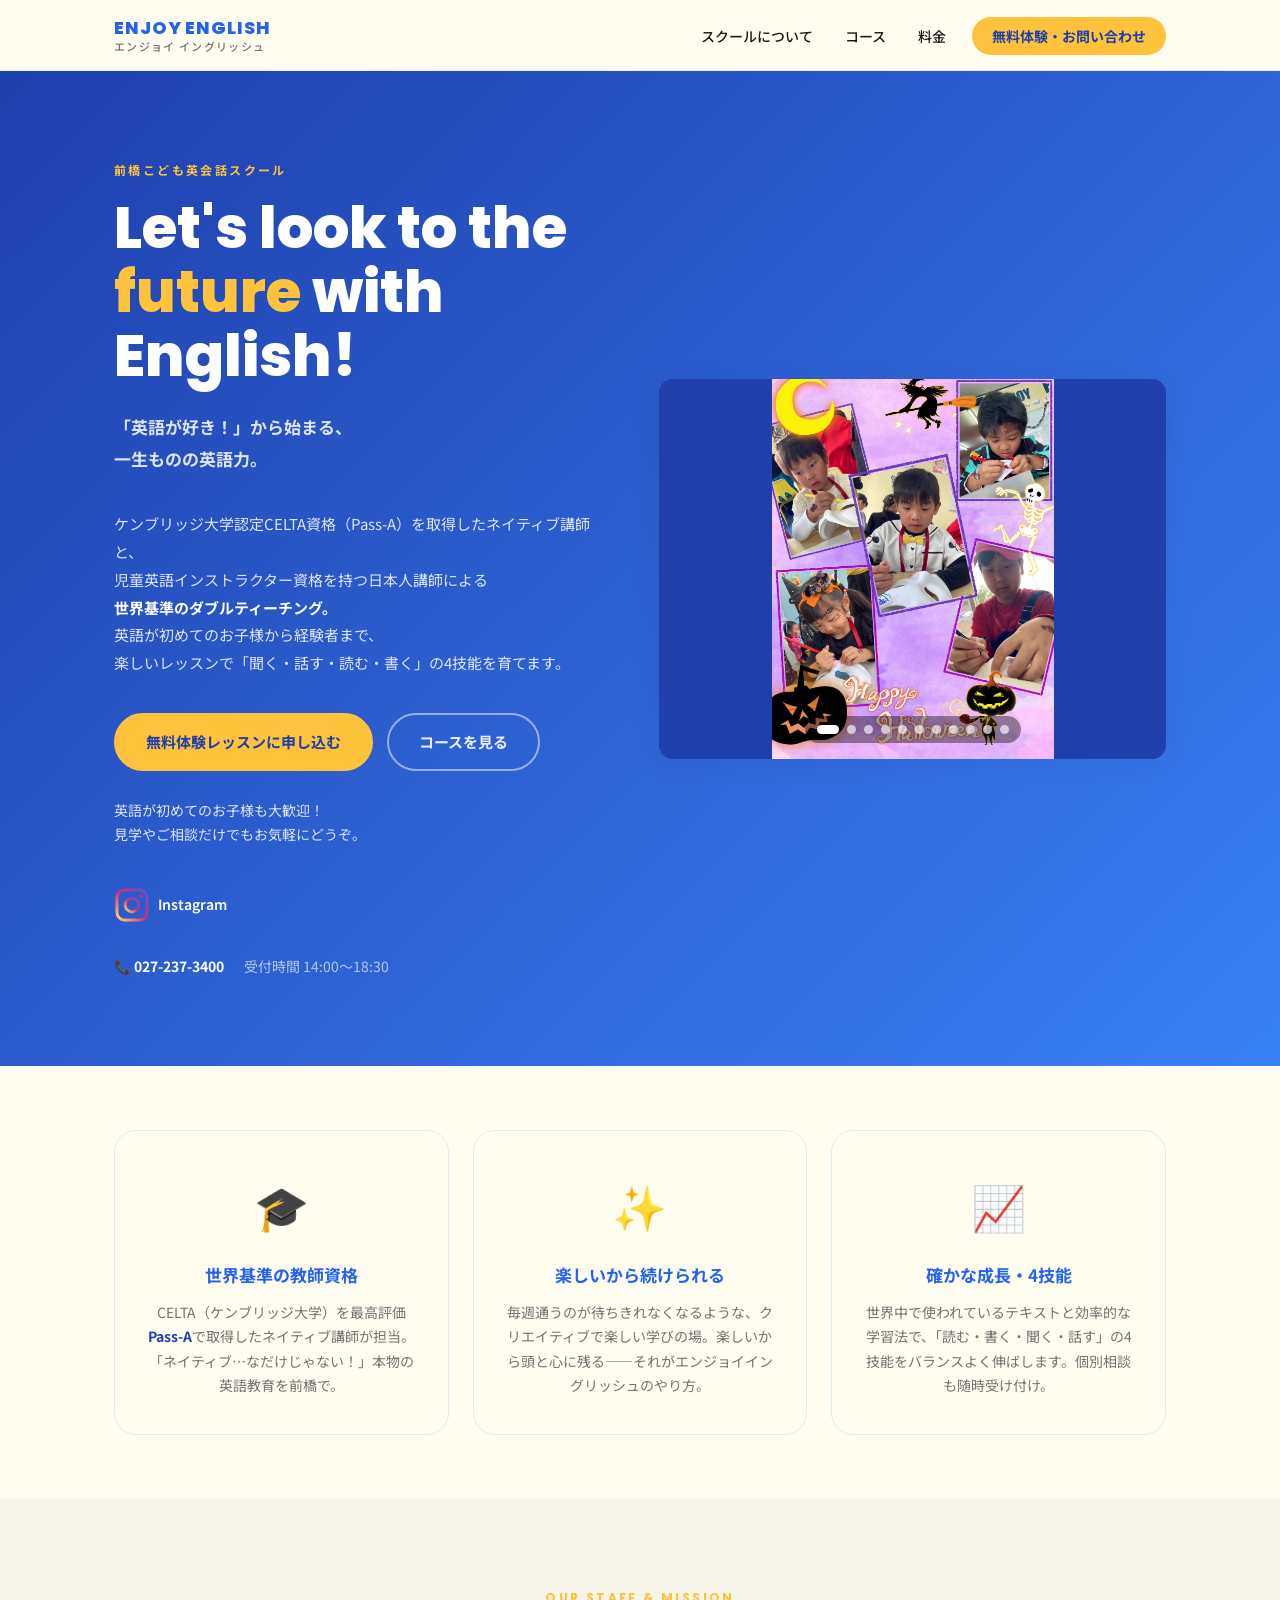
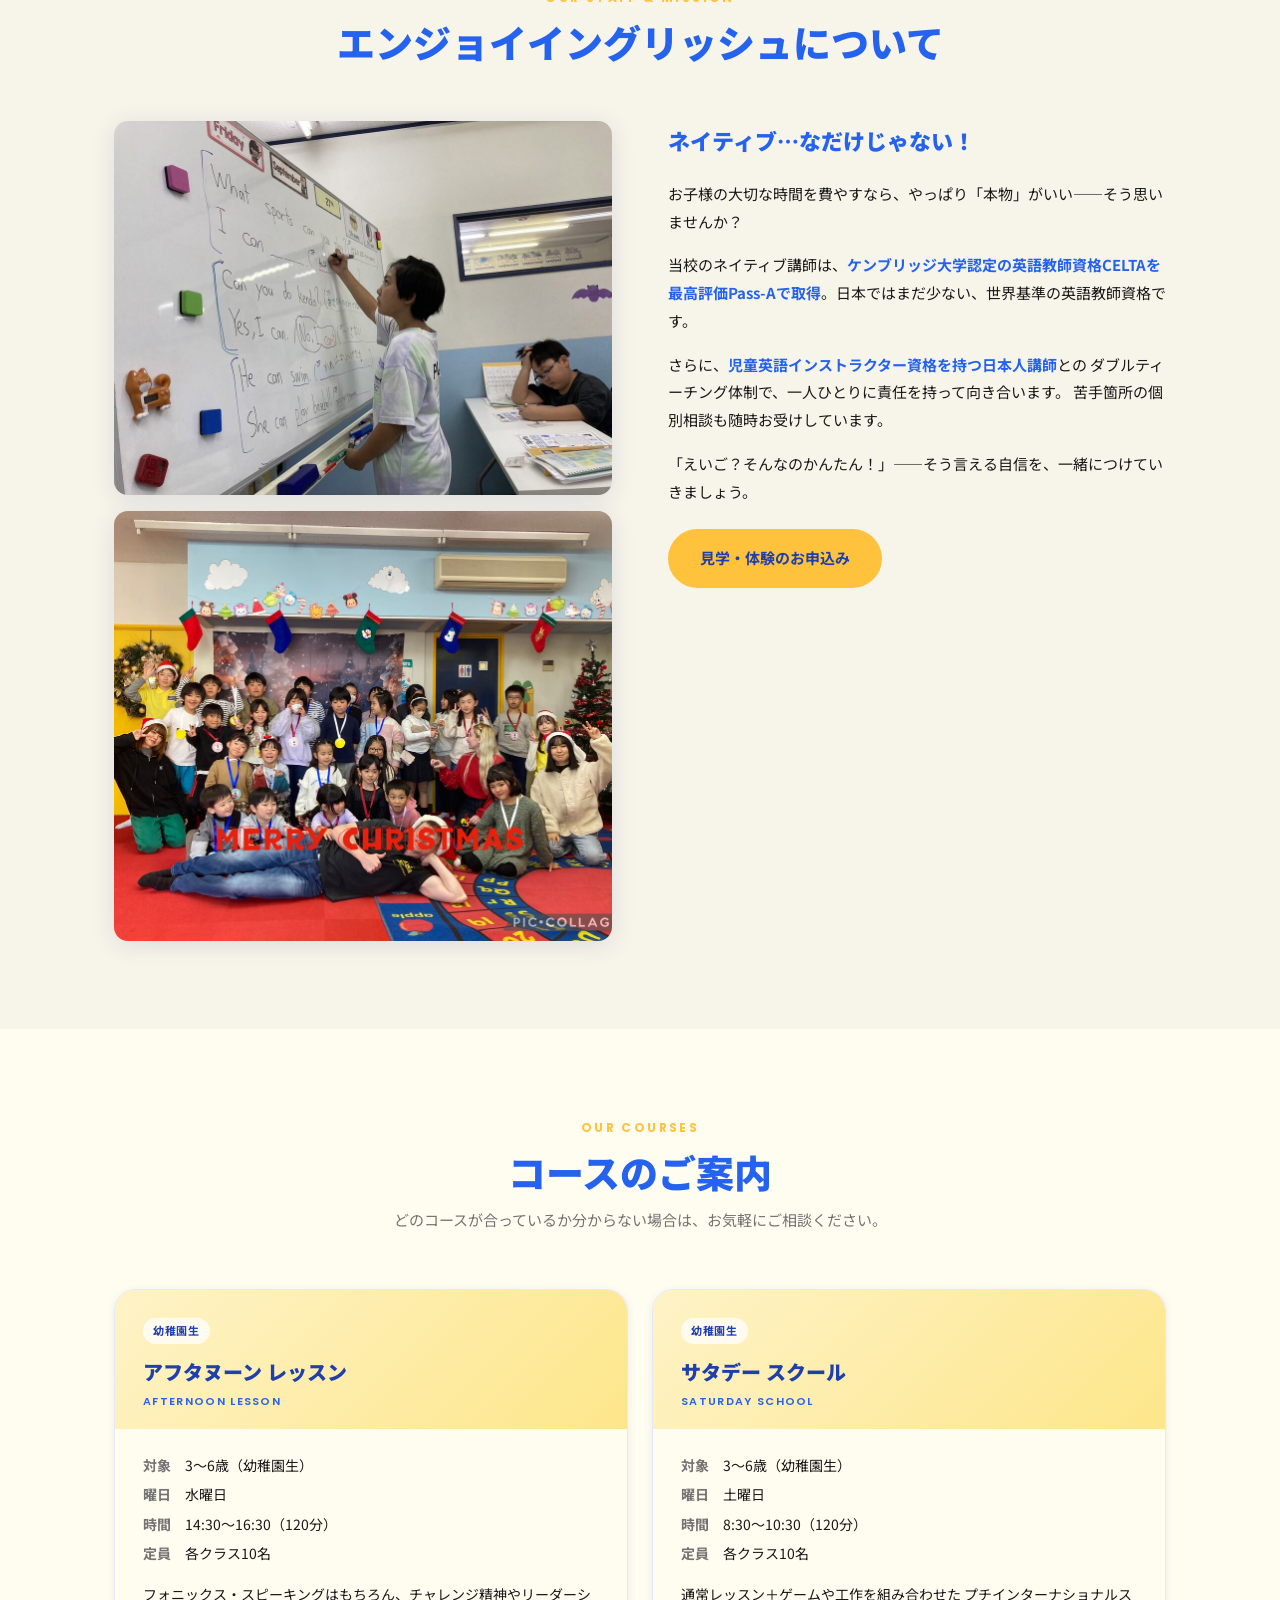
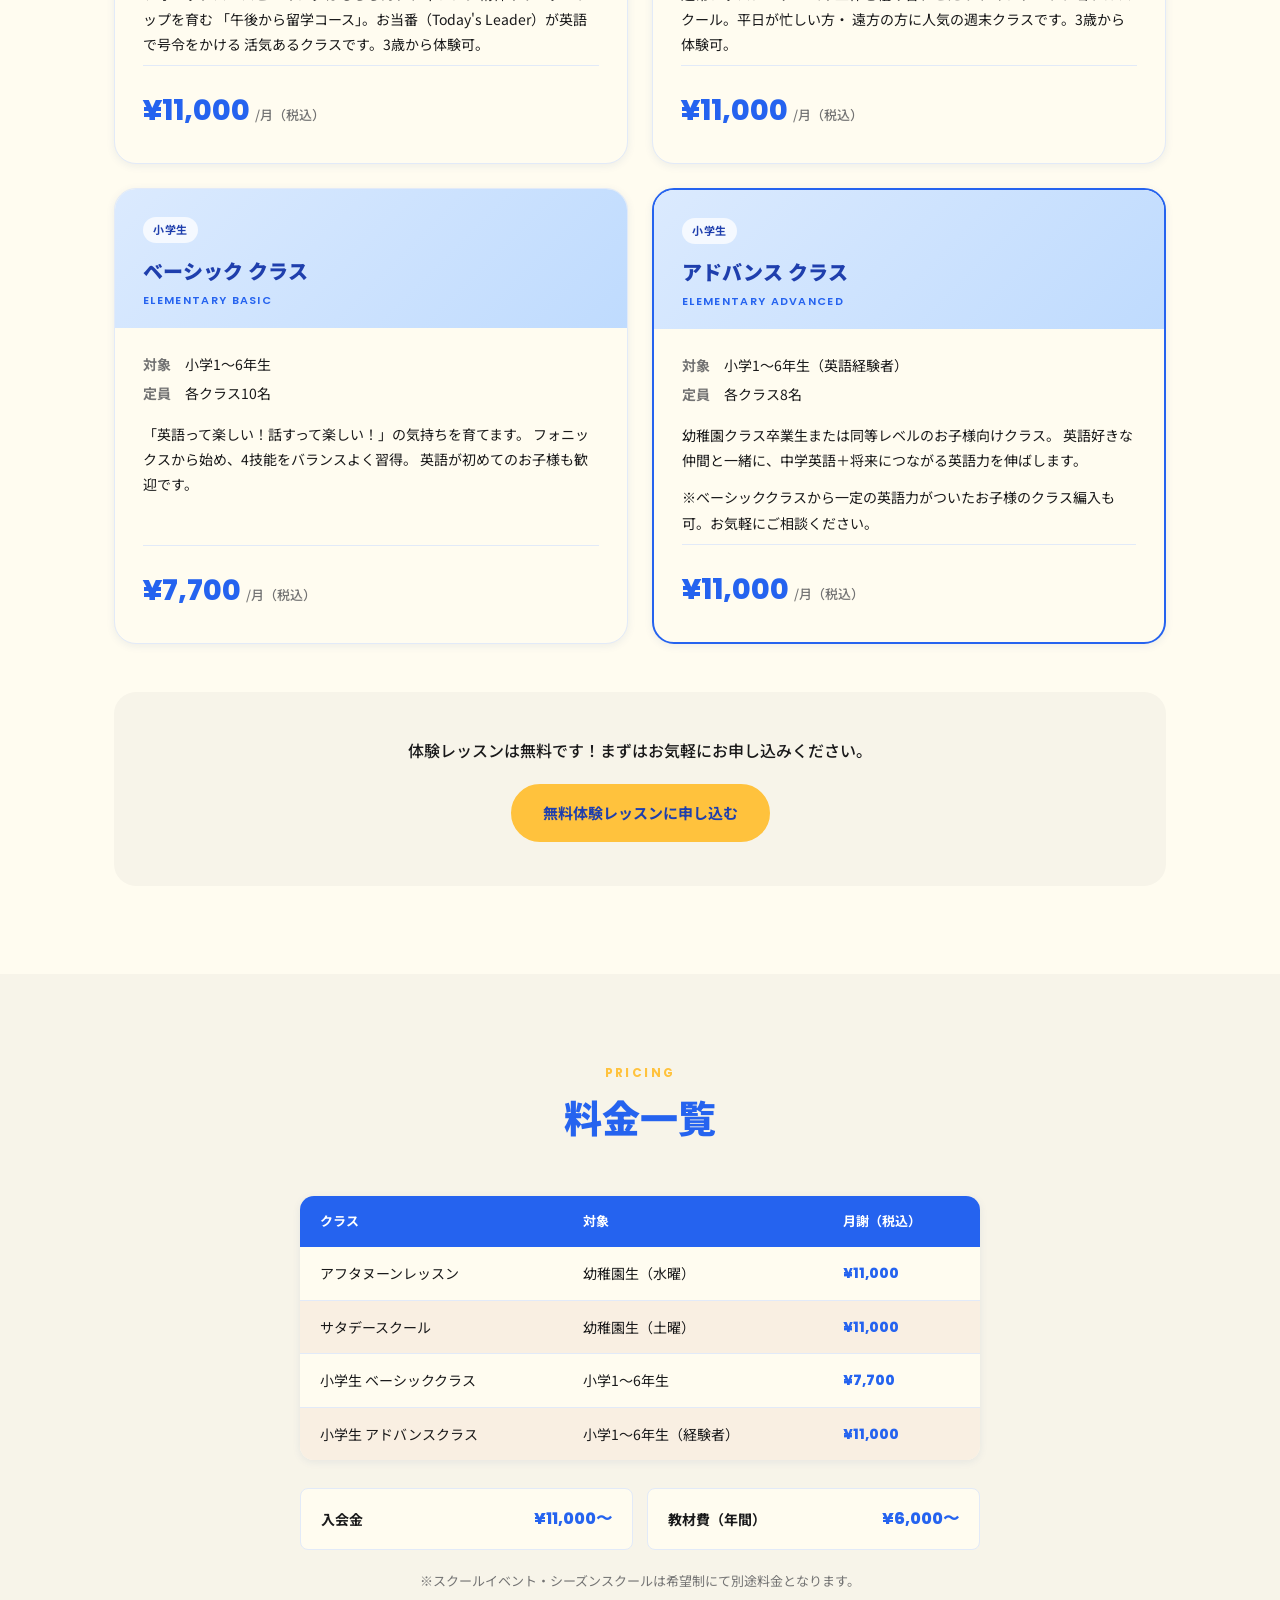
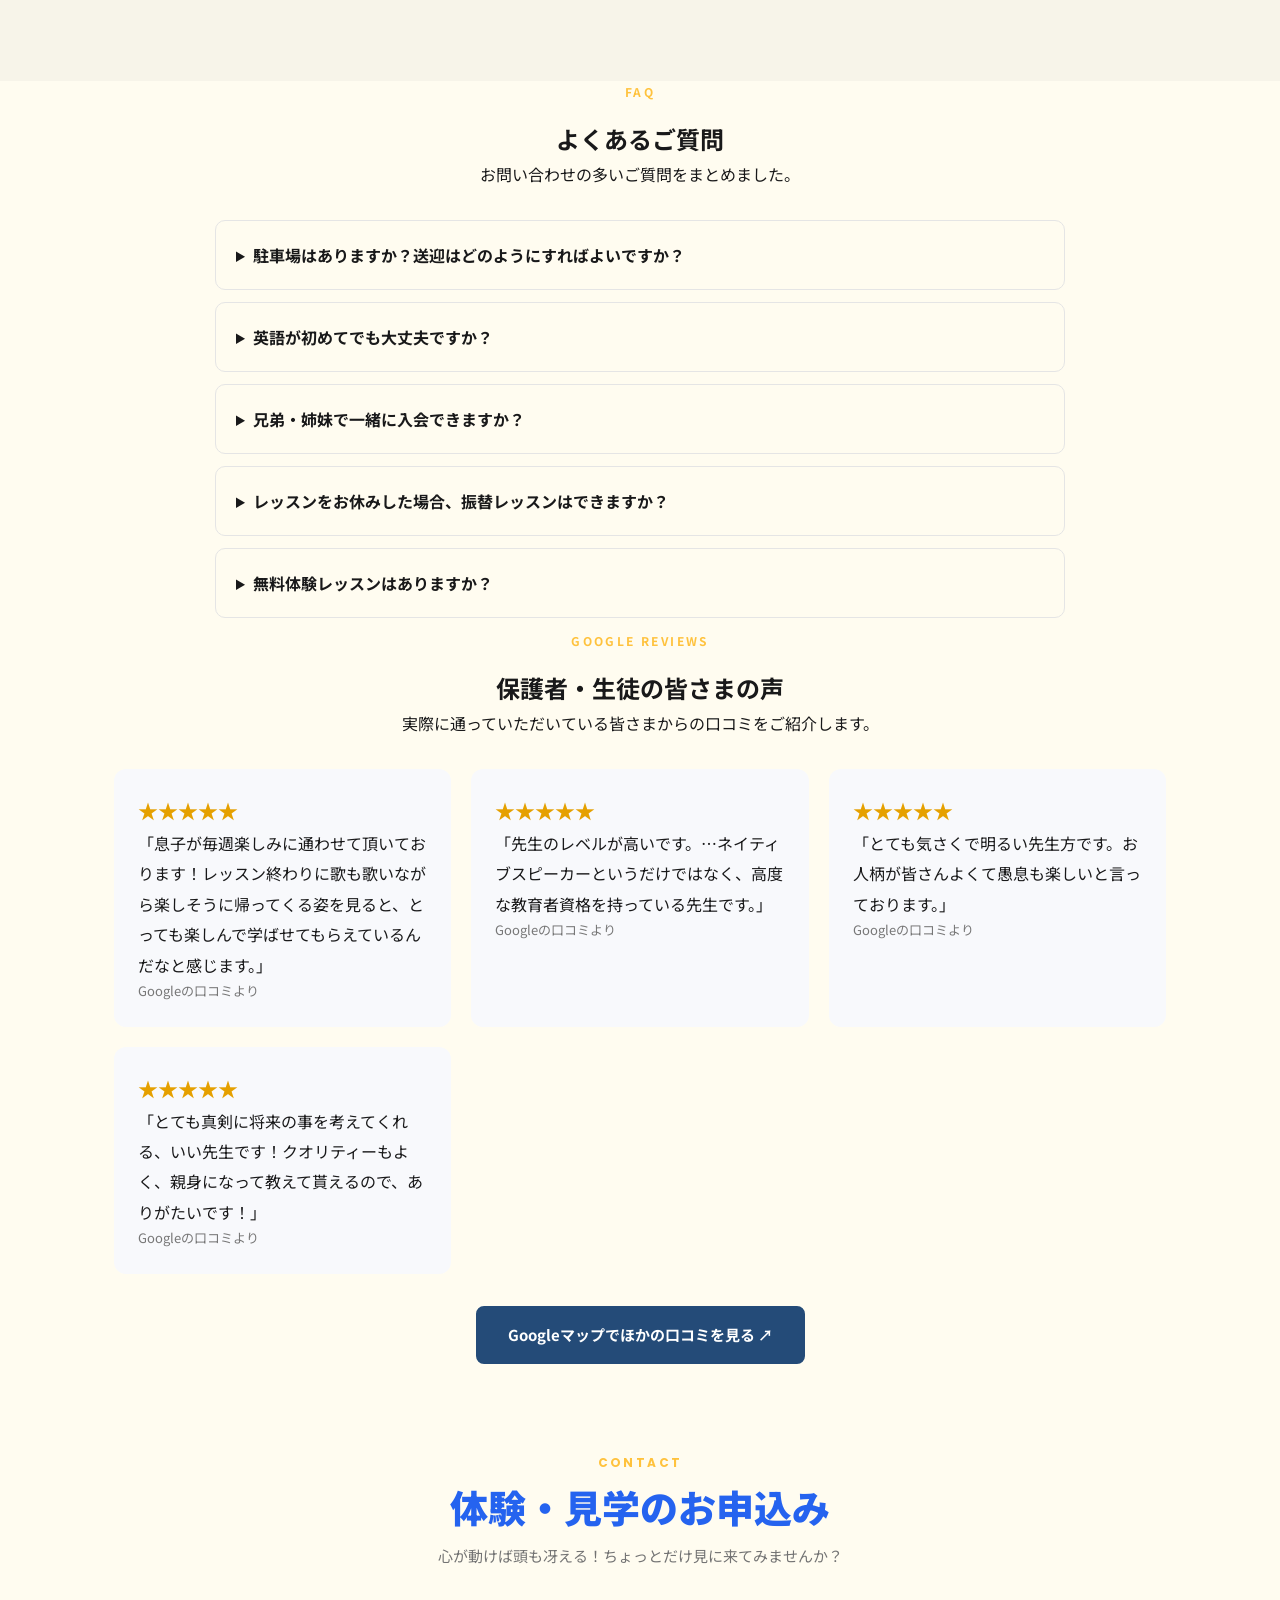
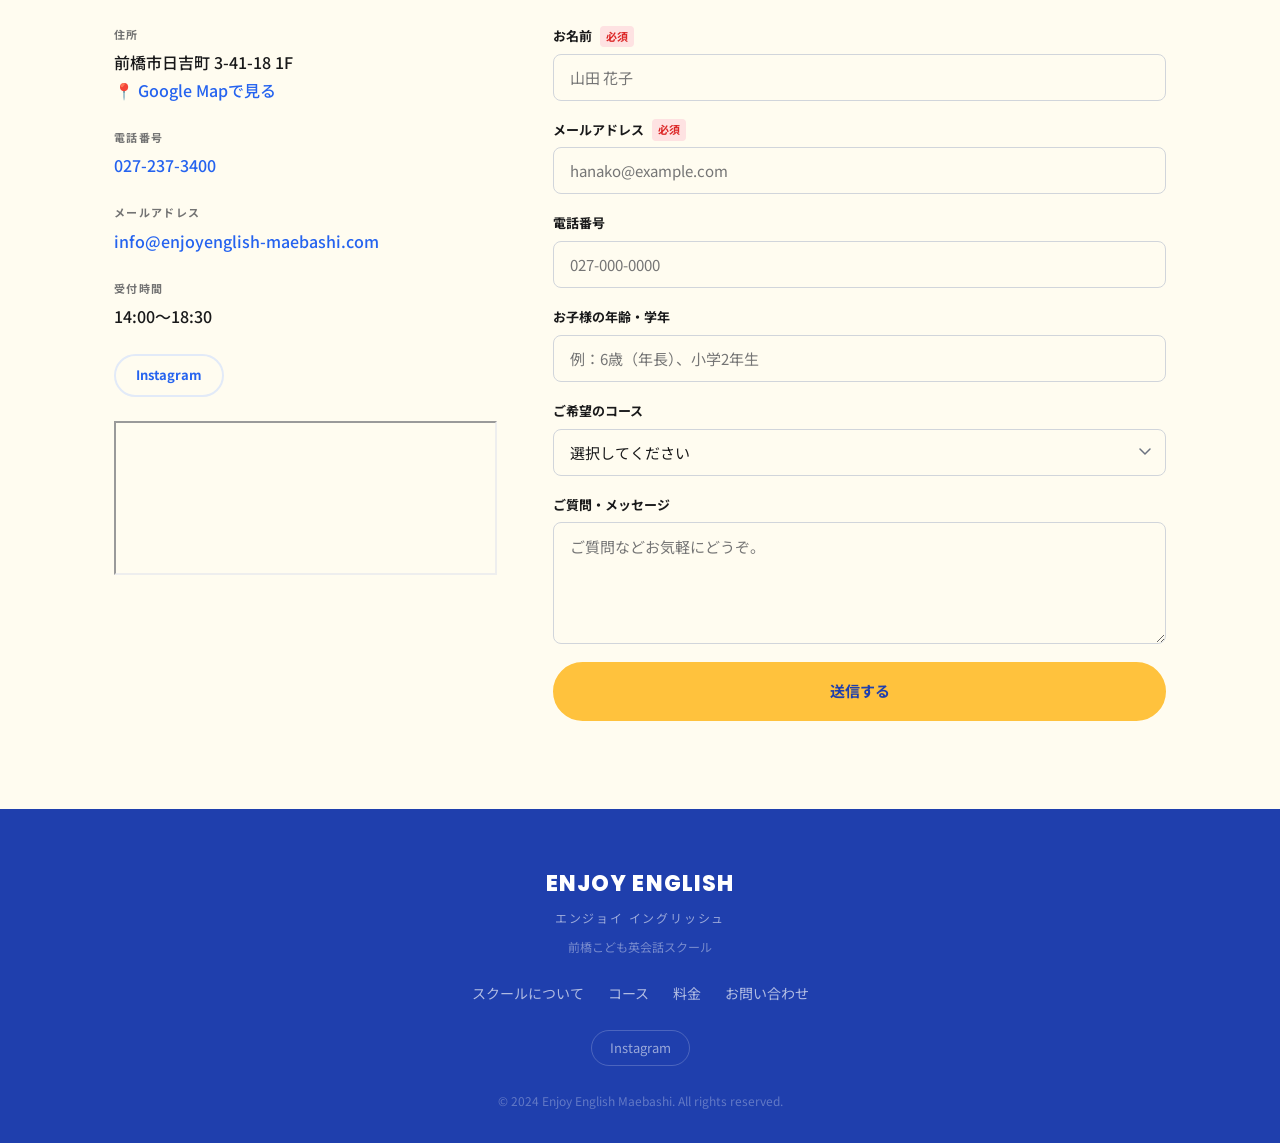
==== commit 0247384b: "Update index.html" ====
--- a/index.html
+++ b/index.html
@@ -109,7 +109,7 @@
         <div class="hero__visual">
           <div class="hero__carousel">
             <img src="images/Website%201.jpg" alt="Enjoy Englishのレッスン風景 1" class="photo active" loading="eager">
-            <img src="images/Website%202.jpg" alt="Enjoy Englishのレッスン風景 2" class="photo">
+            <img src="images/Website%2012.jpg" alt="Enjoy Englishのレッスン風景 2" class="photo">
             <img src="images/Website%203.jpg" alt="Enjoy Englishのレッスン風景 3" class="photo">
             <img src="images/Website%204.jpg" alt="Enjoy Englishのレッスン風景 4" class="photo">
             <img src="images/Website%205.jpg" alt="Enjoy Englishのレッスン風景 5" class="photo">
--- a/style.css
+++ b/style.css
@@ -184,7 +184,8 @@
   inset: 0;
   width: 100%;
   height: 100%;
-  object-fit: cover;
+  object-fit: contain;
+background: var(--blue-deep);
   border-radius: 0;
   box-shadow: none;
   opacity: 0;
@@ -967,3 +968,26 @@
   outline: 2px solid #fff;
   outline-offset: 3px;
 }
+/* Mobile hero carousel adjustments */
+@media (max-width: 600px) {
+
+  .hero__inner {
+    grid-template-columns: minmax(0, 1fr);
+  }
+
+  .hero__inner > * {
+    min-width: 0;
+  }
+
+  .hero__visual {
+    width: 100%;
+    min-width: 0;
+  }
+
+  .hero__carousel {
+    width: 100%;
+    aspect-ratio: 4 / 3;
+    min-height: 0;
+  }
+
+}
